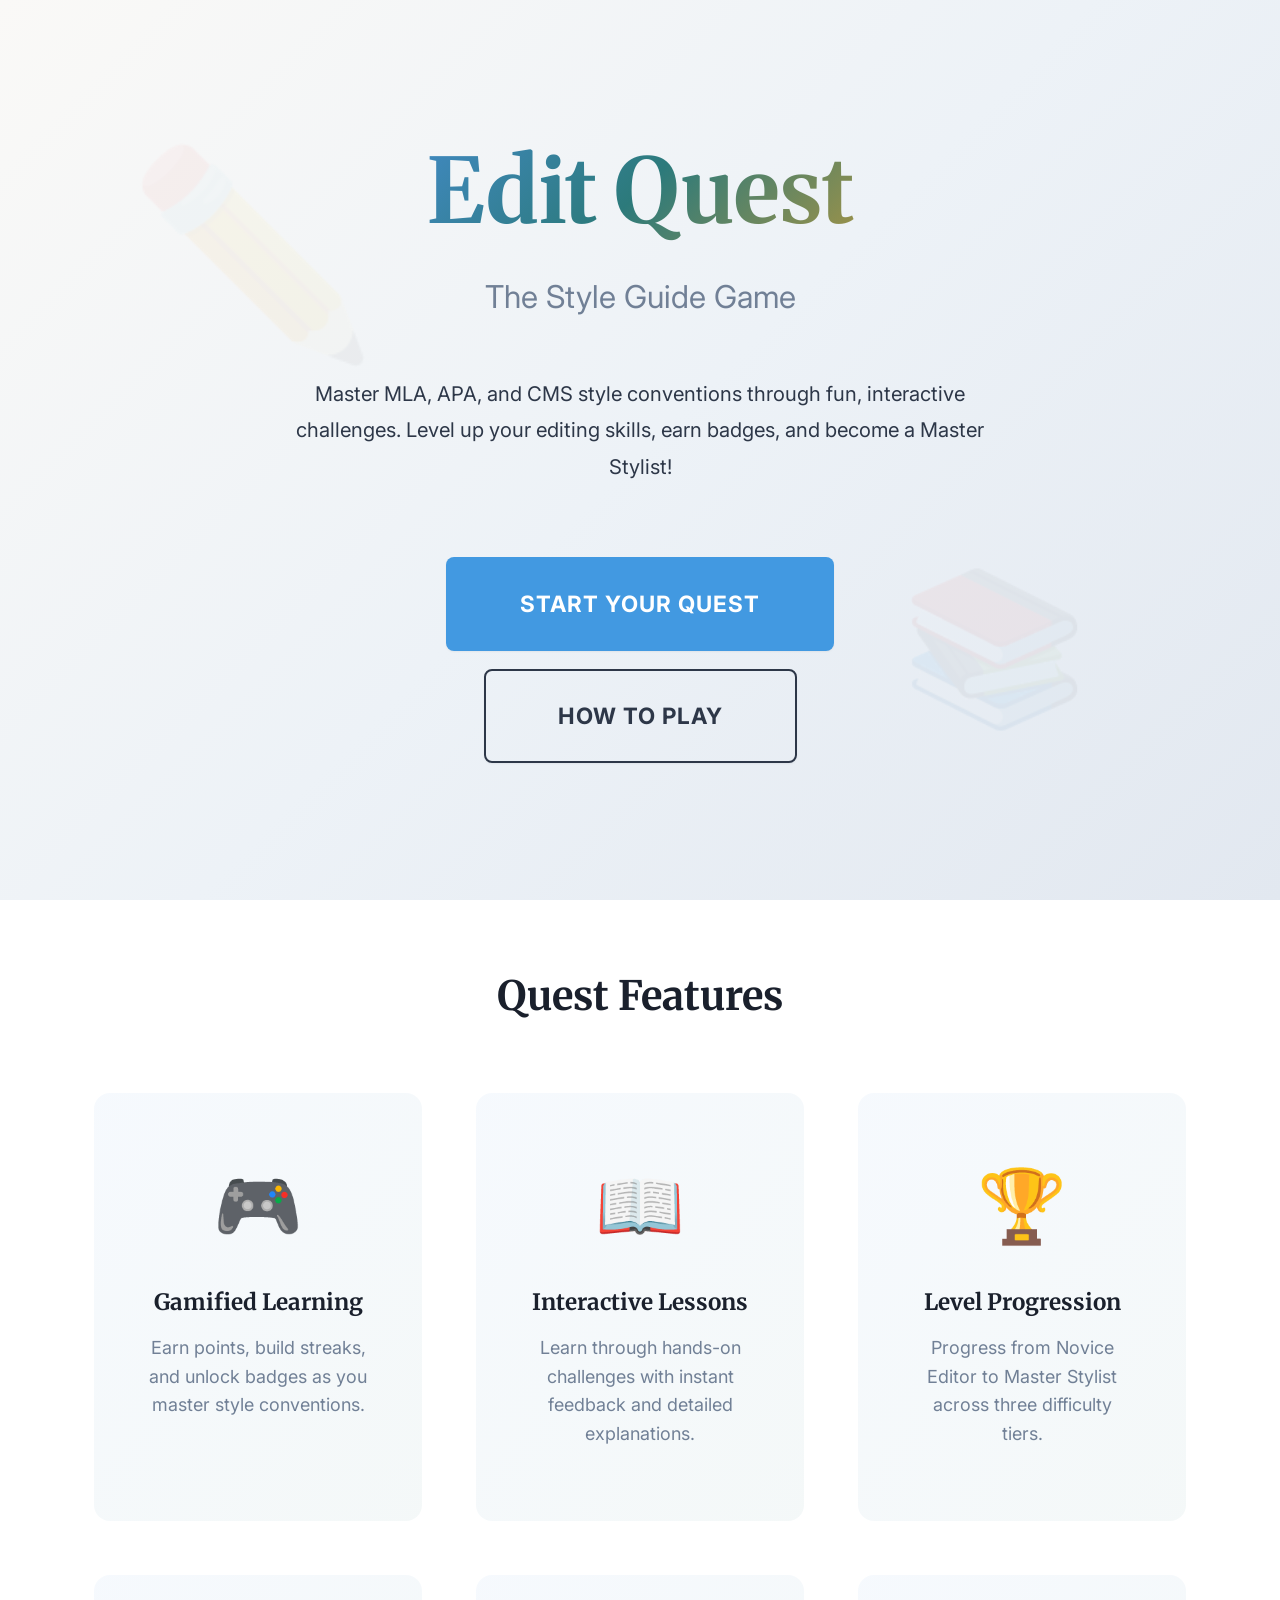
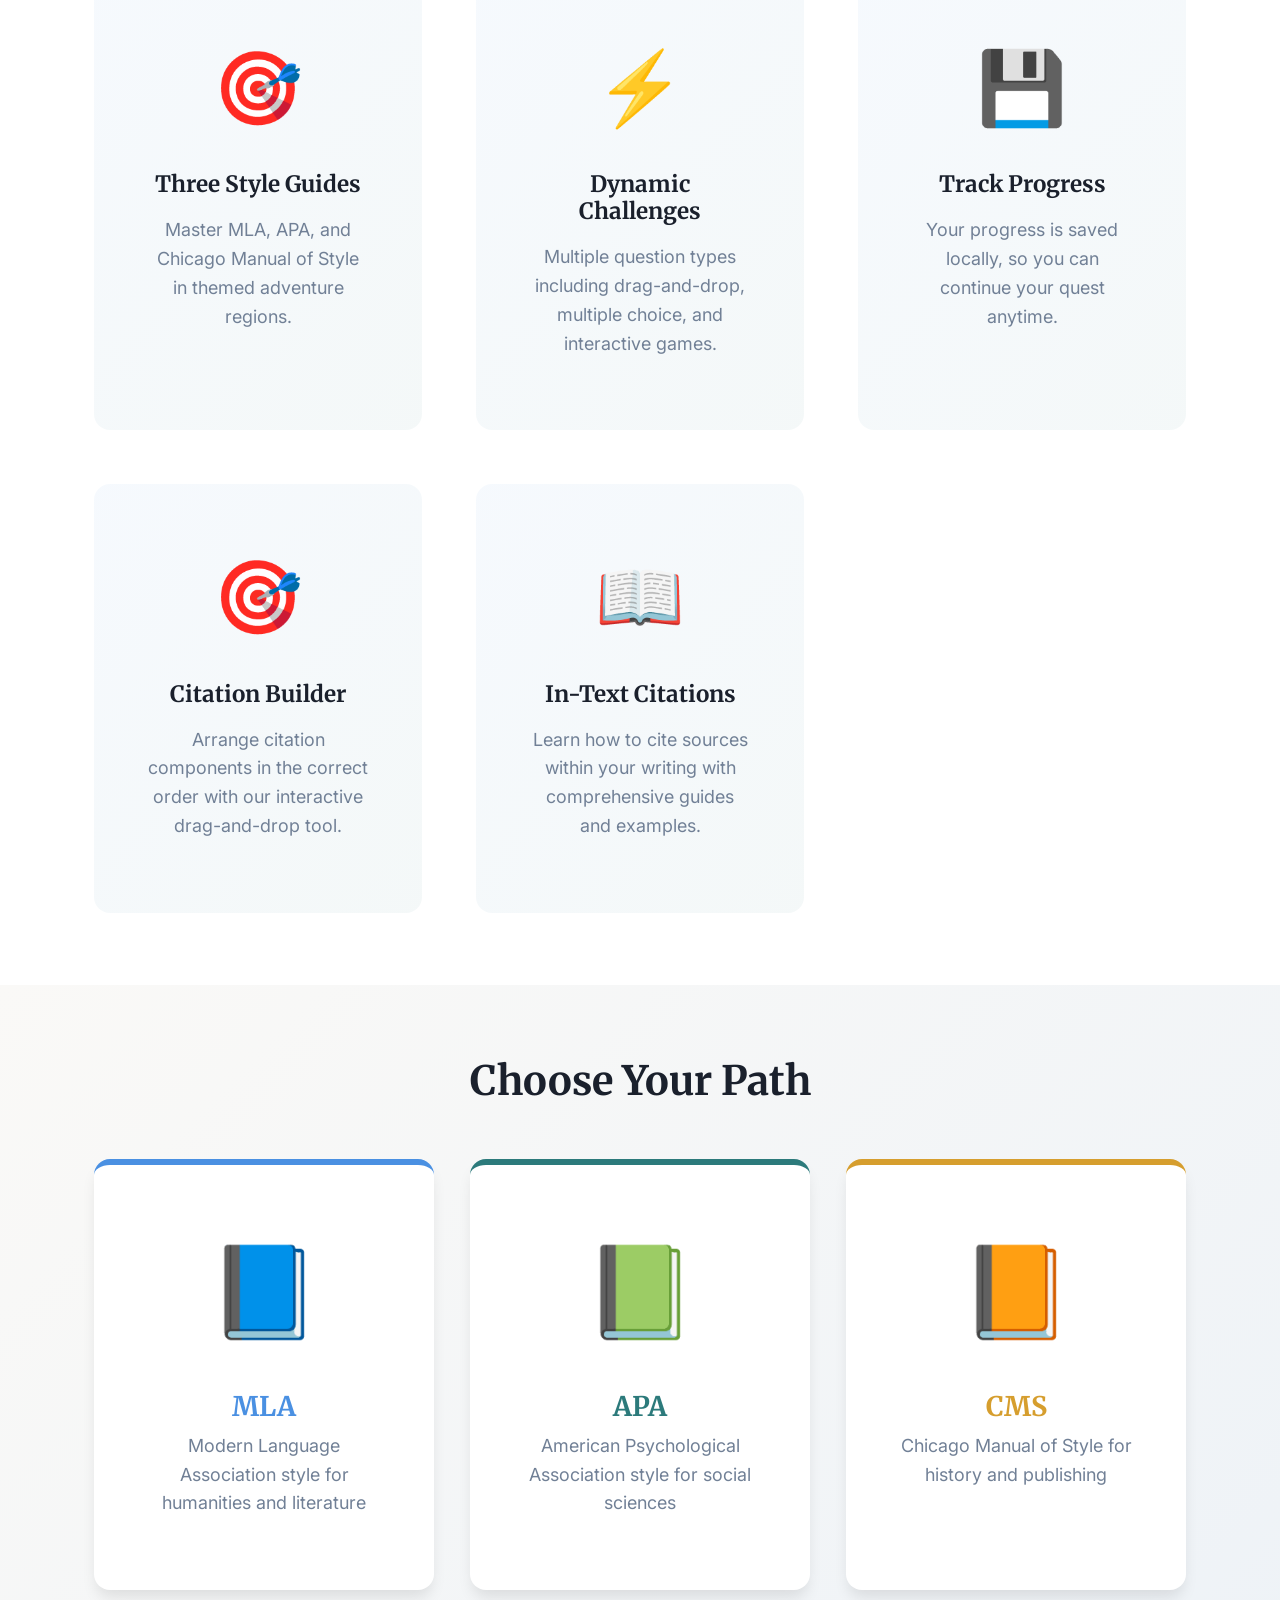
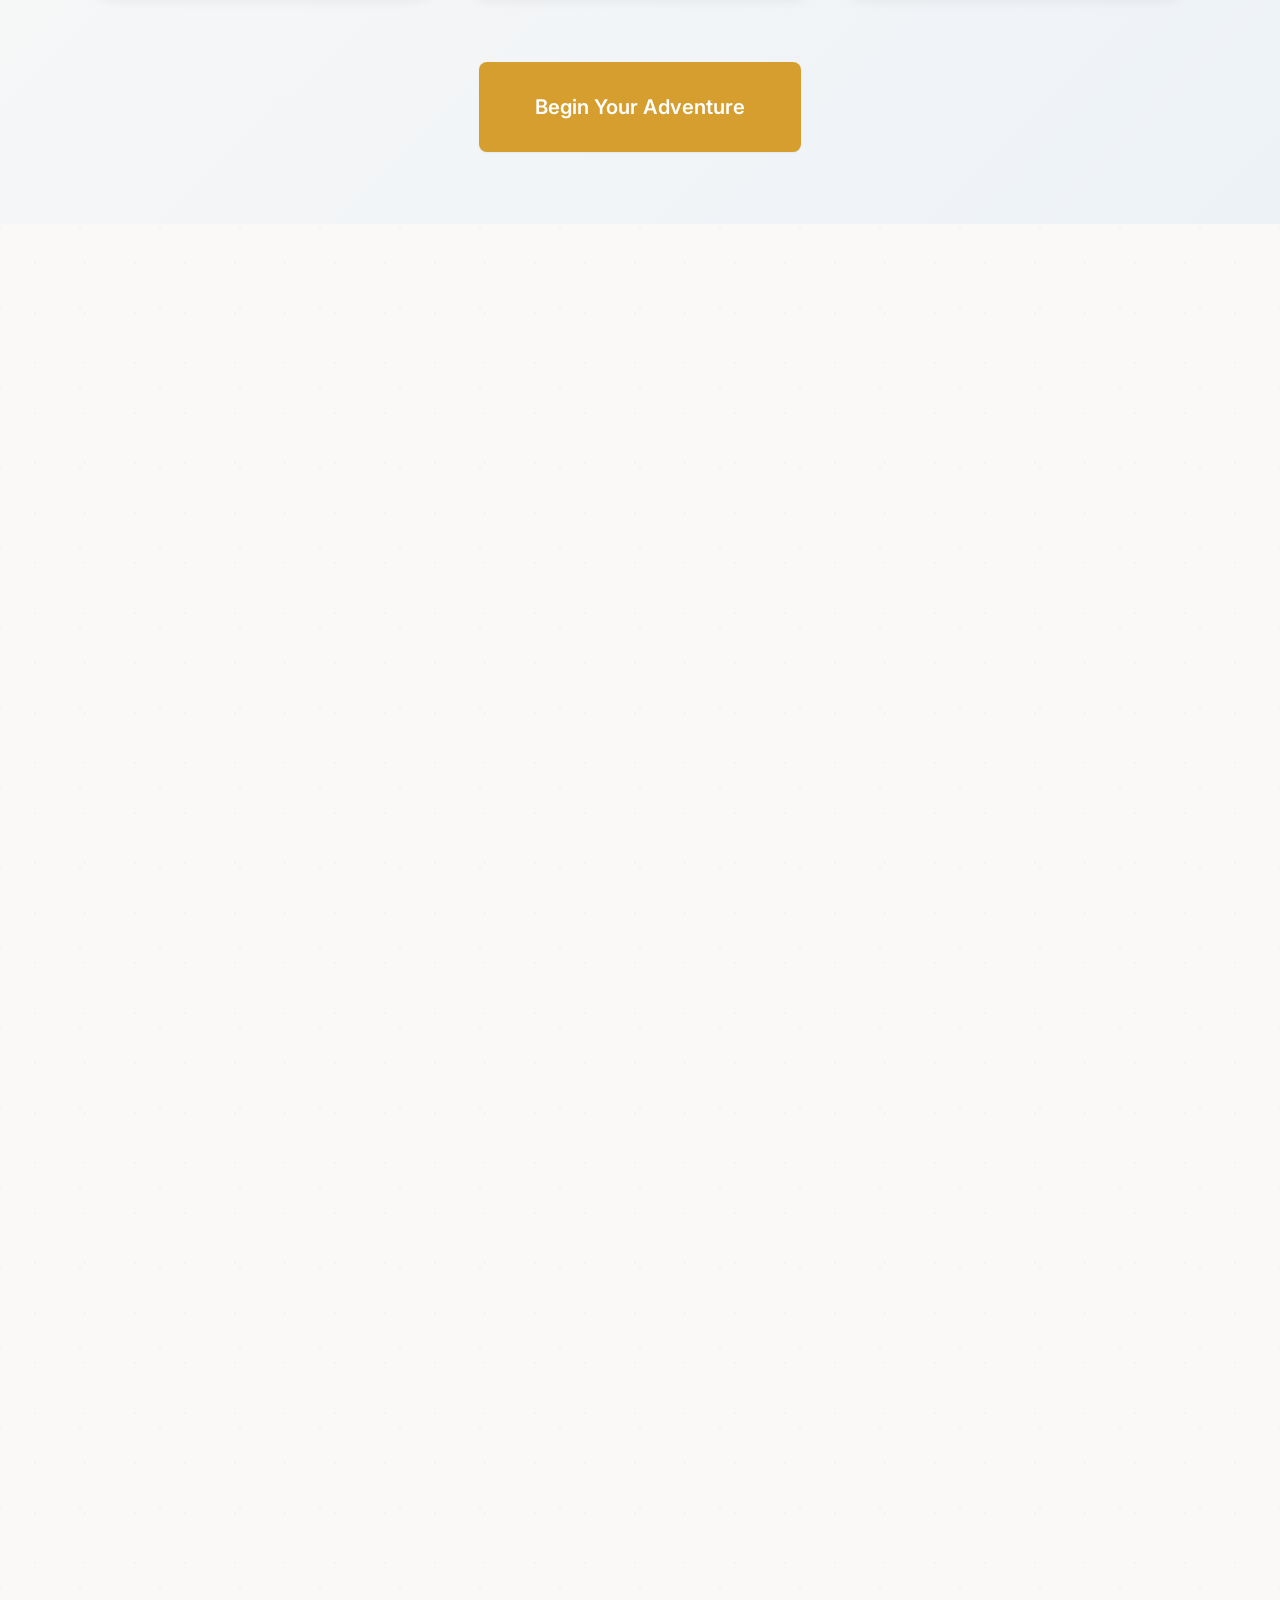
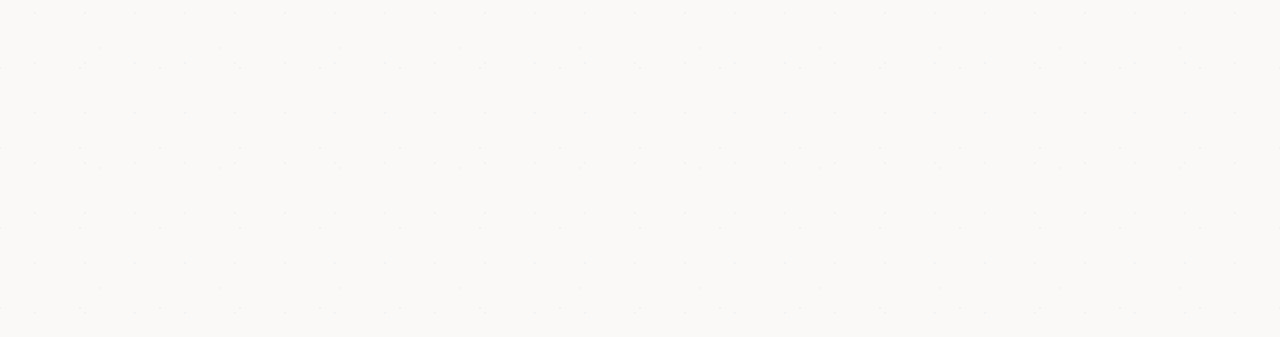
==== index.html @ 50bd1be0 "Add Citation Builder and In-Text Citations pages Features added: - citation-builder.html: Interactiv" ====
<!DOCTYPE html>
<html lang="en">
<head>
  <meta charset="UTF-8">
  <meta name="viewport" content="width=device-width, initial-scale=1.0">
  <meta name="description" content="Edit Quest: The Style Guide Game - Learn MLA, APA, and CMS style conventions through interactive, gamified challenges.">
  <title>Edit Quest: The Style Guide Game</title>

  <!-- Fonts -->
  <link rel="preconnect" href="https://fonts.googleapis.com">
  <link rel="preconnect" href="https://fonts.gstatic.com" crossorigin>
  <link href="https://fonts.googleapis.com/css2?family=Inter:wght@400;600;700;900&family=Merriweather:wght@700;900&display=swap" rel="stylesheet">

  <!-- Stylesheets -->
  <link rel="stylesheet" href="css/main.css">
  <link rel="stylesheet" href="css/components.css">

  <style>
    /* Landing Page Specific Styles */
    .hero {
      min-height: 100vh;
      display: flex;
      align-items: center;
      justify-content: center;
      text-align: center;
      position: relative;
      background: linear-gradient(135deg, #FAF9F7 0%, #EDF2F7 50%, #E2E8F0 100%);
      overflow: hidden;
    }

    .hero::before {
      content: '✏️';
      position: absolute;
      font-size: 200px;
      opacity: 0.05;
      top: 10%;
      left: 10%;
      animation: floatSlow 20s ease-in-out infinite;
    }

    .hero::after {
      content: '📚';
      position: absolute;
      font-size: 150px;
      opacity: 0.05;
      bottom: 15%;
      right: 15%;
      animation: floatSlow 25s ease-in-out infinite reverse;
    }

    .hero-content {
      max-width: 800px;
      padding: var(--spacing-2xl);
      position: relative;
      z-index: 2;
    }

    .hero-title {
      font-size: clamp(2.5rem, 8vw, 5rem);
      font-family: var(--font-heading);
      margin-bottom: var(--spacing-lg);
      background: linear-gradient(135deg, var(--color-mla), var(--color-apa), var(--color-cms));
      -webkit-background-clip: text;
      -webkit-text-fill-color: transparent;
      background-clip: text;
      animation: fadeInUp 0.8s ease-out;
    }

    .hero-subtitle {
      font-size: clamp(1.25rem, 3vw, 1.75rem);
      color: var(--color-text-light);
      margin-bottom: var(--spacing-2xl);
      animation: fadeInUp 1s ease-out;
    }

    .hero-description {
      font-size: var(--font-size-lg);
      line-height: 1.8;
      margin-bottom: var(--spacing-3xl);
      color: var(--color-text);
      animation: fadeInUp 1.2s ease-out;
    }

    .hero-cta {
      display: flex;
      gap: var(--spacing-md);
      justify-content: center;
      flex-wrap: wrap;
      animation: fadeInUp 1.4s ease-out;
    }

    .hero-cta .btn {
      padding: var(--spacing-lg) var(--spacing-3xl);
      font-size: var(--font-size-xl);
      font-weight: 700;
      text-transform: uppercase;
      letter-spacing: 1px;
    }

    @keyframes fadeInUp {
      from {
        opacity: 0;
        transform: translateY(30px);
      }
      to {
        opacity: 1;
        transform: translateY(0);
      }
    }

    /* Features Section */
    .features {
      padding: var(--spacing-3xl) var(--spacing-lg);
      background-color: var(--color-white);
    }

    .features-grid {
      display: grid;
      grid-template-columns: repeat(auto-fit, minmax(280px, 1fr));
      gap: var(--spacing-2xl);
      max-width: var(--max-width);
      margin: 0 auto;
    }

    .feature-card {
      text-align: center;
      padding: var(--spacing-2xl);
      border-radius: var(--border-radius-lg);
      background: linear-gradient(135deg, rgba(74, 144, 226, 0.05), rgba(44, 122, 123, 0.05));
      transition: transform var(--transition-base);
    }

    .feature-card:hover {
      transform: translateY(-8px);
    }

    .feature-icon {
      font-size: 4rem;
      margin-bottom: var(--spacing-lg);
      display: block;
    }

    .feature-title {
      font-size: var(--font-size-xl);
      margin-bottom: var(--spacing-md);
      color: var(--color-black);
    }

    .feature-description {
      color: var(--color-text-light);
      line-height: 1.6;
    }

    /* Style Guide Preview */
    .style-preview {
      padding: var(--spacing-3xl) var(--spacing-lg);
      background: linear-gradient(135deg, #FAF9F7 0%, #EDF2F7 100%);
    }

    .style-preview-grid {
      display: grid;
      grid-template-columns: repeat(auto-fit, minmax(300px, 1fr));
      gap: var(--spacing-xl);
      max-width: var(--max-width);
      margin: var(--spacing-2xl) auto 0;
    }

    .style-card-preview {
      padding: var(--spacing-2xl);
      border-radius: var(--border-radius-lg);
      background-color: var(--color-white);
      text-align: center;
      box-shadow: var(--shadow-lg);
      transition: all var(--transition-base);
    }

    .style-card-preview:hover {
      transform: scale(1.05);
    }

    .style-icon {
      font-size: 5rem;
      margin-bottom: var(--spacing-lg);
    }

    .style-name {
      font-size: var(--font-size-2xl);
      font-weight: 700;
      margin-bottom: var(--spacing-sm);
    }

    .style-card-preview.mla {
      border-top: 6px solid var(--color-mla);
    }

    .style-card-preview.mla .style-name {
      color: var(--color-mla);
    }

    .style-card-preview.apa {
      border-top: 6px solid var(--color-apa);
    }

    .style-card-preview.apa .style-name {
      color: var(--color-apa);
    }

    .style-card-preview.cms {
      border-top: 6px solid var(--color-cms);
    }

    .style-card-preview.cms .style-name {
      color: var(--color-cms);
    }
  </style>
</head>
<body class="bg-animated">
  <!-- Hero Section -->
  <section class="hero">
    <div class="hero-content">
      <h1 class="hero-title">Edit Quest</h1>
      <p class="hero-subtitle">The Style Guide Game</p>
      <p class="hero-description">
        Master MLA, APA, and CMS style conventions through fun, interactive challenges.
        Level up your editing skills, earn badges, and become a Master Stylist!
      </p>
      <div class="hero-cta">
        <a href="style-selection.html" class="btn btn-primary btn-lg">Start Your Quest</a>
        <a href="help.html" class="btn btn-outline btn-lg">How to Play</a>
      </div>
    </div>
  </section>

  <!-- Features Section -->
  <section class="features">
    <div class="container">
      <h2 class="text-center" style="margin-bottom: var(--spacing-3xl);">Quest Features</h2>
      <div class="features-grid">
        <div class="feature-card">
          <span class="feature-icon">🎮</span>
          <h3 class="feature-title">Gamified Learning</h3>
          <p class="feature-description">
            Earn points, build streaks, and unlock badges as you master style conventions.
          </p>
        </div>

        <div class="feature-card">
          <span class="feature-icon">📖</span>
          <h3 class="feature-title">Interactive Lessons</h3>
          <p class="feature-description">
            Learn through hands-on challenges with instant feedback and detailed explanations.
          </p>
        </div>

        <div class="feature-card">
          <span class="feature-icon">🏆</span>
          <h3 class="feature-title">Level Progression</h3>
          <p class="feature-description">
            Progress from Novice Editor to Master Stylist across three difficulty tiers.
          </p>
        </div>

        <div class="feature-card">
          <span class="feature-icon">🎯</span>
          <h3 class="feature-title">Three Style Guides</h3>
          <p class="feature-description">
            Master MLA, APA, and Chicago Manual of Style in themed adventure regions.
          </p>
        </div>

        <div class="feature-card">
          <span class="feature-icon">⚡</span>
          <h3 class="feature-title">Dynamic Challenges</h3>
          <p class="feature-description">
            Multiple question types including drag-and-drop, multiple choice, and interactive games.
          </p>
        </div>

        <div class="feature-card">
          <span class="feature-icon">💾</span>
          <h3 class="feature-title">Track Progress</h3>
          <p class="feature-description">
            Your progress is saved locally, so you can continue your quest anytime.
          </p>
        </div>

        <a href="citation-builder.html" style="text-decoration: none; color: inherit;">
          <div class="feature-card">
            <span class="feature-icon">🎯</span>
            <h3 class="feature-title">Citation Builder</h3>
            <p class="feature-description">
              Arrange citation components in the correct order with our interactive drag-and-drop tool.
            </p>
          </div>
        </a>

        <a href="in-text-citations.html" style="text-decoration: none; color: inherit;">
          <div class="feature-card">
            <span class="feature-icon">📖</span>
            <h3 class="feature-title">In-Text Citations</h3>
            <p class="feature-description">
              Learn how to cite sources within your writing with comprehensive guides and examples.
            </p>
          </div>
        </a>
      </div>
    </div>
  </section>

  <!-- Style Guide Preview -->
  <section class="style-preview">
    <div class="container">
      <h2 class="text-center" style="margin-bottom: var(--spacing-2xl);">Choose Your Path</h2>
      <div class="style-preview-grid">
        <div class="style-card-preview mla">
          <div class="style-icon">📘</div>
          <h3 class="style-name">MLA</h3>
          <p class="feature-description">
            Modern Language Association style for humanities and literature
          </p>
        </div>

        <div class="style-card-preview apa">
          <div class="style-icon">📗</div>
          <h3 class="style-name">APA</h3>
          <p class="feature-description">
            American Psychological Association style for social sciences
          </p>
        </div>

        <div class="style-card-preview cms">
          <div class="style-icon">📙</div>
          <h3 class="style-name">CMS</h3>
          <p class="feature-description">
            Chicago Manual of Style for history and publishing
          </p>
        </div>
      </div>

      <div class="text-center" style="margin-top: var(--spacing-3xl);">
        <a href="style-selection.html" class="btn btn-cms btn-lg">Begin Your Adventure</a>
      </div>
    </div>
  </section>

  <!-- Scripts -->
  <script src="js/storage.js"></script>
  <script>
    // Initialize storage on page load
    document.addEventListener('DOMContentLoaded', function() {
      EditQuestStorage.init();
      console.log('Edit Quest initialized!');
    });
  </script>
</body>
</html>
---- css/main.css ----
/* ==========================================================================
   Edit Quest: The Style Guide Game - Main Styles
   ========================================================================== */

/* CSS Custom Properties (Theme Variables)
   ========================================================================== */
:root {
  /* Style Guide Colors */
  --color-mla: #4A90E2;        /* Sky blue - MLA */
  --color-apa: #2C7A7B;        /* Deep teal - APA */
  --color-cms: #D69E2E;        /* Warm gold - CMS */

  /* Color Variations */
  --color-mla-light: #7BB2F0;
  --color-mla-dark: #2E5F9E;
  --color-apa-light: #38A8A8;
  --color-apa-dark: #1F5656;
  --color-cms-light: #ECC94B;
  --color-cms-dark: #975A16;

  /* Neutral Colors */
  --color-bg: #FAF9F7;          /* Warm off-white */
  --color-bg-dark: #2D3748;     /* Dark mode background */
  --color-text: #2D3748;        /* Dark gray text */
  --color-text-light: #718096;  /* Light gray text */
  --color-white: #FFFFFF;
  --color-black: #1A202C;

  /* Semantic Colors */
  --color-success: #48BB78;     /* Green - correct answers */
  --color-error: #F56565;       /* Red - incorrect answers */
  --color-warning: #ED8936;     /* Orange - warnings */
  --color-info: #4299E1;        /* Blue - information */

  /* Typography */
  --font-primary: 'Inter', -apple-system, BlinkMacSystemFont, 'Segoe UI', 'Roboto', 'Oxygen', 'Ubuntu', 'Cantarell', sans-serif;
  --font-heading: 'Merriweather', Georgia, serif;

  --font-size-xs: 0.75rem;      /* 12px */
  --font-size-sm: 0.875rem;     /* 14px */
  --font-size-base: 1rem;       /* 16px */
  --font-size-lg: 1.125rem;     /* 18px */
  --font-size-xl: 1.25rem;      /* 20px */
  --font-size-2xl: 1.5rem;      /* 24px */
  --font-size-3xl: 1.875rem;    /* 30px */
  --font-size-4xl: 2.25rem;     /* 36px */
  --font-size-5xl: 3rem;        /* 48px */

  /* Spacing */
  --spacing-xs: 0.25rem;        /* 4px */
  --spacing-sm: 0.5rem;         /* 8px */
  --spacing-md: 1rem;           /* 16px */
  --spacing-lg: 1.5rem;         /* 24px */
  --spacing-xl: 2rem;           /* 32px */
  --spacing-2xl: 3rem;          /* 48px */
  --spacing-3xl: 4rem;          /* 64px */

  /* Layout */
  --max-width: 1200px;
  --border-radius: 8px;
  --border-radius-lg: 16px;
  --border-radius-full: 9999px;

  /* Shadows */
  --shadow-sm: 0 1px 2px 0 rgba(0, 0, 0, 0.05);
  --shadow-md: 0 4px 6px -1px rgba(0, 0, 0, 0.1);
  --shadow-lg: 0 10px 15px -3px rgba(0, 0, 0, 0.1);
  --shadow-xl: 0 20px 25px -5px rgba(0, 0, 0, 0.1);

  /* Transitions */
  --transition-fast: 150ms ease-in-out;
  --transition-base: 300ms ease-in-out;
  --transition-slow: 500ms ease-in-out;

  /* Z-index layers */
  --z-base: 1;
  --z-dropdown: 10;
  --z-sticky: 100;
  --z-modal: 1000;
  --z-tooltip: 1100;
}

/* Reset & Base Styles
   ========================================================================== */
*, *::before, *::after {
  box-sizing: border-box;
  margin: 0;
  padding: 0;
}

html {
  font-size: 16px;
  scroll-behavior: smooth;
}

body {
  font-family: var(--font-primary);
  font-size: var(--font-size-base);
  line-height: 1.6;
  color: var(--color-text);
  background-color: var(--color-bg);
  -webkit-font-smoothing: antialiased;
  -moz-osx-font-smoothing: grayscale;
  overflow-x: hidden;
}

/* Typography
   ========================================================================== */
h1, h2, h3, h4, h5, h6 {
  font-family: var(--font-heading);
  font-weight: 700;
  line-height: 1.2;
  color: var(--color-black);
  margin-bottom: var(--spacing-md);
}

h1 { font-size: var(--font-size-5xl); }
h2 { font-size: var(--font-size-4xl); }
h3 { font-size: var(--font-size-3xl); }
h4 { font-size: var(--font-size-2xl); }
h5 { font-size: var(--font-size-xl); }
h6 { font-size: var(--font-size-lg); }

p {
  margin-bottom: var(--spacing-md);
}

a {
  color: var(--color-info);
  text-decoration: none;
  transition: color var(--transition-fast);
}

a:hover {
  color: var(--color-cms);
  text-decoration: underline;
}

/* Layout Utilities
   ========================================================================== */
.container {
  width: 100%;
  max-width: var(--max-width);
  margin: 0 auto;
  padding: 0 var(--spacing-lg);
}

.section {
  padding: var(--spacing-3xl) 0;
}

/* Vertical Centering Utilities */
.min-vh-100 {
  min-height: 100vh;
}

.center-content {
  display: flex;
  flex-direction: column;
  justify-content: center;
  align-items: center;
  min-height: calc(100vh - 200px);
}

.text-center {
  text-align: center;
}

.text-left {
  text-align: left;
}

.text-right {
  text-align: right;
}

/* Flexbox Utilities
   ========================================================================== */
.flex {
  display: flex;
}

.flex-col {
  flex-direction: column;
}

.flex-row {
  flex-direction: row;
}

.items-center {
  align-items: center;
}

.justify-center {
  justify-content: center;
}

.justify-between {
  justify-content: space-between;
}

.gap-sm { gap: var(--spacing-sm); }
.gap-md { gap: var(--spacing-md); }
.gap-lg { gap: var(--spacing-lg); }
.gap-xl { gap: var(--spacing-xl); }

/* Background Animations
   ========================================================================== */
.bg-animated {
  position: relative;
  overflow: hidden;
}

.bg-animated::before {
  content: '';
  position: absolute;
  top: -50%;
  left: -50%;
  width: 200%;
  height: 200%;
  background:
    radial-gradient(circle, rgba(74, 144, 226, 0.05) 1px, transparent 1px),
    radial-gradient(circle, rgba(44, 122, 123, 0.05) 1px, transparent 1px),
    radial-gradient(circle, rgba(214, 158, 46, 0.05) 1px, transparent 1px);
  background-size: 50px 50px, 80px 80px, 120px 120px;
  background-position: 0 0, 40px 60px, 80px 20px;
  animation: float 60s linear infinite;
  pointer-events: none;
  z-index: -1;
}

@keyframes float {
  from {
    transform: translate(0, 0);
  }
  to {
    transform: translate(50px, 50px);
  }
}

/* Floating Elements (Quills, Scrolls)
   ========================================================================== */
.floating-decoration {
  position: absolute;
  opacity: 0.1;
  animation: floatSlow 20s ease-in-out infinite;
  pointer-events: none;
}

.floating-decoration:nth-child(2) {
  animation-delay: -5s;
  animation-duration: 25s;
}

.floating-decoration:nth-child(3) {
  animation-delay: -10s;
  animation-duration: 30s;
}

@keyframes floatSlow {
  0%, 100% {
    transform: translateY(0) rotate(0deg);
  }
  50% {
    transform: translateY(-20px) rotate(5deg);
  }
}

/* Responsive Breakpoints
   ========================================================================== */
/* Mobile: < 640px (default) */
/* Tablet: >= 640px */
@media (min-width: 640px) {
  html {
    font-size: 17px;
  }
}

/* Desktop: >= 1024px */
@media (min-width: 1024px) {
  html {
    font-size: 18px;
  }

  h1 { font-size: var(--font-size-5xl); }
  h2 { font-size: var(--font-size-4xl); }
}

/* Large Desktop: >= 1280px */
@media (min-width: 1280px) {
  .container {
    padding: 0 var(--spacing-2xl);
  }
}

/* Accessibility
   ========================================================================== */
.sr-only {
  position: absolute;
  width: 1px;
  height: 1px;
  padding: 0;
  margin: -1px;
  overflow: hidden;
  clip: rect(0, 0, 0, 0);
  white-space: nowrap;
  border-width: 0;
}

/* Focus states for keyboard navigation */
*:focus {
  outline: 2px solid var(--color-info);
  outline-offset: 2px;
}

*:focus:not(:focus-visible) {
  outline: none;
}

/* Reduced Motion */
@media (prefers-reduced-motion: reduce) {
  *,
  *::before,
  *::after {
    animation-duration: 0.01ms !important;
    animation-iteration-count: 1 !important;
    transition-duration: 0.01ms !important;
    scroll-behavior: auto !important;
  }
}

/* Print Styles */
@media print {
  body {
    background: white;
    color: black;
  }

  .no-print {
    display: none !important;
  }
}
---- css/components.css ----
/* ==========================================================================
   Edit Quest: Reusable UI Components
   ========================================================================== */

/* Buttons
   ========================================================================== */
.btn {
  display: inline-flex;
  align-items: center;
  justify-content: center;
  gap: var(--spacing-sm);
  padding: var(--spacing-md) var(--spacing-xl);
  font-family: var(--font-primary);
  font-size: var(--font-size-base);
  font-weight: 600;
  text-align: center;
  text-decoration: none;
  border: 2px solid transparent;
  border-radius: var(--border-radius);
  cursor: pointer;
  transition: all var(--transition-base);
  box-shadow: var(--shadow-sm);
}

.btn:hover {
  transform: translateY(-2px);
  box-shadow: var(--shadow-md);
  text-decoration: none;
}

.btn:active {
  transform: translateY(0);
  box-shadow: var(--shadow-sm);
}

.btn:disabled {
  opacity: 0.5;
  cursor: not-allowed;
  transform: none;
}

/* Button Variants */
.btn-primary {
  background-color: var(--color-info);
  color: var(--color-white);
}

.btn-primary:hover {
  background-color: #3182CE;
  color: var(--color-white);
}

.btn-mla {
  background-color: var(--color-mla);
  color: var(--color-white);
}

.btn-mla:hover {
  background-color: var(--color-mla-dark);
  color: var(--color-white);
}

.btn-apa {
  background-color: var(--color-apa);
  color: var(--color-white);
}

.btn-apa:hover {
  background-color: var(--color-apa-dark);
  color: var(--color-white);
}

.btn-cms {
  background-color: var(--color-cms);
  color: var(--color-white);
}

.btn-cms:hover {
  background-color: var(--color-cms-dark);
  color: var(--color-white);
}

.btn-success {
  background-color: var(--color-success);
  color: var(--color-white);
}

.btn-error {
  background-color: var(--color-error);
  color: var(--color-white);
}

.btn-outline {
  background-color: transparent;
  border-color: currentColor;
  color: var(--color-text);
}

.btn-outline:hover {
  background-color: var(--color-text);
  color: var(--color-white);
}

.btn-ghost {
  background-color: transparent;
  box-shadow: none;
}

.btn-ghost:hover {
  background-color: rgba(0, 0, 0, 0.05);
  box-shadow: none;
}

/* Button Sizes */
.btn-sm {
  padding: var(--spacing-sm) var(--spacing-md);
  font-size: var(--font-size-sm);
}

.btn-lg {
  padding: var(--spacing-lg) var(--spacing-2xl);
  font-size: var(--font-size-lg);
}

.btn-block {
  display: flex;
  width: 100%;
}

/* Cards
   ========================================================================== */
.card {
  background-color: var(--color-white);
  border-radius: var(--border-radius-lg);
  box-shadow: var(--shadow-md);
  padding: var(--spacing-xl);
  transition: all var(--transition-base);
}

.card:hover {
  box-shadow: var(--shadow-lg);
  transform: translateY(-4px);
}

.card-header {
  margin-bottom: var(--spacing-lg);
  padding-bottom: var(--spacing-md);
  border-bottom: 2px solid var(--color-bg);
}

.card-title {
  font-size: var(--font-size-2xl);
  font-weight: 700;
  margin-bottom: var(--spacing-xs);
}

.card-subtitle {
  font-size: var(--font-size-sm);
  color: var(--color-text-light);
}

.card-body {
  margin-bottom: var(--spacing-lg);
}

.card-footer {
  margin-top: var(--spacing-lg);
  padding-top: var(--spacing-md);
  border-top: 2px solid var(--color-bg);
  display: flex;
  justify-content: space-between;
  align-items: center;
}

/* Style Guide Cards */
.card-mla {
  border-top: 4px solid var(--color-mla);
}

.card-mla:hover {
  box-shadow: 0 10px 30px rgba(74, 144, 226, 0.3);
}

.card-apa {
  border-top: 4px solid var(--color-apa);
}

.card-apa:hover {
  box-shadow: 0 10px 30px rgba(44, 122, 123, 0.3);
}

.card-cms {
  border-top: 4px solid var(--color-cms);
}

.card-cms:hover {
  box-shadow: 0 10px 30px rgba(214, 158, 46, 0.3);
}

.card-interactive {
  cursor: pointer;
  user-select: none;
}

.card-locked {
  opacity: 0.6;
  cursor: not-allowed;
  position: relative;
  overflow: hidden;
}

.card-locked::after {
  content: '🔒';
  position: absolute;
  top: 50%;
  left: 50%;
  transform: translate(-50%, -50%);
  font-size: var(--font-size-5xl);
}

/* Badges
   ========================================================================== */
.badge {
  display: inline-flex;
  align-items: center;
  justify-content: center;
  padding: var(--spacing-xs) var(--spacing-md);
  font-size: var(--font-size-xs);
  font-weight: 600;
  text-transform: uppercase;
  letter-spacing: 0.5px;
  border-radius: var(--border-radius-full);
  background-color: var(--color-bg-dark);
  color: var(--color-white);
}

.badge-success {
  background-color: var(--color-success);
}

.badge-error {
  background-color: var(--color-error);
}

.badge-warning {
  background-color: var(--color-warning);
}

.badge-info {
  background-color: var(--color-info);
}

.badge-mla {
  background-color: var(--color-mla);
}

.badge-apa {
  background-color: var(--color-apa);
}

.badge-cms {
  background-color: var(--color-cms);
}

/* Progress Bars
   ========================================================================== */
.progress-bar {
  width: 100%;
  height: 24px;
  background-color: var(--color-bg);
  border-radius: var(--border-radius-full);
  overflow: hidden;
  box-shadow: inset 0 2px 4px rgba(0, 0, 0, 0.1);
}

.progress-fill {
  height: 100%;
  background: linear-gradient(90deg, var(--color-info), var(--color-mla));
  border-radius: var(--border-radius-full);
  transition: width var(--transition-slow);
  display: flex;
  align-items: center;
  justify-content: flex-end;
  padding-right: var(--spacing-sm);
  font-size: var(--font-size-xs);
  font-weight: 700;
  color: var(--color-white);
}

.progress-fill-mla {
  background: linear-gradient(90deg, var(--color-mla-light), var(--color-mla));
}

.progress-fill-apa {
  background: linear-gradient(90deg, var(--color-apa-light), var(--color-apa));
}

.progress-fill-cms {
  background: linear-gradient(90deg, var(--color-cms-light), var(--color-cms));
}

/* Modals
   ========================================================================== */
.modal-overlay {
  position: fixed;
  top: 0;
  left: 0;
  width: 100%;
  height: 100%;
  background-color: rgba(0, 0, 0, 0.7);
  display: flex;
  align-items: center;
  justify-content: center;
  z-index: var(--z-modal);
  opacity: 0;
  pointer-events: none;
  transition: opacity var(--transition-base);
}

.modal-overlay.active {
  opacity: 1;
  pointer-events: all;
}

.modal {
  background-color: var(--color-white);
  border-radius: var(--border-radius-lg);
  box-shadow: var(--shadow-xl);
  max-width: 600px;
  width: 90%;
  max-height: 90vh;
  overflow-y: auto;
  padding: var(--spacing-2xl);
  transform: scale(0.9);
  transition: transform var(--transition-base);
}

.modal-overlay.active .modal {
  transform: scale(1);
}

.modal-header {
  display: flex;
  justify-content: space-between;
  align-items: center;
  margin-bottom: var(--spacing-lg);
}

.modal-title {
  font-size: var(--font-size-2xl);
  font-weight: 700;
  margin: 0;
}

.modal-close {
  background: none;
  border: none;
  font-size: var(--font-size-2xl);
  cursor: pointer;
  color: var(--color-text-light);
  transition: color var(--transition-fast);
  padding: 0;
  width: 32px;
  height: 32px;
  display: flex;
  align-items: center;
  justify-content: center;
}

.modal-close:hover {
  color: var(--color-error);
}

.modal-body {
  margin-bottom: var(--spacing-lg);
}

.modal-footer {
  display: flex;
  justify-content: flex-end;
  gap: var(--spacing-md);
}

/* Feedback Pop-ups */
.feedback-modal.correct .modal-header {
  color: var(--color-success);
}

.feedback-modal.incorrect .modal-header {
  color: var(--color-error);
}

/* Tooltips
   ========================================================================== */
.tooltip-container {
  position: relative;
  display: inline-block;
}

.tooltip {
  position: absolute;
  bottom: 125%;
  left: 50%;
  transform: translateX(-50%);
  background-color: var(--color-bg-dark);
  color: var(--color-white);
  padding: var(--spacing-sm) var(--spacing-md);
  border-radius: var(--border-radius);
  font-size: var(--font-size-sm);
  white-space: nowrap;
  opacity: 0;
  pointer-events: none;
  transition: opacity var(--transition-fast);
  z-index: var(--z-tooltip);
}

.tooltip::after {
  content: '';
  position: absolute;
  top: 100%;
  left: 50%;
  transform: translateX(-50%);
  border: 6px solid transparent;
  border-top-color: var(--color-bg-dark);
}

.tooltip-container:hover .tooltip {
  opacity: 1;
}

/* Loading Spinner
   ========================================================================== */
.spinner {
  width: 40px;
  height: 40px;
  border: 4px solid var(--color-bg);
  border-top-color: var(--color-info);
  border-radius: 50%;
  animation: spin 0.8s linear infinite;
}

@keyframes spin {
  to {
    transform: rotate(360deg);
  }
}

/* Alert Messages
   ========================================================================== */
.alert {
  padding: var(--spacing-md) var(--spacing-lg);
  border-radius: var(--border-radius);
  margin-bottom: var(--spacing-md);
  border-left: 4px solid;
}

.alert-success {
  background-color: rgba(72, 187, 120, 0.1);
  border-color: var(--color-success);
  color: #22543D;
}

.alert-error {
  background-color: rgba(245, 101, 101, 0.1);
  border-color: var(--color-error);
  color: #742A2A;
}

.alert-warning {
  background-color: rgba(237, 137, 54, 0.1);
  border-color: var(--color-warning);
  color: #7C2D12;
}

.alert-info {
  background-color: rgba(66, 153, 225, 0.1);
  border-color: var(--color-info);
  color: #2C5282;
}

/* Form Elements
   ========================================================================== */
.form-group {
  margin-bottom: var(--spacing-lg);
}

.form-label {
  display: block;
  font-weight: 600;
  margin-bottom: var(--spacing-sm);
  color: var(--color-text);
}

.form-input,
.form-textarea,
.form-select {
  width: 100%;
  padding: var(--spacing-md);
  font-family: var(--font-primary);
  font-size: var(--font-size-base);
  border: 2px solid var(--color-bg);
  border-radius: var(--border-radius);
  background-color: var(--color-white);
  transition: border-color var(--transition-fast);
}

.form-input:focus,
.form-textarea:focus,
.form-select:focus {
  outline: none;
  border-color: var(--color-info);
}

.form-input.error,
.form-textarea.error,
.form-select.error {
  border-color: var(--color-error);
}

.form-error {
  color: var(--color-error);
  font-size: var(--font-size-sm);
  margin-top: var(--spacing-xs);
}

/* Grid Layout
   ========================================================================== */
.grid {
  display: grid;
  gap: var(--spacing-lg);
}

.grid-cols-1 {
  grid-template-columns: repeat(1, 1fr);
}

.grid-cols-2 {
  grid-template-columns: repeat(2, 1fr);
}

.grid-cols-3 {
  grid-template-columns: repeat(3, 1fr);
}

@media (max-width: 768px) {
  .grid-cols-2,
  .grid-cols-3 {
    grid-template-columns: 1fr;
  }
}

/* Divider
   ========================================================================== */
.divider {
  height: 1px;
  background-color: var(--color-bg);
  margin: var(--spacing-xl) 0;
}
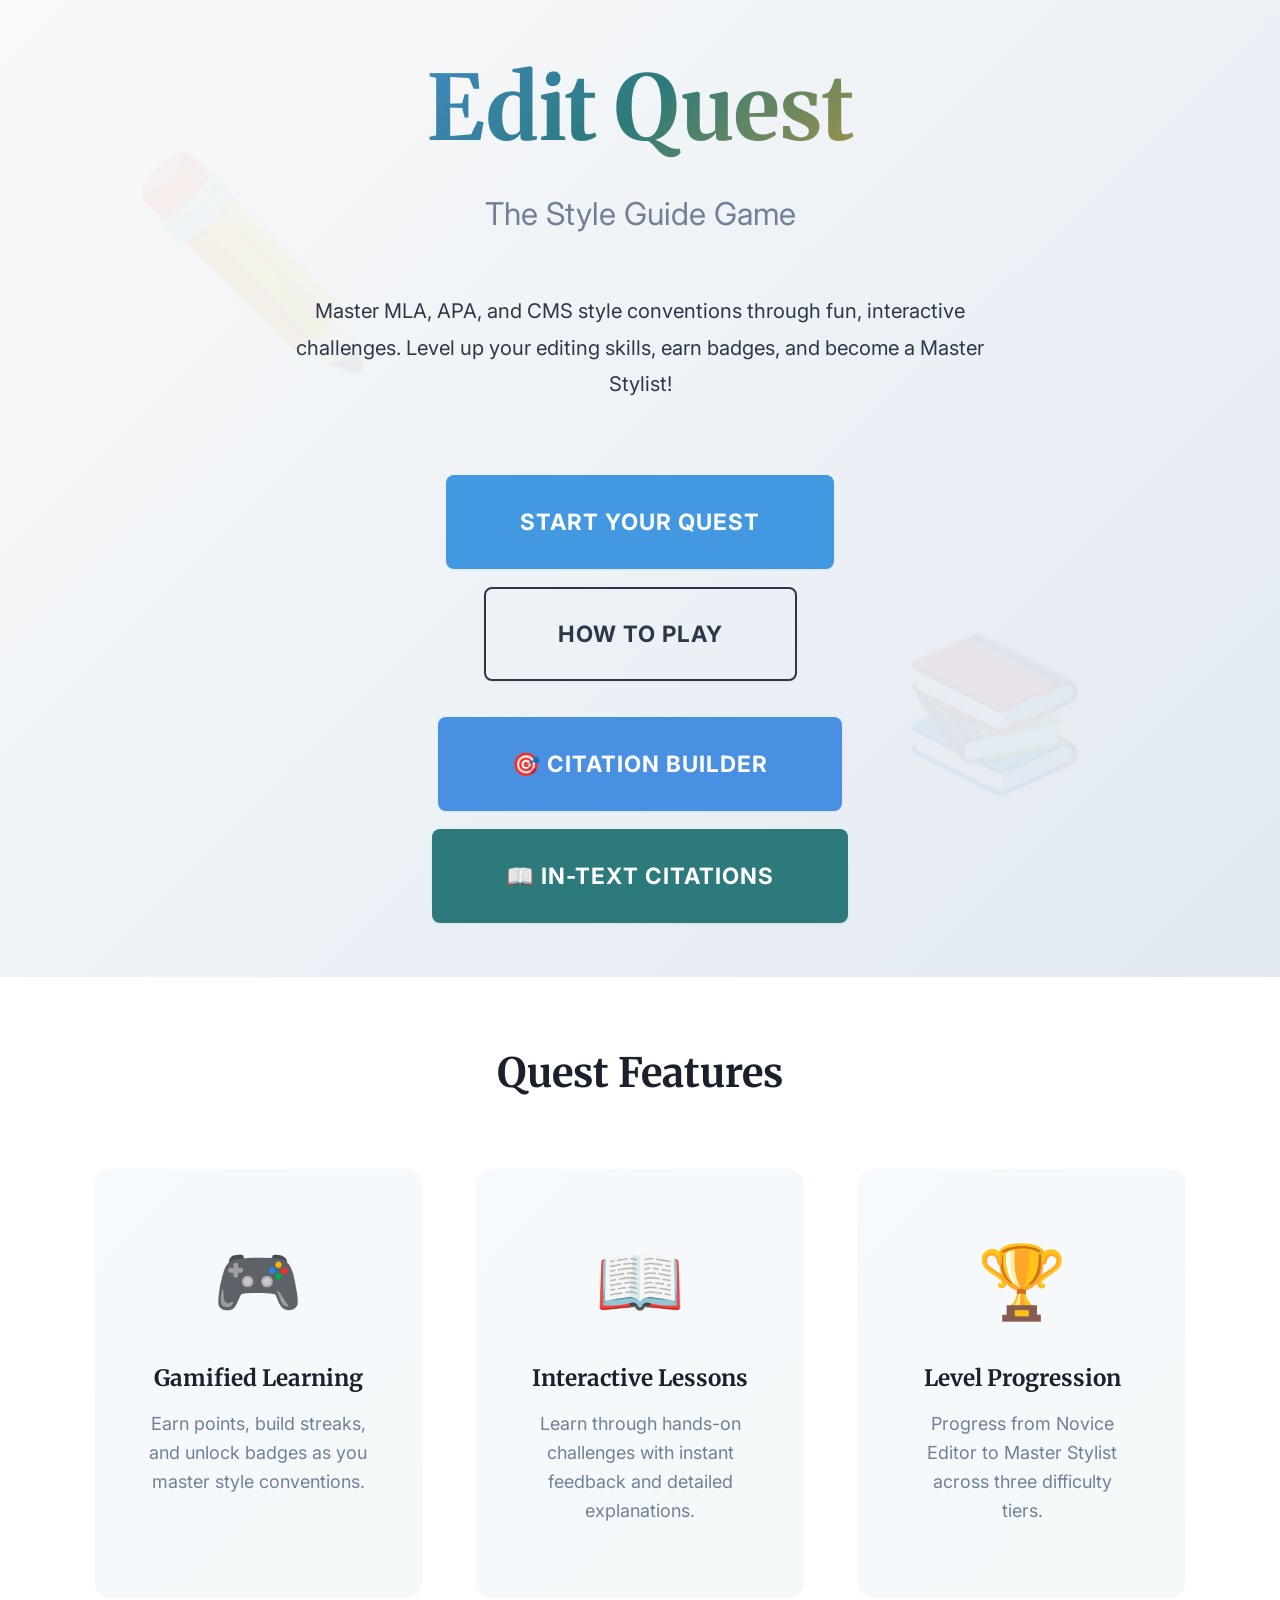
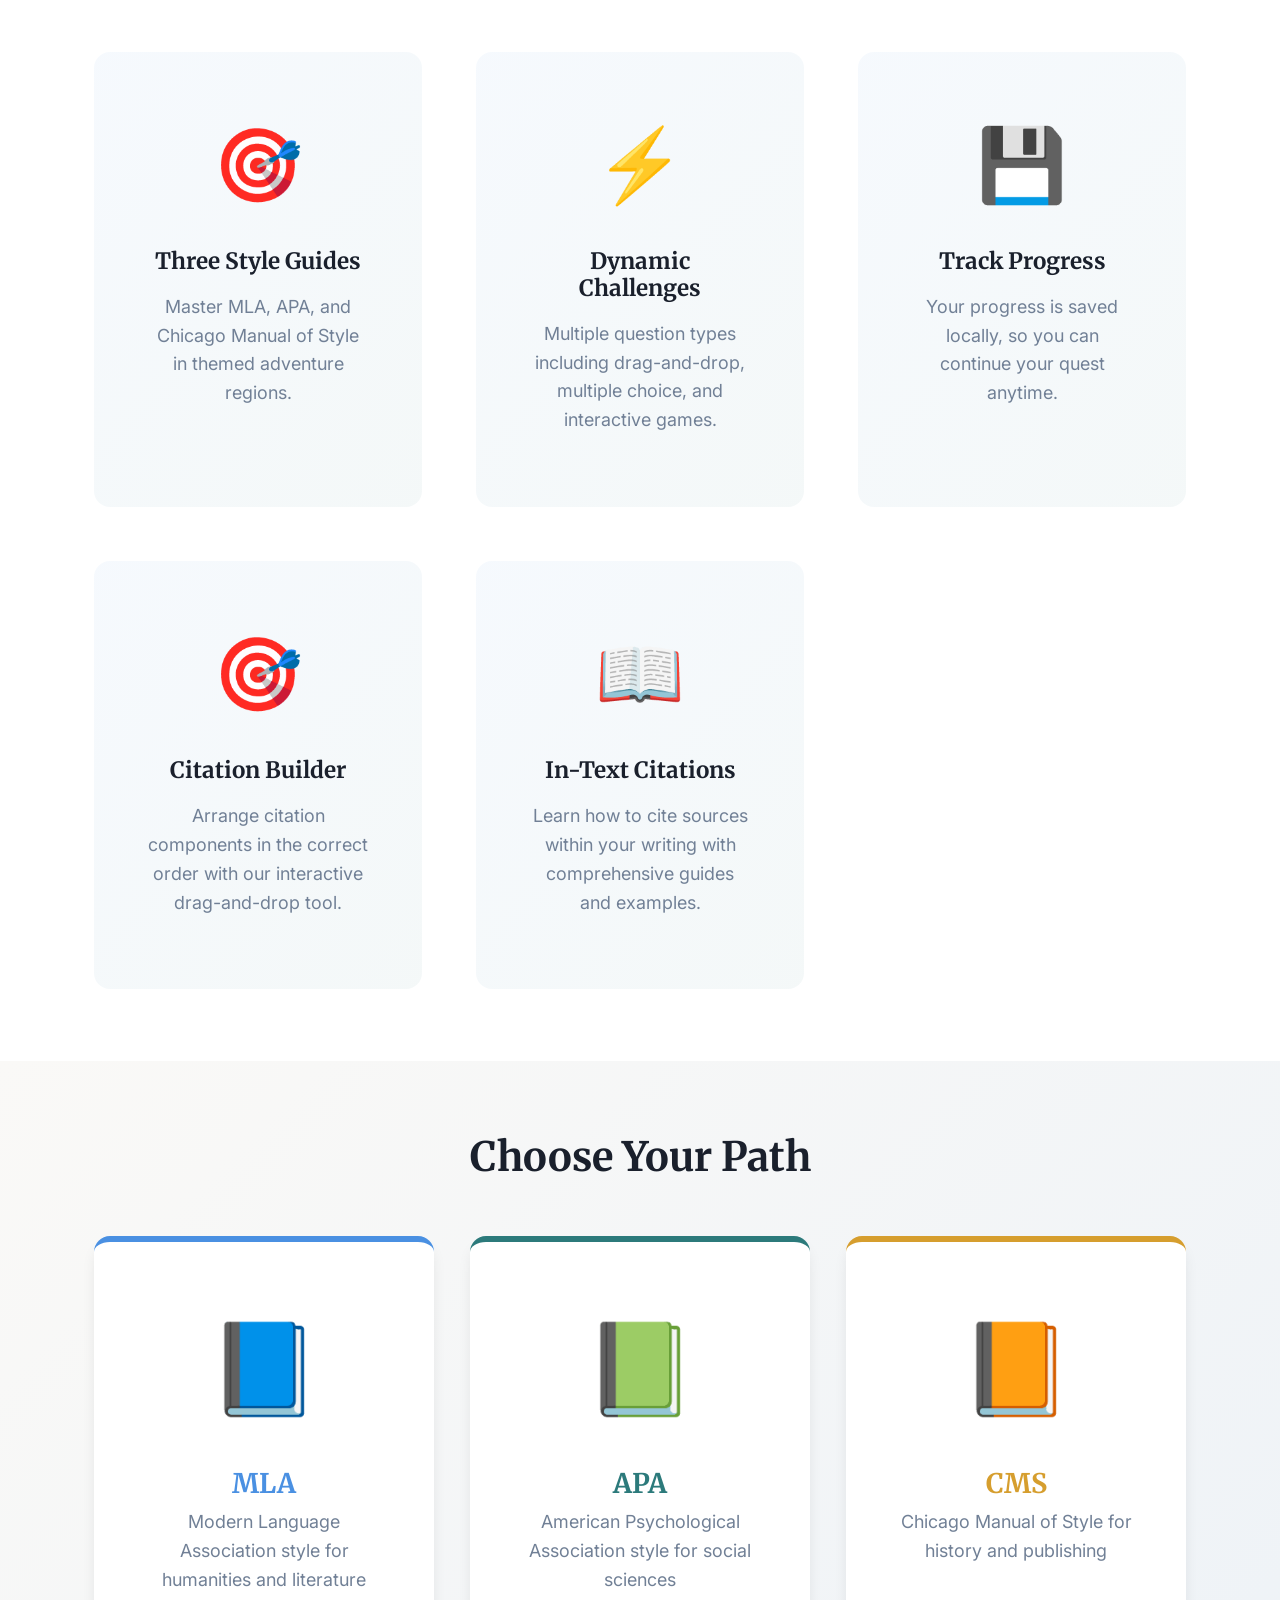
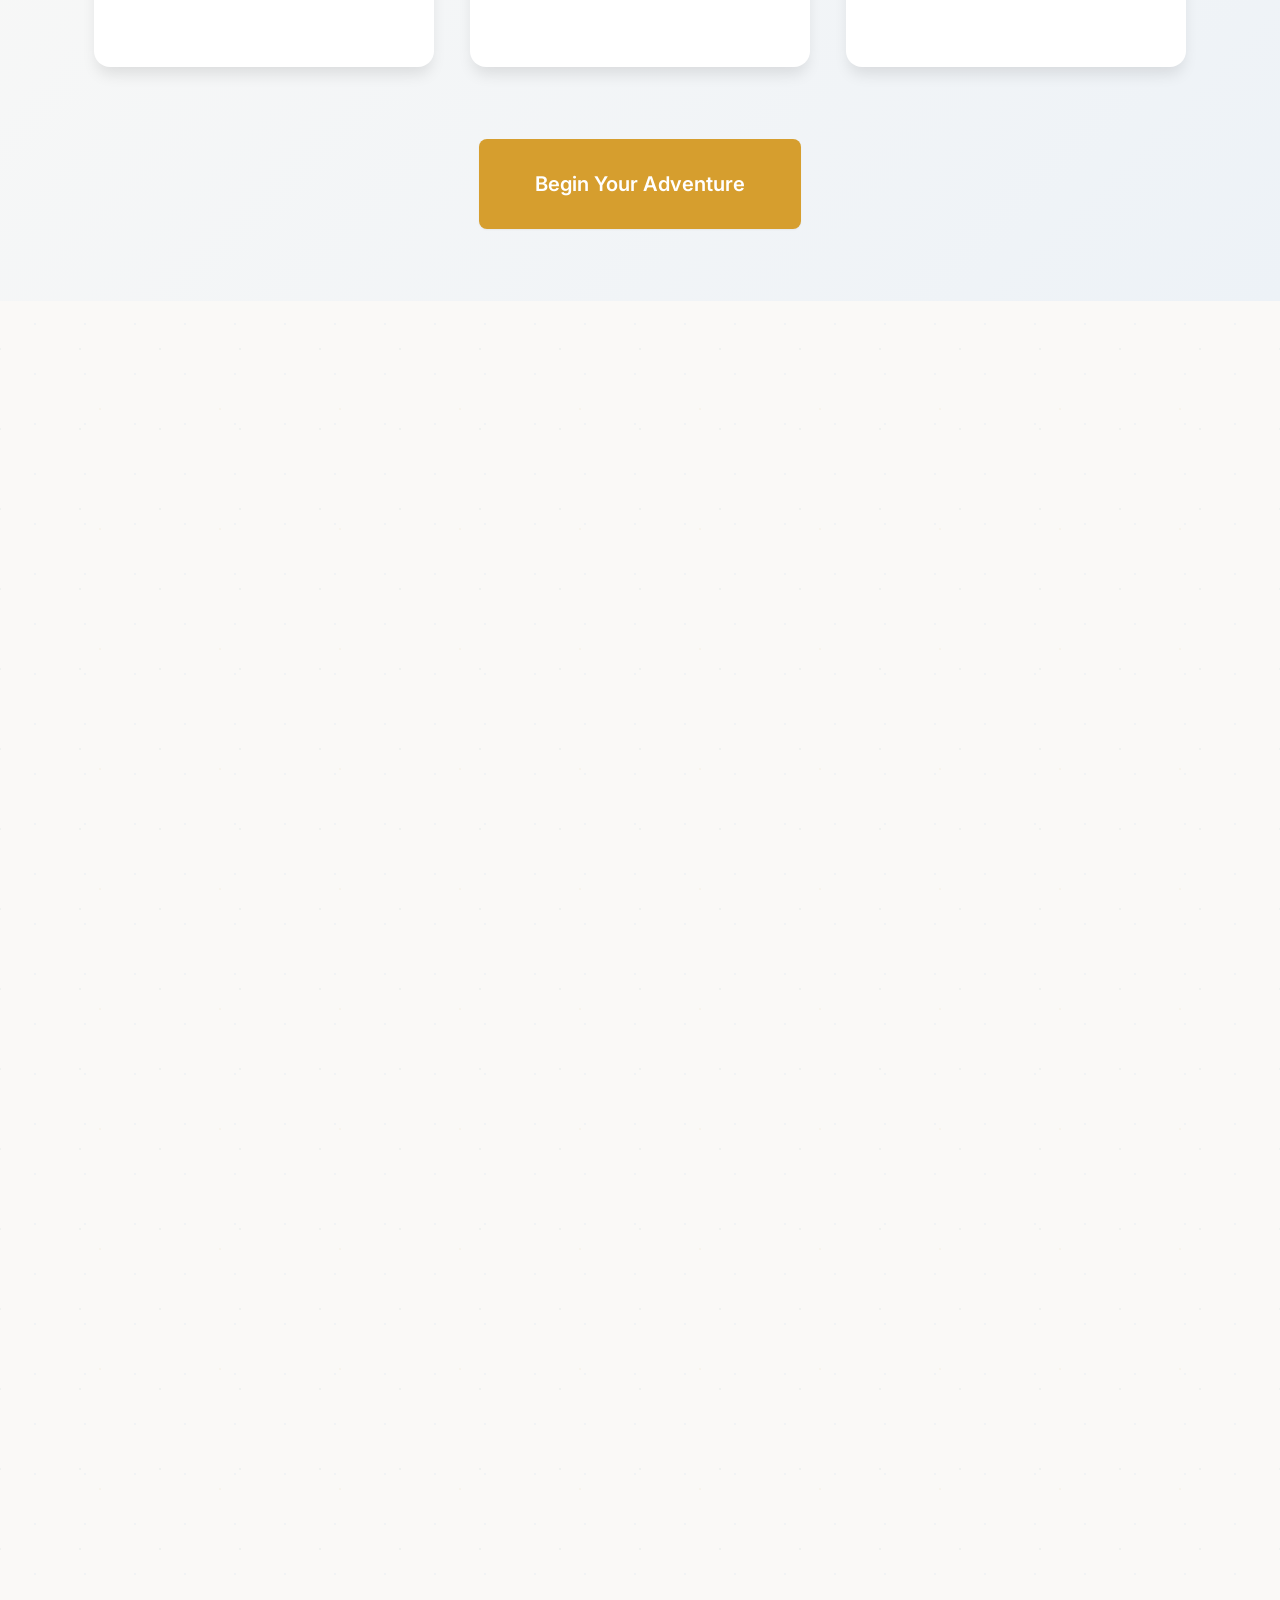
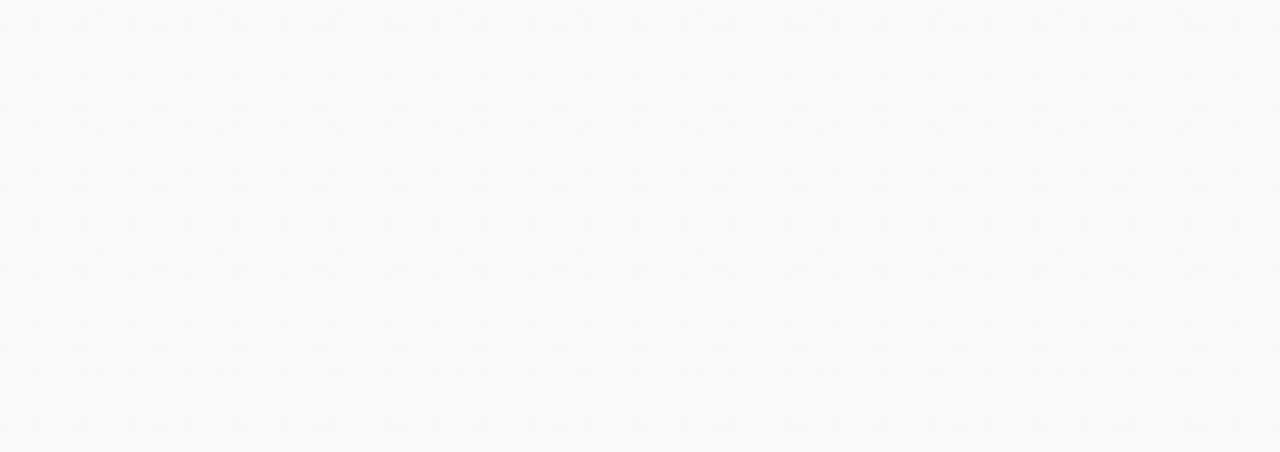
==== commit dc518dec: "Add Citation Builder and In-Text Citations buttons to home page hero section" ====
--- a/index.html
+++ b/index.html
@@ -228,6 +228,10 @@
         <a href="style-selection.html" class="btn btn-primary btn-lg">Start Your Quest</a>
         <a href="help.html" class="btn btn-outline btn-lg">How to Play</a>
       </div>
+      <div class="hero-cta" style="margin-top: var(--spacing-xl);">
+        <a href="citation-builder.html" class="btn btn-mla btn-lg">🎯 Citation Builder</a>
+        <a href="in-text-citations.html" class="btn btn-apa btn-lg">📖 In-Text Citations</a>
+      </div>
     </div>
   </section>
 
--- a/css/main.css
+++ b/css/main.css
@@ -102,6 +102,9 @@
   -webkit-font-smoothing: antialiased;
   -moz-osx-font-smoothing: grayscale;
   overflow-x: hidden;
+  overflow-y: auto;
+  height: auto;
+  min-height: 100vh;
 }
 
 /* Typography
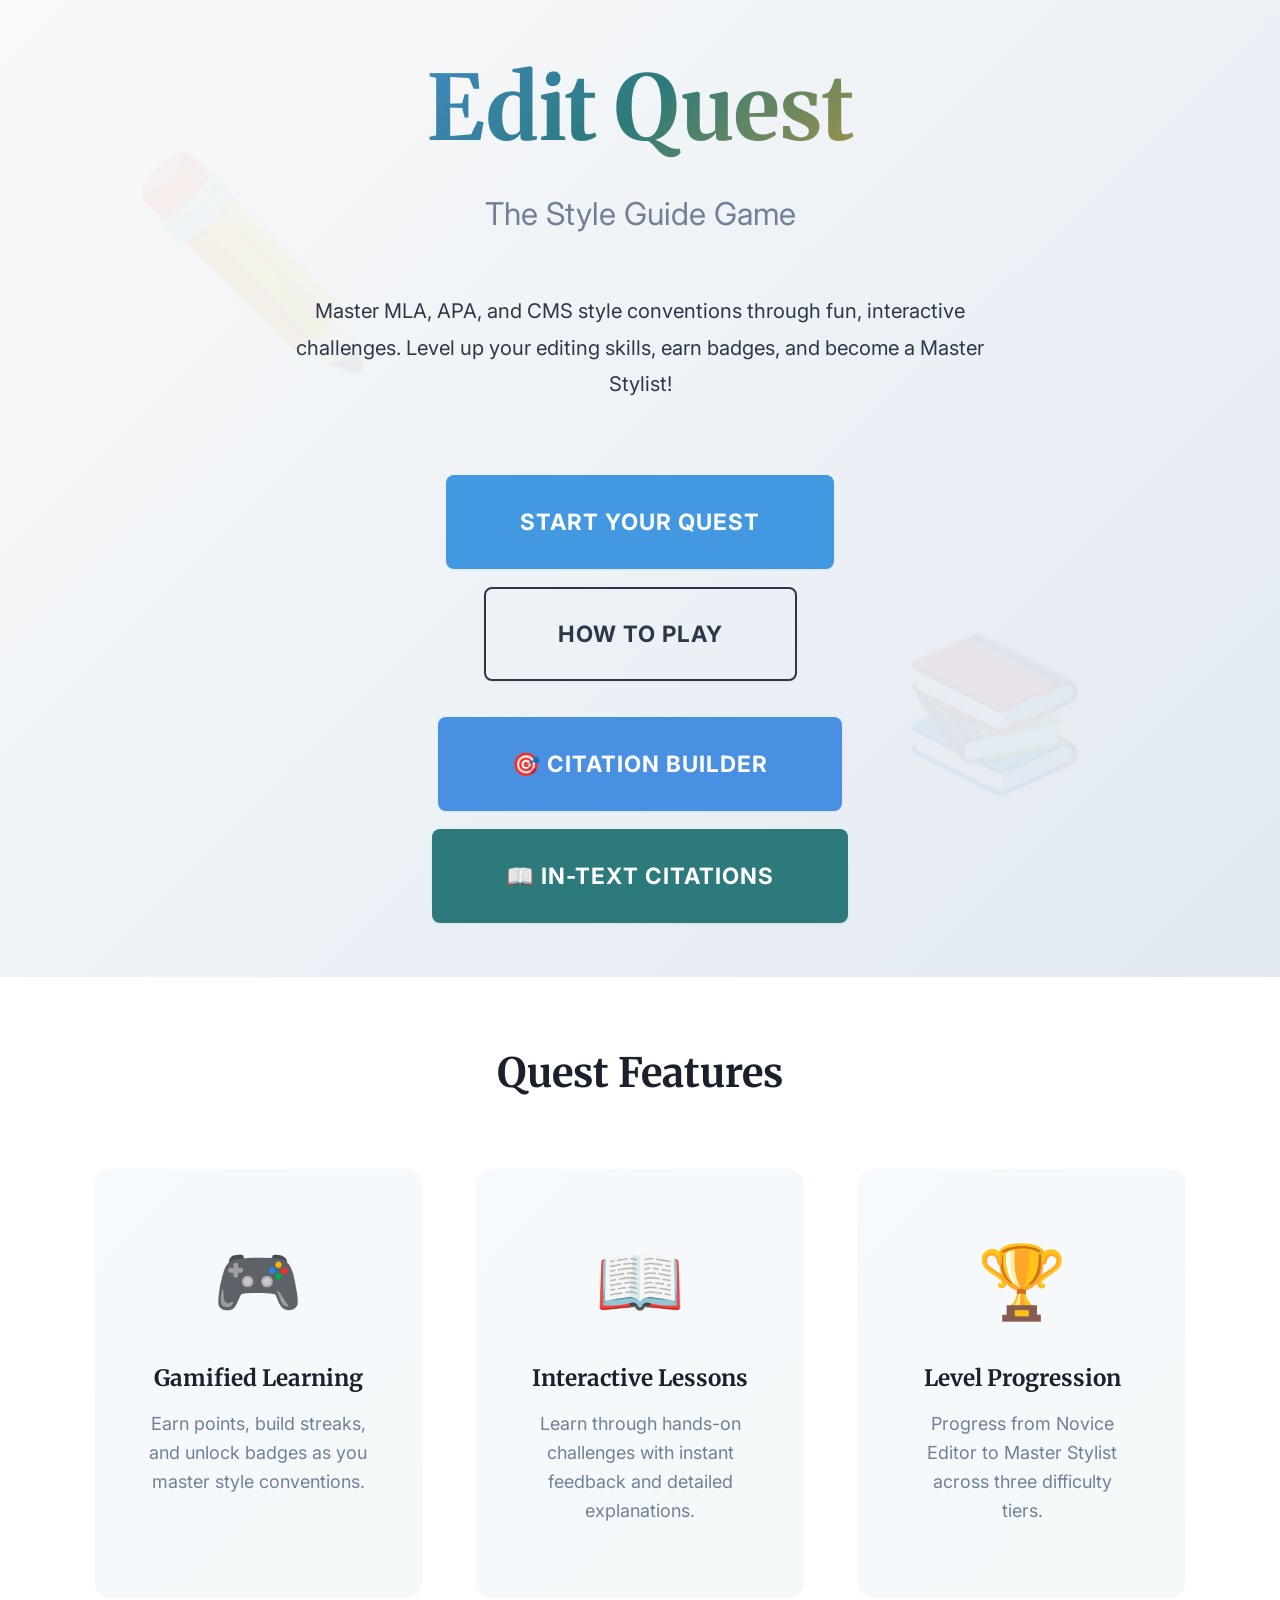
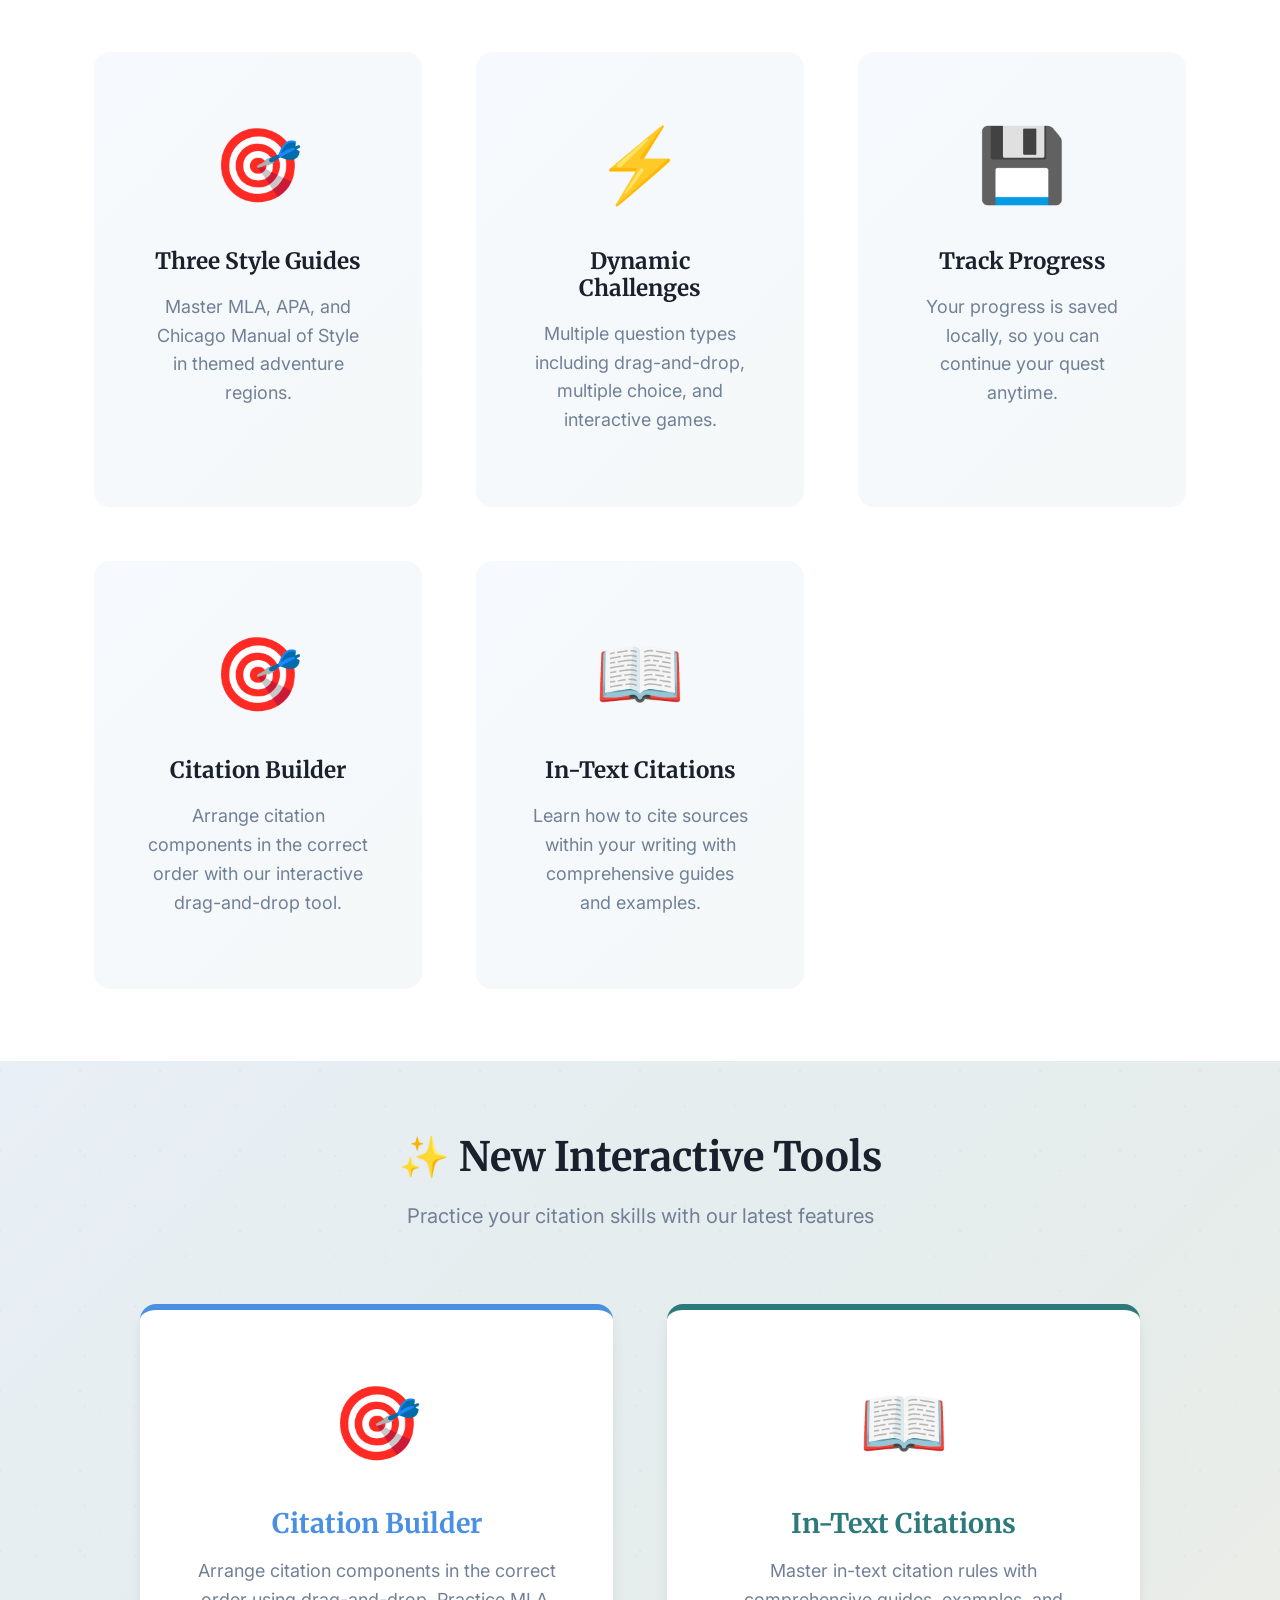
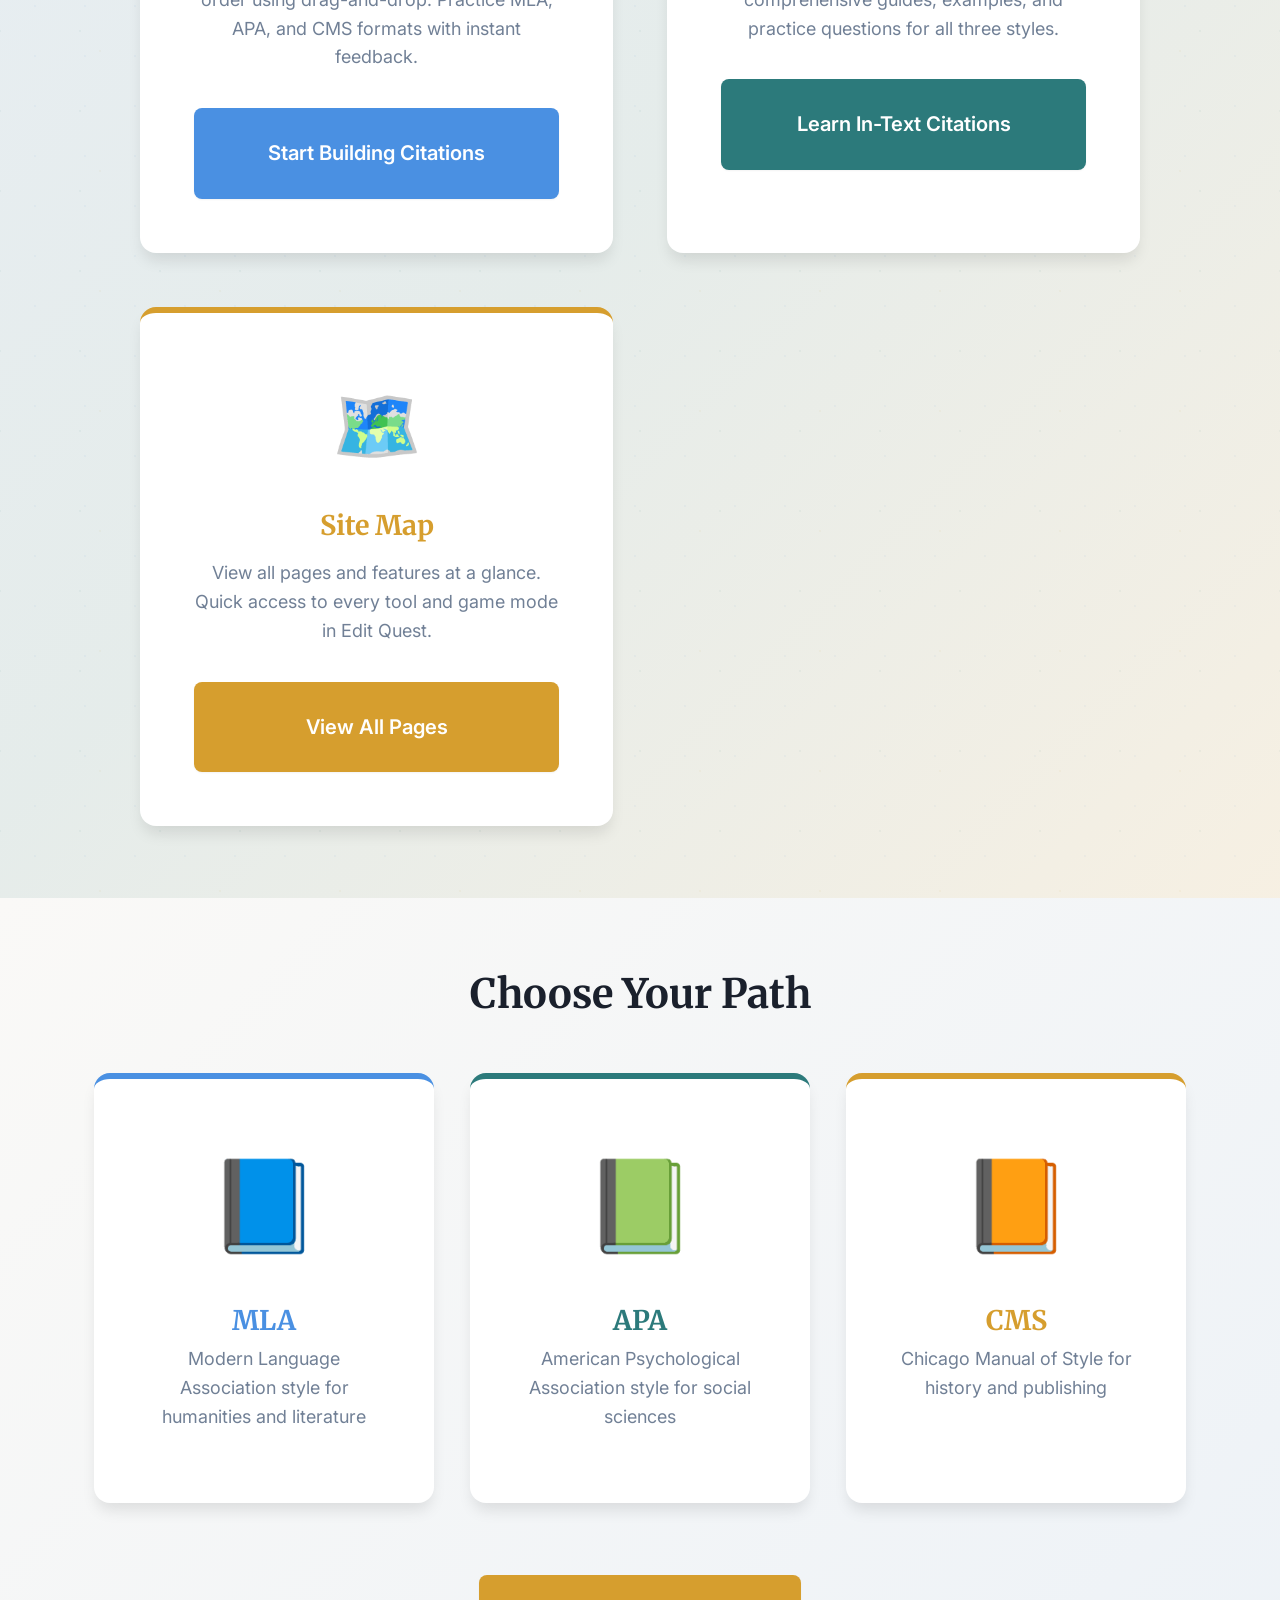
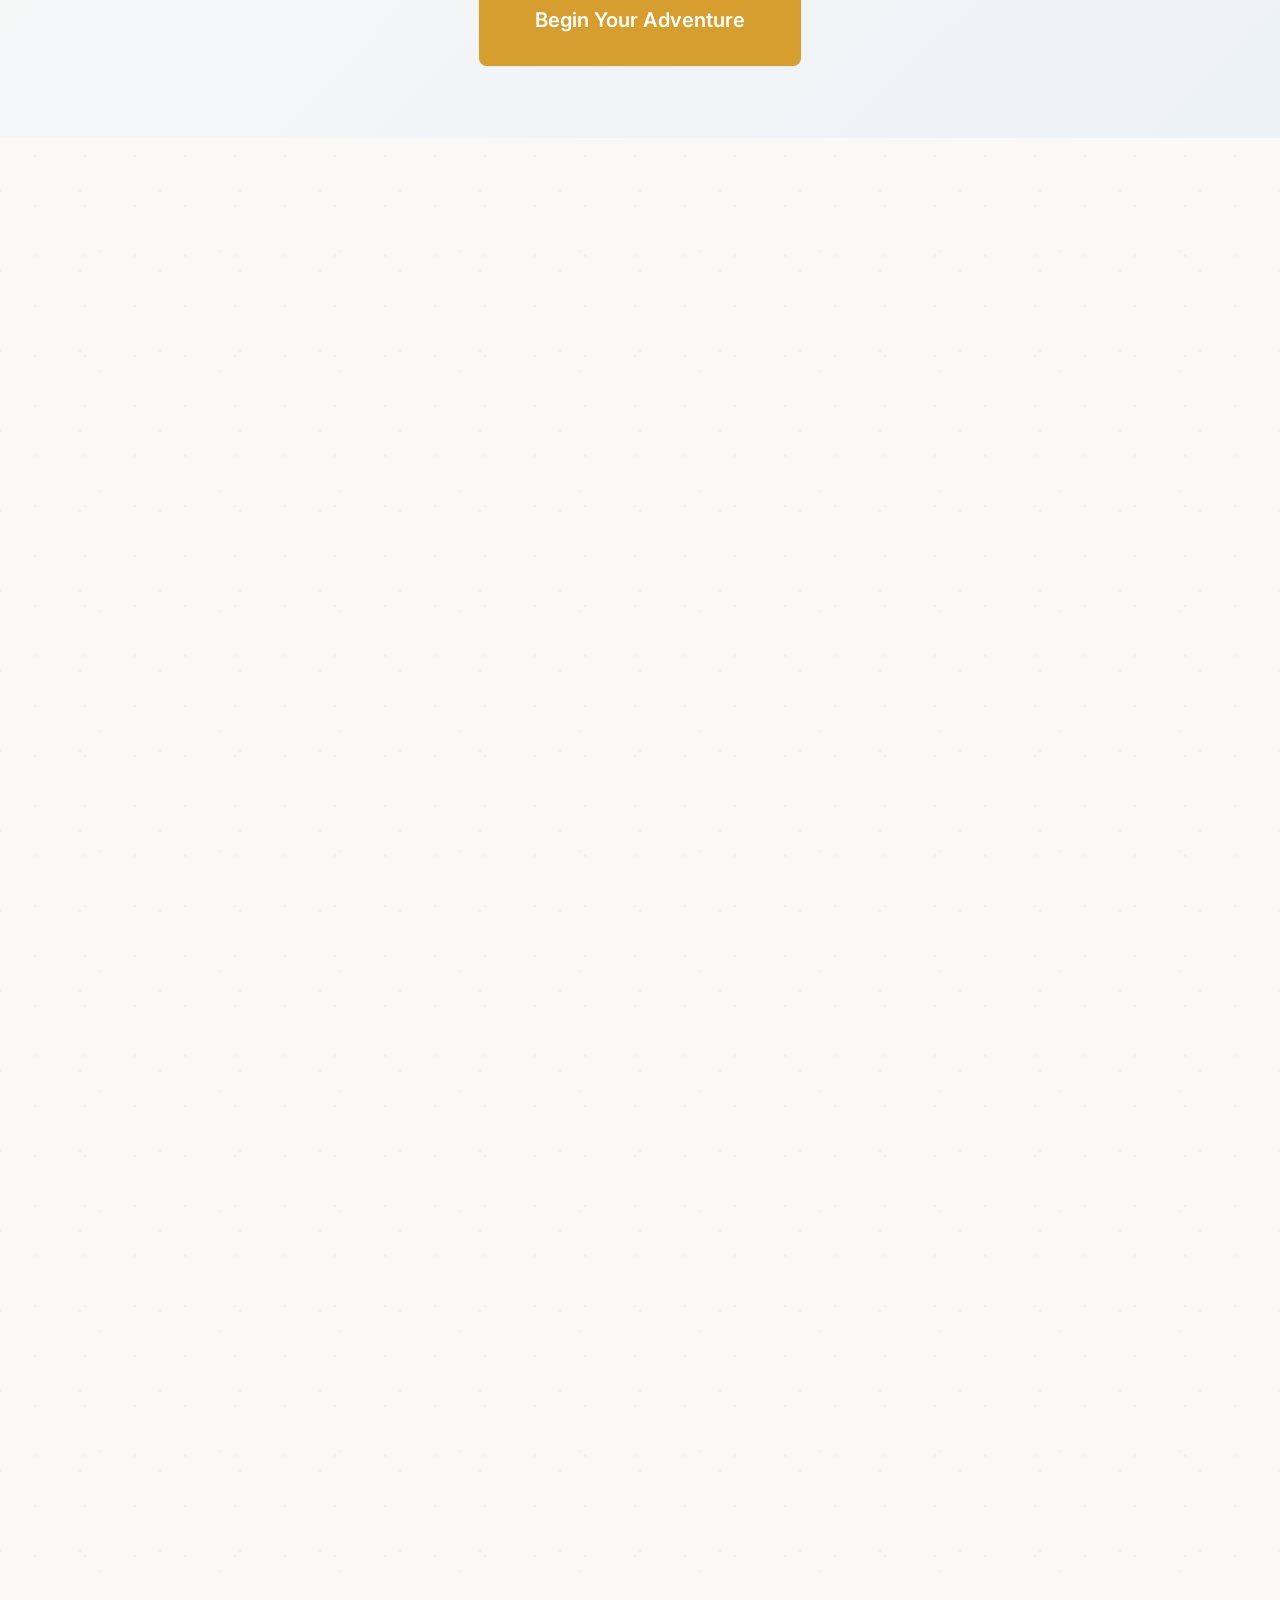
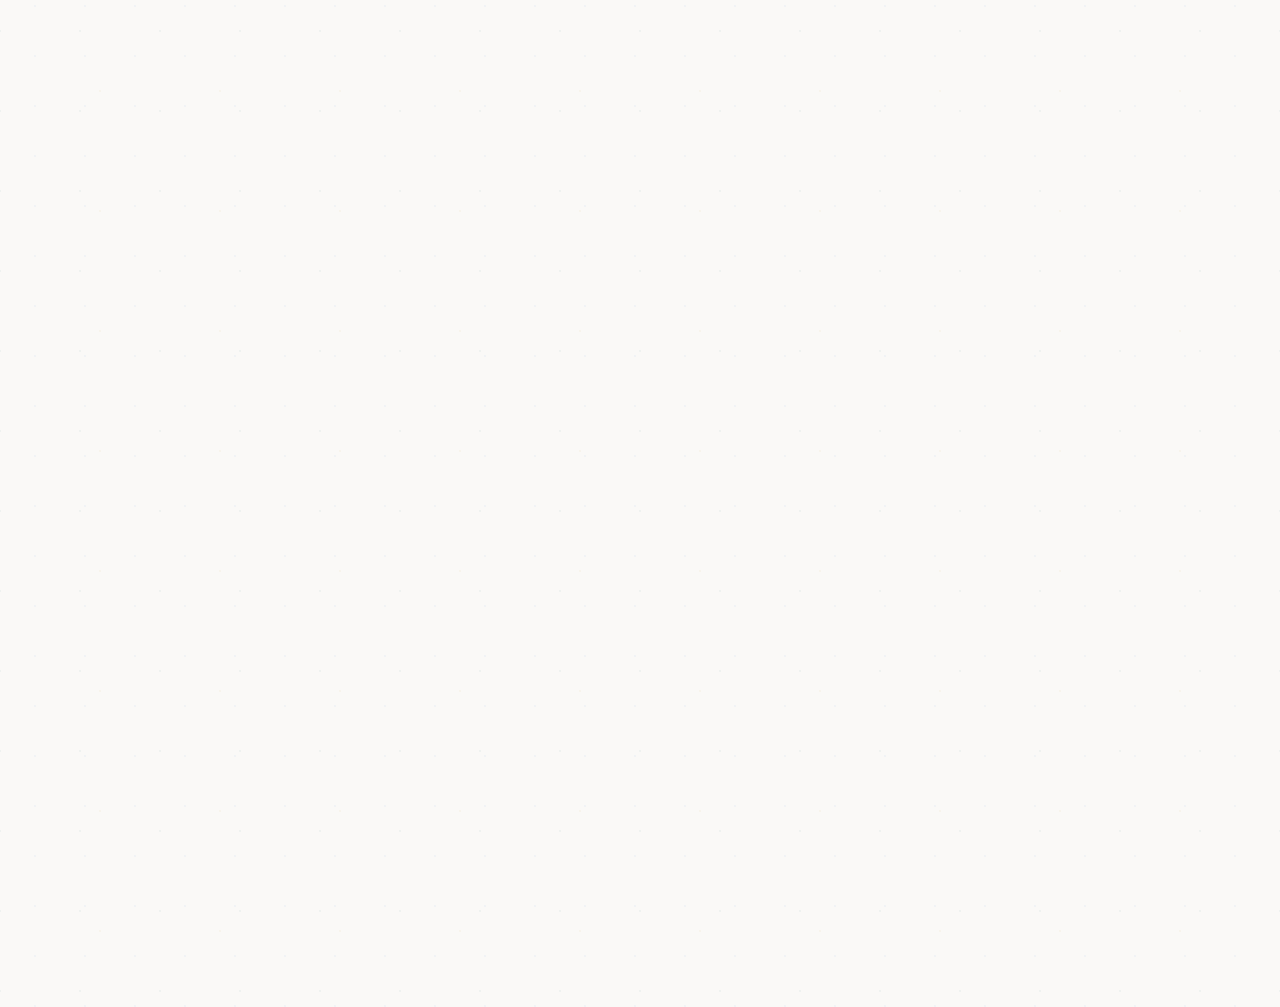
==== commit f08472ac: "Add prominent New Interactive Tools section with buttons for updated content" ====
--- a/index.html
+++ b/index.html
@@ -311,6 +311,48 @@
     </div>
   </section>
 
+  <!-- New Tools Section -->
+  <section class="section" style="background: linear-gradient(135deg, rgba(74, 144, 226, 0.1), rgba(44, 122, 123, 0.1), rgba(214, 158, 46, 0.1)); padding: var(--spacing-3xl) var(--spacing-lg);">
+    <div class="container">
+      <h2 class="text-center" style="margin-bottom: var(--spacing-md);">✨ New Interactive Tools</h2>
+      <p class="text-center" style="color: var(--color-text-light); margin-bottom: var(--spacing-3xl); font-size: var(--font-size-lg);">
+        Practice your citation skills with our latest features
+      </p>
+
+      <div style="display: grid; grid-template-columns: repeat(auto-fit, minmax(300px, 1fr)); gap: var(--spacing-2xl); max-width: 1000px; margin: 0 auto;">
+        <!-- Citation Builder Card -->
+        <div style="background: white; padding: var(--spacing-2xl); border-radius: var(--border-radius-lg); box-shadow: var(--shadow-lg); text-align: center; border-top: 6px solid var(--color-mla);">
+          <div style="font-size: 4rem; margin-bottom: var(--spacing-lg);">🎯</div>
+          <h3 style="font-size: var(--font-size-2xl); margin-bottom: var(--spacing-md); color: var(--color-mla);">Citation Builder</h3>
+          <p style="color: var(--color-text-light); margin-bottom: var(--spacing-xl); line-height: 1.6;">
+            Arrange citation components in the correct order using drag-and-drop. Practice MLA, APA, and CMS formats with instant feedback.
+          </p>
+          <a href="citation-builder.html" class="btn btn-mla btn-block btn-lg">Start Building Citations</a>
+        </div>
+
+        <!-- In-Text Citations Card -->
+        <div style="background: white; padding: var(--spacing-2xl); border-radius: var(--border-radius-lg); box-shadow: var(--shadow-lg); text-align: center; border-top: 6px solid var(--color-apa);">
+          <div style="font-size: 4rem; margin-bottom: var(--spacing-lg);">📖</div>
+          <h3 style="font-size: var(--font-size-2xl); margin-bottom: var(--spacing-md); color: var(--color-apa);">In-Text Citations</h3>
+          <p style="color: var(--color-text-light); margin-bottom: var(--spacing-xl); line-height: 1.6;">
+            Master in-text citation rules with comprehensive guides, examples, and practice questions for all three styles.
+          </p>
+          <a href="in-text-citations.html" class="btn btn-apa btn-block btn-lg">Learn In-Text Citations</a>
+        </div>
+
+        <!-- Sitemap Card -->
+        <div style="background: white; padding: var(--spacing-2xl); border-radius: var(--border-radius-lg); box-shadow: var(--shadow-lg); text-align: center; border-top: 6px solid var(--color-cms);">
+          <div style="font-size: 4rem; margin-bottom: var(--spacing-lg);">🗺️</div>
+          <h3 style="font-size: var(--font-size-2xl); margin-bottom: var(--spacing-md); color: var(--color-cms);">Site Map</h3>
+          <p style="color: var(--color-text-light); margin-bottom: var(--spacing-xl); line-height: 1.6;">
+            View all pages and features at a glance. Quick access to every tool and game mode in Edit Quest.
+          </p>
+          <a href="sitemap.html" class="btn btn-cms btn-block btn-lg">View All Pages</a>
+        </div>
+      </div>
+    </div>
+  </section>
+
   <!-- Style Guide Preview -->
   <section class="style-preview">
     <div class="container">
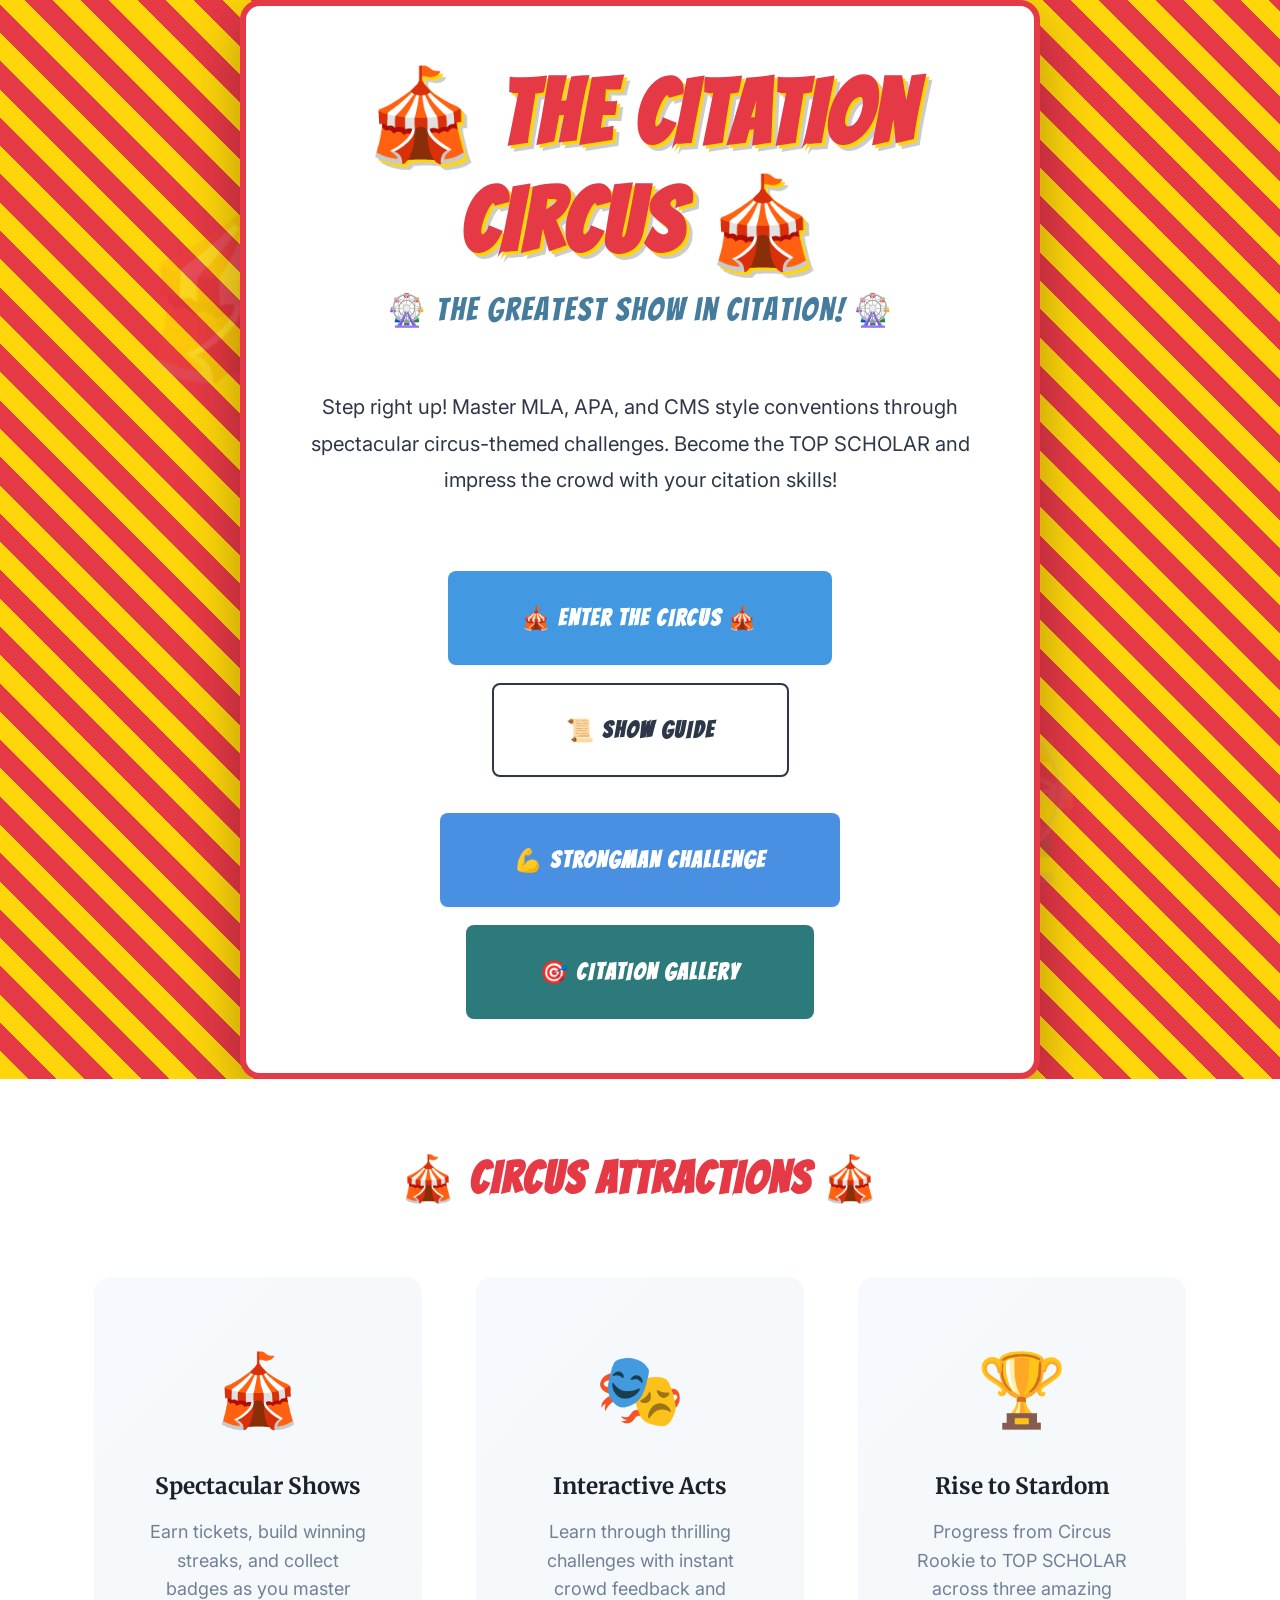
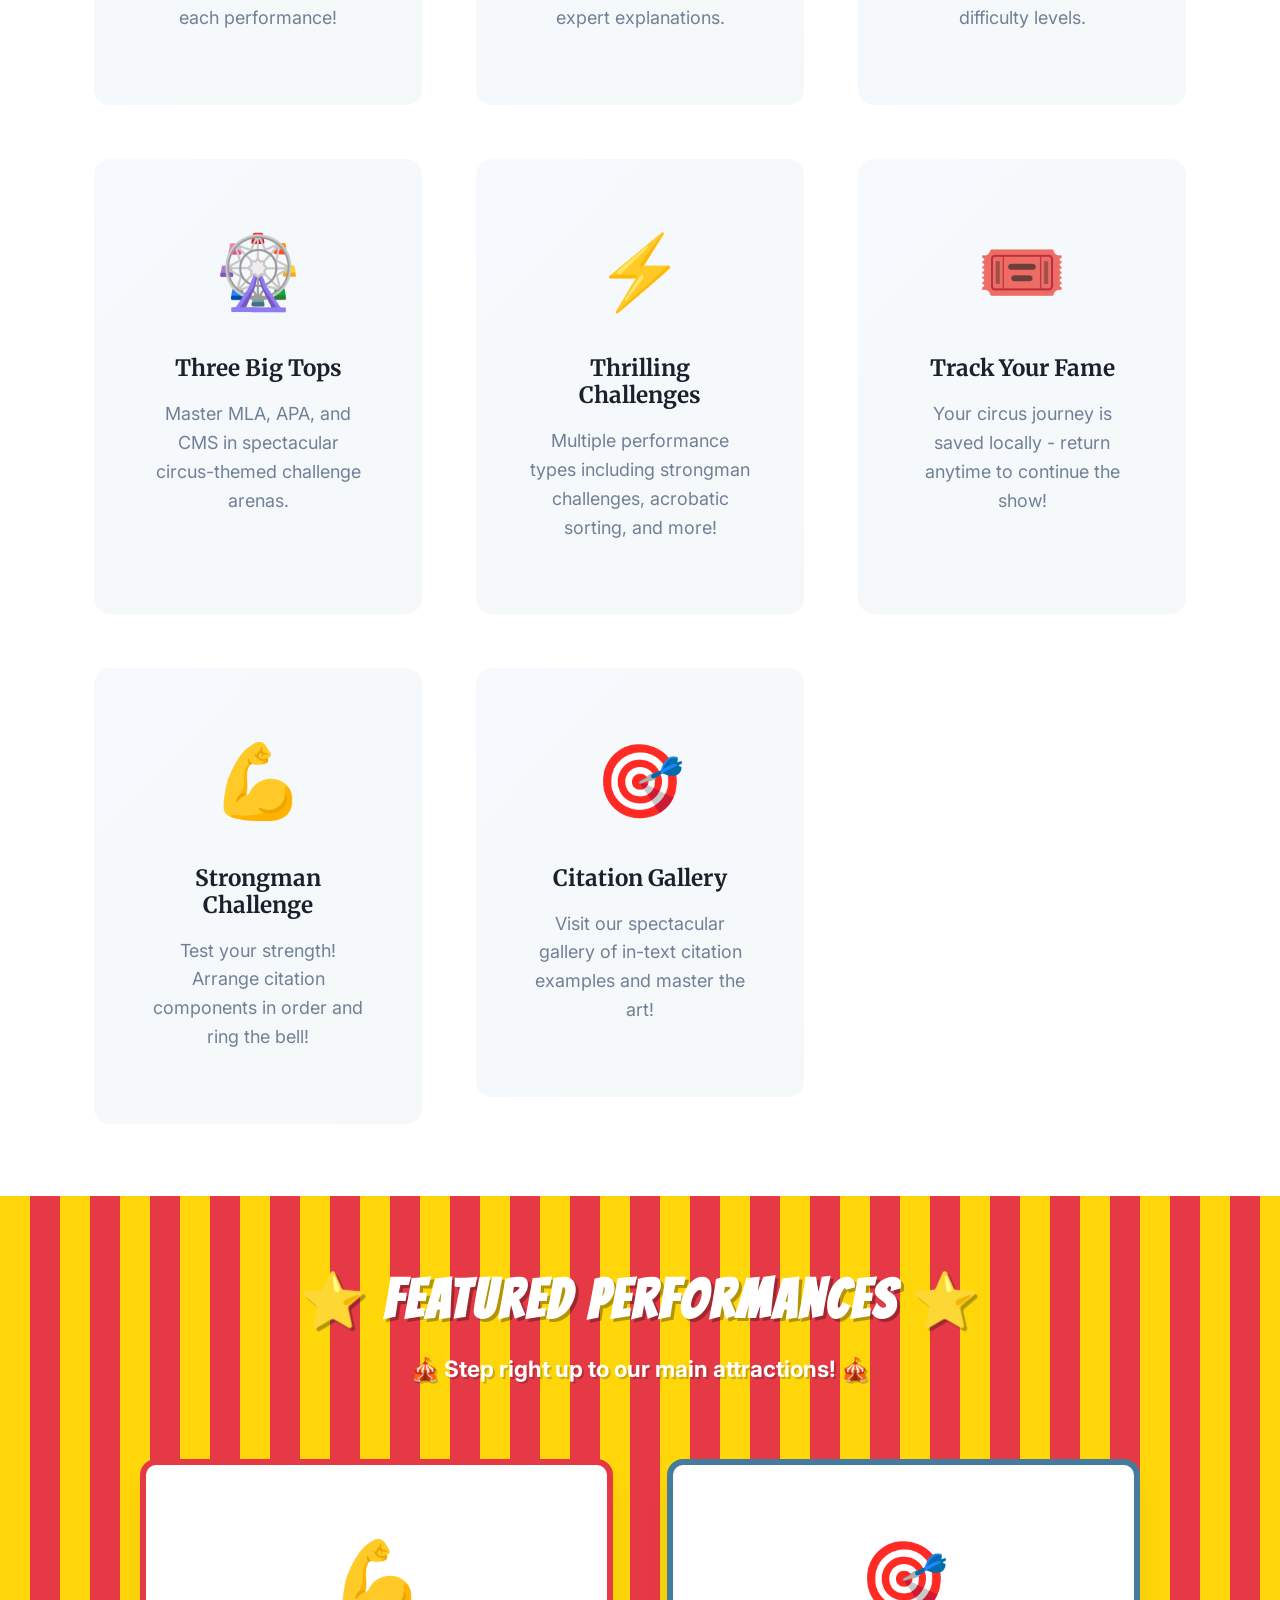
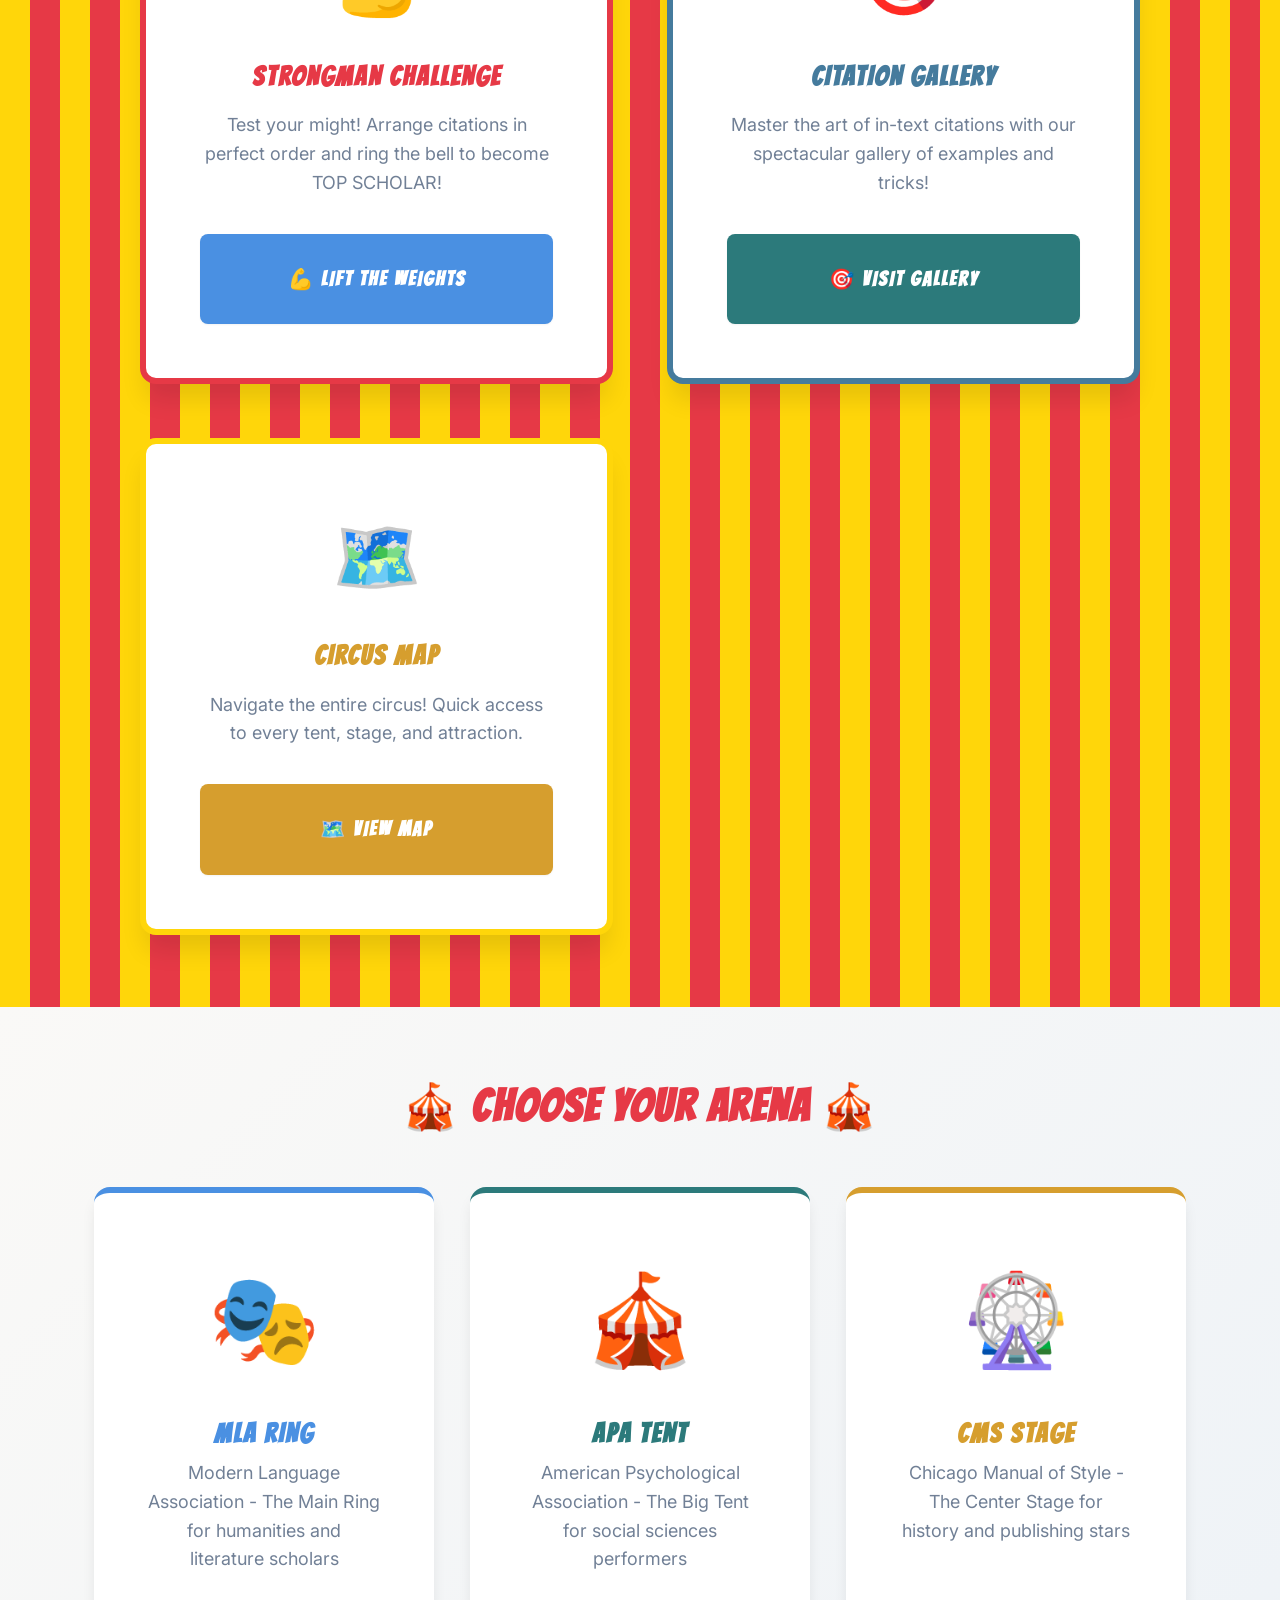
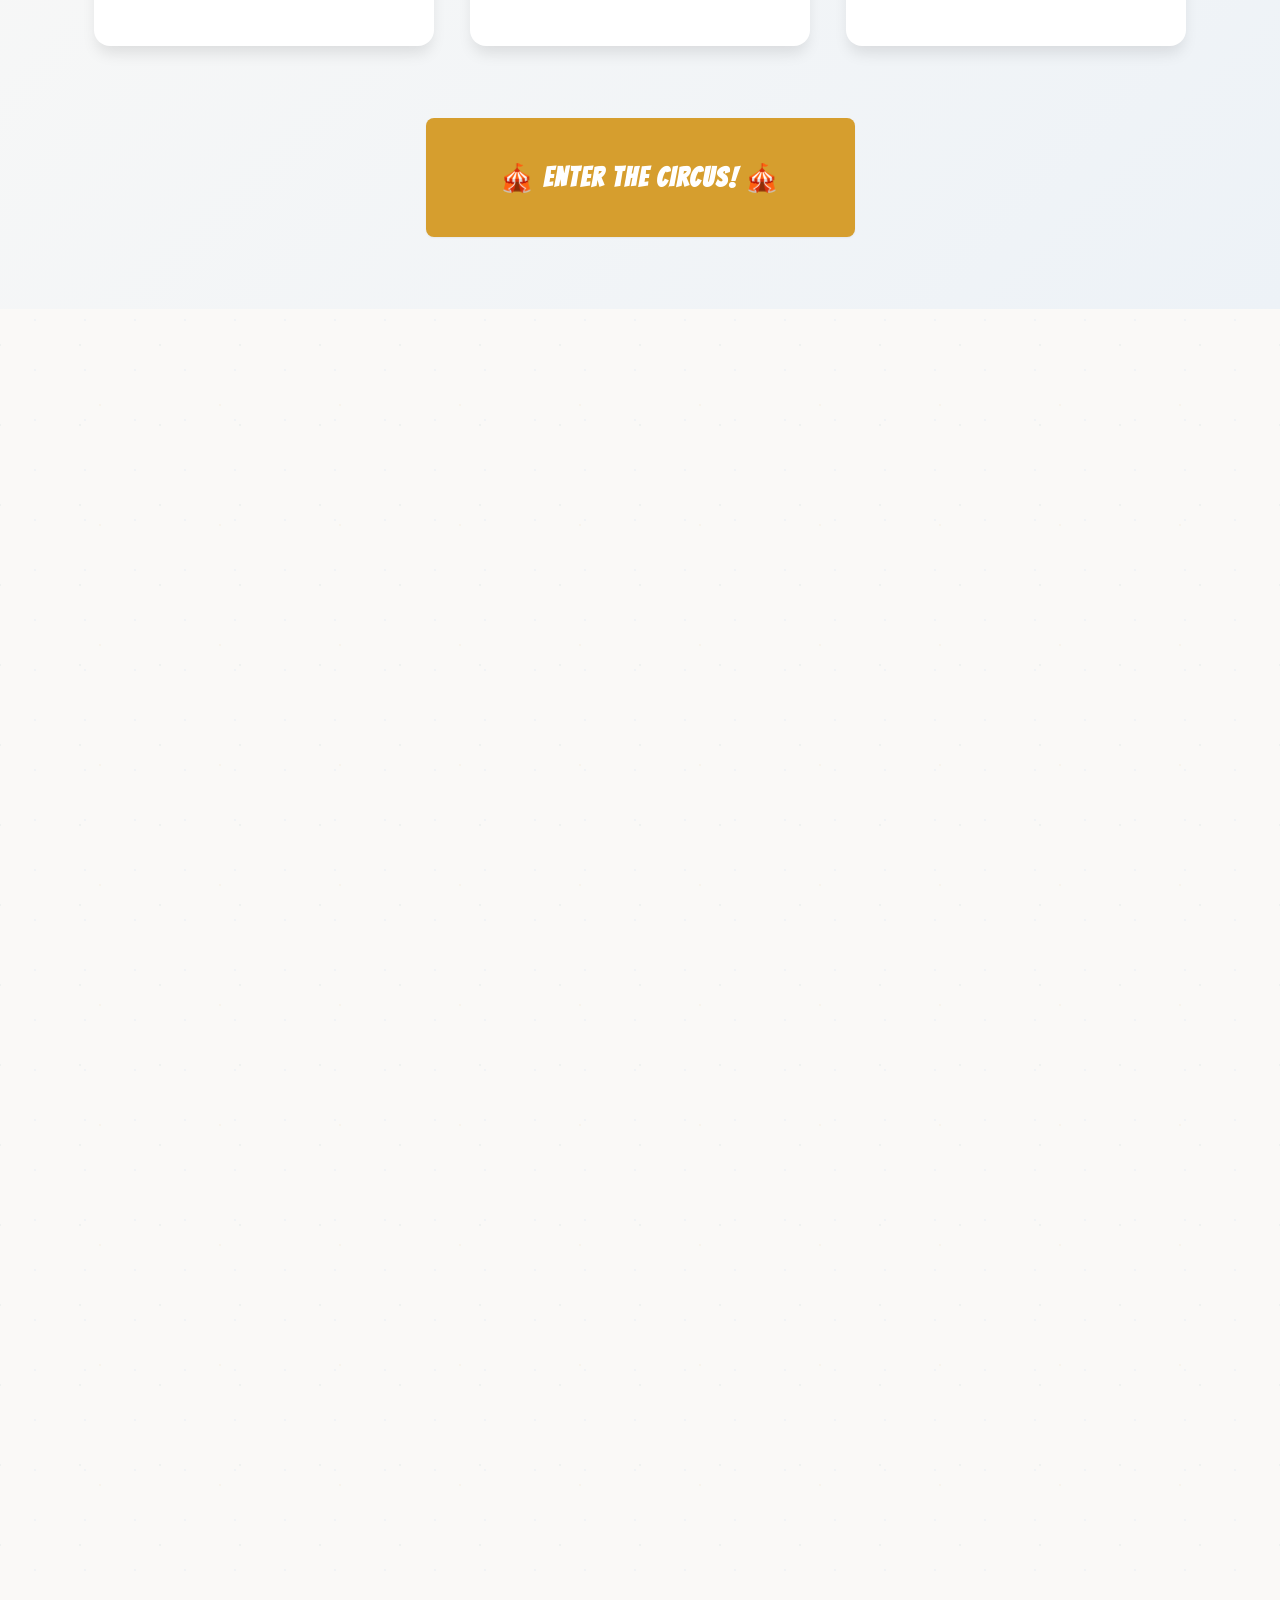
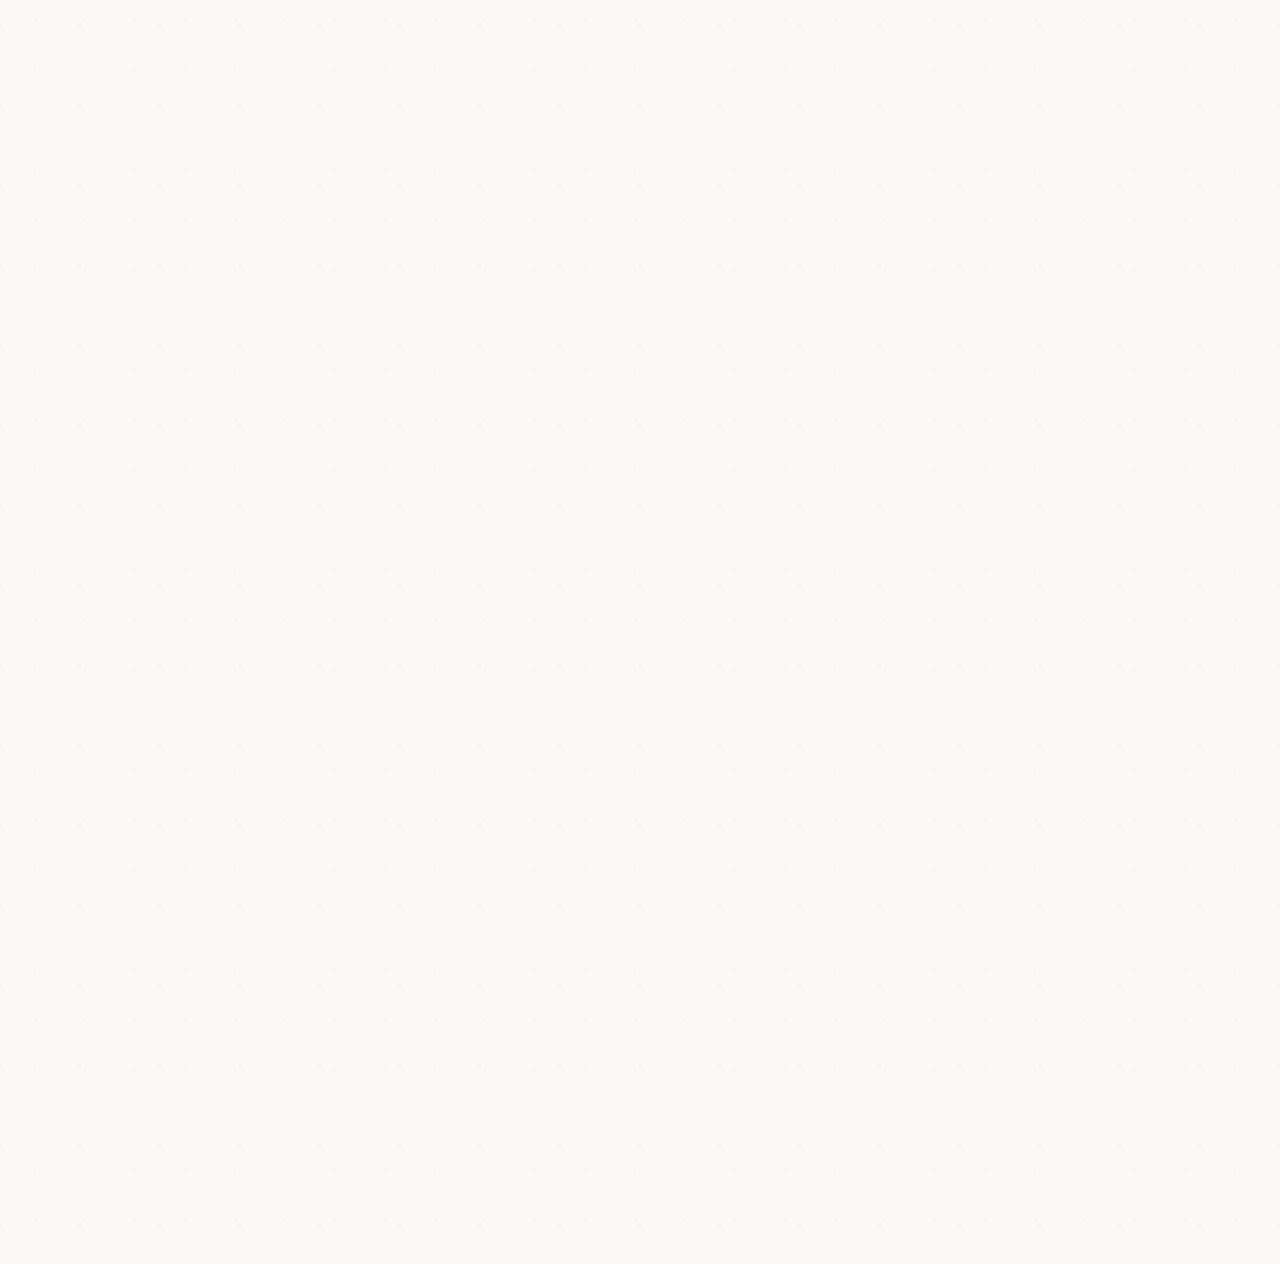
==== commit 8d69cbc0: "Transform home page and citation gallery to circus theme Changes: - Rebranded "Edit Quest" to "The C" ====
--- a/index.html
+++ b/index.html
@@ -3,13 +3,13 @@
 <head>
   <meta charset="UTF-8">
   <meta name="viewport" content="width=device-width, initial-scale=1.0">
-  <meta name="description" content="Edit Quest: The Style Guide Game - Learn MLA, APA, and CMS style conventions through interactive, gamified challenges.">
-  <title>Edit Quest: The Style Guide Game</title>
+  <meta name="description" content="The Citation Circus - Learn MLA, APA, and CMS style conventions through interactive, gamified challenges in the greatest show on Earth!">
+  <title>The Citation Circus - The Greatest Show in Citation!</title>
 
   <!-- Fonts -->
   <link rel="preconnect" href="https://fonts.googleapis.com">
   <link rel="preconnect" href="https://fonts.gstatic.com" crossorigin>
-  <link href="https://fonts.googleapis.com/css2?family=Inter:wght@400;600;700;900&family=Merriweather:wght@700;900&display=swap" rel="stylesheet">
+  <link href="https://fonts.googleapis.com/css2?family=Inter:wght@400;600;700;900&family=Merriweather:wght@700;900&family=Bangers&display=swap" rel="stylesheet">
 
   <!-- Stylesheets -->
   <link rel="stylesheet" href="css/main.css">
@@ -24,25 +24,31 @@
       justify-content: center;
       text-align: center;
       position: relative;
-      background: linear-gradient(135deg, #FAF9F7 0%, #EDF2F7 50%, #E2E8F0 100%);
+      background: repeating-linear-gradient(
+        45deg,
+        #FFD60A,
+        #FFD60A 20px,
+        #E63946 20px,
+        #E63946 40px
+      );
       overflow: hidden;
     }
 
     .hero::before {
-      content: '✏️';
+      content: '🎪';
       position: absolute;
       font-size: 200px;
-      opacity: 0.05;
+      opacity: 0.1;
       top: 10%;
       left: 10%;
       animation: floatSlow 20s ease-in-out infinite;
     }
 
     .hero::after {
-      content: '📚';
+      content: '🎡';
       position: absolute;
       font-size: 150px;
-      opacity: 0.05;
+      opacity: 0.1;
       bottom: 15%;
       right: 15%;
       animation: floatSlow 25s ease-in-out infinite reverse;
@@ -53,23 +59,28 @@
       padding: var(--spacing-2xl);
       position: relative;
       z-index: 2;
+      background: white;
+      border-radius: 20px;
+      box-shadow: 0 20px 60px rgba(0, 0, 0, 0.3);
+      border: 6px solid #E63946;
     }
 
     .hero-title {
       font-size: clamp(2.5rem, 8vw, 5rem);
-      font-family: var(--font-heading);
-      margin-bottom: var(--spacing-lg);
-      background: linear-gradient(135deg, var(--color-mla), var(--color-apa), var(--color-cms));
-      -webkit-background-clip: text;
-      -webkit-text-fill-color: transparent;
-      background-clip: text;
+      font-family: 'Bangers', cursive;
+      margin-bottom: var(--spacing-sm);
+      color: #E63946;
+      text-shadow: 3px 3px 0 #FFD60A, 6px 6px 0 rgba(0, 0, 0, 0.2);
+      letter-spacing: 3px;
       animation: fadeInUp 0.8s ease-out;
     }
 
     .hero-subtitle {
       font-size: clamp(1.25rem, 3vw, 1.75rem);
-      color: var(--color-text-light);
+      font-family: 'Bangers', cursive;
+      color: #457B9D;
       margin-bottom: var(--spacing-2xl);
+      letter-spacing: 2px;
       animation: fadeInUp 1s ease-out;
     }
 
@@ -218,19 +229,19 @@
   <!-- Hero Section -->
   <section class="hero">
     <div class="hero-content">
-      <h1 class="hero-title">Edit Quest</h1>
-      <p class="hero-subtitle">The Style Guide Game</p>
+      <h1 class="hero-title">🎪 THE CITATION CIRCUS 🎪</h1>
+      <p class="hero-subtitle">🎡 The Greatest Show in Citation! 🎡</p>
       <p class="hero-description">
-        Master MLA, APA, and CMS style conventions through fun, interactive challenges.
-        Level up your editing skills, earn badges, and become a Master Stylist!
+        Step right up! Master MLA, APA, and CMS style conventions through spectacular circus-themed challenges.
+        Become the TOP SCHOLAR and impress the crowd with your citation skills!
       </p>
       <div class="hero-cta">
-        <a href="style-selection.html" class="btn btn-primary btn-lg">Start Your Quest</a>
-        <a href="help.html" class="btn btn-outline btn-lg">How to Play</a>
+        <a href="style-selection.html" class="btn btn-primary btn-lg" style="font-family: 'Bangers', cursive; letter-spacing: 2px;">🎪 ENTER THE CIRCUS 🎪</a>
+        <a href="help.html" class="btn btn-outline btn-lg" style="font-family: 'Bangers', cursive; letter-spacing: 2px;">📜 SHOW GUIDE</a>
       </div>
       <div class="hero-cta" style="margin-top: var(--spacing-xl);">
-        <a href="citation-builder.html" class="btn btn-mla btn-lg">🎯 Citation Builder</a>
-        <a href="in-text-citations.html" class="btn btn-apa btn-lg">📖 In-Text Citations</a>
+        <a href="citation-builder.html" class="btn btn-mla btn-lg" style="font-family: 'Bangers', cursive; letter-spacing: 2px;">💪 STRONGMAN CHALLENGE</a>
+        <a href="in-text-citations.html" class="btn btn-apa btn-lg" style="font-family: 'Bangers', cursive; letter-spacing: 2px;">🎯 CITATION GALLERY</a>
       </div>
     </div>
   </section>
@@ -238,72 +249,72 @@
   <!-- Features Section -->
   <section class="features">
     <div class="container">
-      <h2 class="text-center" style="margin-bottom: var(--spacing-3xl);">Quest Features</h2>
+      <h2 class="text-center" style="margin-bottom: var(--spacing-3xl); font-family: 'Bangers', cursive; color: #E63946; letter-spacing: 2px; font-size: 2.5rem;">🎪 CIRCUS ATTRACTIONS 🎪</h2>
       <div class="features-grid">
         <div class="feature-card">
-          <span class="feature-icon">🎮</span>
-          <h3 class="feature-title">Gamified Learning</h3>
-          <p class="feature-description">
-            Earn points, build streaks, and unlock badges as you master style conventions.
-          </p>
-        </div>
-
-        <div class="feature-card">
-          <span class="feature-icon">📖</span>
-          <h3 class="feature-title">Interactive Lessons</h3>
-          <p class="feature-description">
-            Learn through hands-on challenges with instant feedback and detailed explanations.
+          <span class="feature-icon">🎪</span>
+          <h3 class="feature-title">Spectacular Shows</h3>
+          <p class="feature-description">
+            Earn tickets, build winning streaks, and collect badges as you master each performance!
+          </p>
+        </div>
+
+        <div class="feature-card">
+          <span class="feature-icon">🎭</span>
+          <h3 class="feature-title">Interactive Acts</h3>
+          <p class="feature-description">
+            Learn through thrilling challenges with instant crowd feedback and expert explanations.
           </p>
         </div>
 
         <div class="feature-card">
           <span class="feature-icon">🏆</span>
-          <h3 class="feature-title">Level Progression</h3>
-          <p class="feature-description">
-            Progress from Novice Editor to Master Stylist across three difficulty tiers.
-          </p>
-        </div>
-
-        <div class="feature-card">
-          <span class="feature-icon">🎯</span>
-          <h3 class="feature-title">Three Style Guides</h3>
-          <p class="feature-description">
-            Master MLA, APA, and Chicago Manual of Style in themed adventure regions.
+          <h3 class="feature-title">Rise to Stardom</h3>
+          <p class="feature-description">
+            Progress from Circus Rookie to TOP SCHOLAR across three amazing difficulty levels.
+          </p>
+        </div>
+
+        <div class="feature-card">
+          <span class="feature-icon">🎡</span>
+          <h3 class="feature-title">Three Big Tops</h3>
+          <p class="feature-description">
+            Master MLA, APA, and CMS in spectacular circus-themed challenge arenas.
           </p>
         </div>
 
         <div class="feature-card">
           <span class="feature-icon">⚡</span>
-          <h3 class="feature-title">Dynamic Challenges</h3>
-          <p class="feature-description">
-            Multiple question types including drag-and-drop, multiple choice, and interactive games.
-          </p>
-        </div>
-
-        <div class="feature-card">
-          <span class="feature-icon">💾</span>
-          <h3 class="feature-title">Track Progress</h3>
-          <p class="feature-description">
-            Your progress is saved locally, so you can continue your quest anytime.
+          <h3 class="feature-title">Thrilling Challenges</h3>
+          <p class="feature-description">
+            Multiple performance types including strongman challenges, acrobatic sorting, and more!
+          </p>
+        </div>
+
+        <div class="feature-card">
+          <span class="feature-icon">🎟️</span>
+          <h3 class="feature-title">Track Your Fame</h3>
+          <p class="feature-description">
+            Your circus journey is saved locally - return anytime to continue the show!
           </p>
         </div>
 
         <a href="citation-builder.html" style="text-decoration: none; color: inherit;">
           <div class="feature-card">
-            <span class="feature-icon">🎯</span>
-            <h3 class="feature-title">Citation Builder</h3>
+            <span class="feature-icon">💪</span>
+            <h3 class="feature-title">Strongman Challenge</h3>
             <p class="feature-description">
-              Arrange citation components in the correct order with our interactive drag-and-drop tool.
+              Test your strength! Arrange citation components in order and ring the bell!
             </p>
           </div>
         </a>
 
         <a href="in-text-citations.html" style="text-decoration: none; color: inherit;">
           <div class="feature-card">
-            <span class="feature-icon">📖</span>
-            <h3 class="feature-title">In-Text Citations</h3>
+            <span class="feature-icon">🎯</span>
+            <h3 class="feature-title">Citation Gallery</h3>
             <p class="feature-description">
-              Learn how to cite sources within your writing with comprehensive guides and examples.
+              Visit our spectacular gallery of in-text citation examples and master the art!
             </p>
           </div>
         </a>
@@ -312,42 +323,42 @@
   </section>
 
   <!-- New Tools Section -->
-  <section class="section" style="background: linear-gradient(135deg, rgba(74, 144, 226, 0.1), rgba(44, 122, 123, 0.1), rgba(214, 158, 46, 0.1)); padding: var(--spacing-3xl) var(--spacing-lg);">
+  <section class="section" style="background: repeating-linear-gradient(90deg, #FFD60A 0px, #FFD60A 30px, #E63946 30px, #E63946 60px); padding: var(--spacing-3xl) var(--spacing-lg);">
     <div class="container">
-      <h2 class="text-center" style="margin-bottom: var(--spacing-md);">✨ New Interactive Tools</h2>
-      <p class="text-center" style="color: var(--color-text-light); margin-bottom: var(--spacing-3xl); font-size: var(--font-size-lg);">
-        Practice your citation skills with our latest features
+      <h2 class="text-center" style="margin-bottom: var(--spacing-md); font-family: 'Bangers', cursive; color: white; text-shadow: 3px 3px 0 rgba(0,0,0,0.3); letter-spacing: 3px; font-size: 3rem;">⭐ FEATURED PERFORMANCES ⭐</h2>
+      <p class="text-center" style="color: white; margin-bottom: var(--spacing-3xl); font-size: var(--font-size-xl); font-weight: 700; text-shadow: 2px 2px 0 rgba(0,0,0,0.2);">
+        🎪 Step right up to our main attractions! 🎪
       </p>
 
       <div style="display: grid; grid-template-columns: repeat(auto-fit, minmax(300px, 1fr)); gap: var(--spacing-2xl); max-width: 1000px; margin: 0 auto;">
         <!-- Citation Builder Card -->
-        <div style="background: white; padding: var(--spacing-2xl); border-radius: var(--border-radius-lg); box-shadow: var(--shadow-lg); text-align: center; border-top: 6px solid var(--color-mla);">
+        <div style="background: white; padding: var(--spacing-2xl); border-radius: var(--border-radius-lg); box-shadow: var(--shadow-xl); text-align: center; border: 6px solid #E63946;">
+          <div style="font-size: 4rem; margin-bottom: var(--spacing-lg);">💪</div>
+          <h3 style="font-size: var(--font-size-2xl); margin-bottom: var(--spacing-md); color: #E63946; font-family: 'Bangers', cursive; letter-spacing: 2px;">STRONGMAN CHALLENGE</h3>
+          <p style="color: var(--color-text-light); margin-bottom: var(--spacing-xl); line-height: 1.6;">
+            Test your might! Arrange citations in perfect order and ring the bell to become TOP SCHOLAR!
+          </p>
+          <a href="citation-builder.html" class="btn btn-mla btn-block btn-lg" style="font-family: 'Bangers', cursive; letter-spacing: 2px;">💪 LIFT THE WEIGHTS</a>
+        </div>
+
+        <!-- In-Text Citations Card -->
+        <div style="background: white; padding: var(--spacing-2xl); border-radius: var(--border-radius-lg); box-shadow: var(--shadow-xl); text-align: center; border: 6px solid #457B9D;">
           <div style="font-size: 4rem; margin-bottom: var(--spacing-lg);">🎯</div>
-          <h3 style="font-size: var(--font-size-2xl); margin-bottom: var(--spacing-md); color: var(--color-mla);">Citation Builder</h3>
+          <h3 style="font-size: var(--font-size-2xl); margin-bottom: var(--spacing-md); color: #457B9D; font-family: 'Bangers', cursive; letter-spacing: 2px;">CITATION GALLERY</h3>
           <p style="color: var(--color-text-light); margin-bottom: var(--spacing-xl); line-height: 1.6;">
-            Arrange citation components in the correct order using drag-and-drop. Practice MLA, APA, and CMS formats with instant feedback.
-          </p>
-          <a href="citation-builder.html" class="btn btn-mla btn-block btn-lg">Start Building Citations</a>
-        </div>
-
-        <!-- In-Text Citations Card -->
-        <div style="background: white; padding: var(--spacing-2xl); border-radius: var(--border-radius-lg); box-shadow: var(--shadow-lg); text-align: center; border-top: 6px solid var(--color-apa);">
-          <div style="font-size: 4rem; margin-bottom: var(--spacing-lg);">📖</div>
-          <h3 style="font-size: var(--font-size-2xl); margin-bottom: var(--spacing-md); color: var(--color-apa);">In-Text Citations</h3>
+            Master the art of in-text citations with our spectacular gallery of examples and tricks!
+          </p>
+          <a href="in-text-citations.html" class="btn btn-apa btn-block btn-lg" style="font-family: 'Bangers', cursive; letter-spacing: 2px;">🎯 VISIT GALLERY</a>
+        </div>
+
+        <!-- Sitemap Card -->
+        <div style="background: white; padding: var(--spacing-2xl); border-radius: var(--border-radius-lg); box-shadow: var(--shadow-xl); text-align: center; border: 6px solid #FFD60A;">
+          <div style="font-size: 4rem; margin-bottom: var(--spacing-lg);">🗺️</div>
+          <h3 style="font-size: var(--font-size-2xl); margin-bottom: var(--spacing-md); color: #D69E2E; font-family: 'Bangers', cursive; letter-spacing: 2px;">CIRCUS MAP</h3>
           <p style="color: var(--color-text-light); margin-bottom: var(--spacing-xl); line-height: 1.6;">
-            Master in-text citation rules with comprehensive guides, examples, and practice questions for all three styles.
-          </p>
-          <a href="in-text-citations.html" class="btn btn-apa btn-block btn-lg">Learn In-Text Citations</a>
-        </div>
-
-        <!-- Sitemap Card -->
-        <div style="background: white; padding: var(--spacing-2xl); border-radius: var(--border-radius-lg); box-shadow: var(--shadow-lg); text-align: center; border-top: 6px solid var(--color-cms);">
-          <div style="font-size: 4rem; margin-bottom: var(--spacing-lg);">🗺️</div>
-          <h3 style="font-size: var(--font-size-2xl); margin-bottom: var(--spacing-md); color: var(--color-cms);">Site Map</h3>
-          <p style="color: var(--color-text-light); margin-bottom: var(--spacing-xl); line-height: 1.6;">
-            View all pages and features at a glance. Quick access to every tool and game mode in Edit Quest.
-          </p>
-          <a href="sitemap.html" class="btn btn-cms btn-block btn-lg">View All Pages</a>
+            Navigate the entire circus! Quick access to every tent, stage, and attraction.
+          </p>
+          <a href="sitemap.html" class="btn btn-cms btn-block btn-lg" style="font-family: 'Bangers', cursive; letter-spacing: 2px;">🗺️ VIEW MAP</a>
         </div>
       </div>
     </div>
@@ -356,35 +367,35 @@
   <!-- Style Guide Preview -->
   <section class="style-preview">
     <div class="container">
-      <h2 class="text-center" style="margin-bottom: var(--spacing-2xl);">Choose Your Path</h2>
+      <h2 class="text-center" style="margin-bottom: var(--spacing-2xl); font-family: 'Bangers', cursive; color: #E63946; letter-spacing: 2px; font-size: 2.5rem;">🎪 CHOOSE YOUR ARENA 🎪</h2>
       <div class="style-preview-grid">
         <div class="style-card-preview mla">
-          <div class="style-icon">📘</div>
-          <h3 class="style-name">MLA</h3>
-          <p class="feature-description">
-            Modern Language Association style for humanities and literature
+          <div class="style-icon">🎭</div>
+          <h3 class="style-name" style="font-family: 'Bangers', cursive; letter-spacing: 2px;">MLA RING</h3>
+          <p class="feature-description">
+            Modern Language Association - The Main Ring for humanities and literature scholars
           </p>
         </div>
 
         <div class="style-card-preview apa">
-          <div class="style-icon">📗</div>
-          <h3 class="style-name">APA</h3>
-          <p class="feature-description">
-            American Psychological Association style for social sciences
+          <div class="style-icon">🎪</div>
+          <h3 class="style-name" style="font-family: 'Bangers', cursive; letter-spacing: 2px;">APA TENT</h3>
+          <p class="feature-description">
+            American Psychological Association - The Big Tent for social sciences performers
           </p>
         </div>
 
         <div class="style-card-preview cms">
-          <div class="style-icon">📙</div>
-          <h3 class="style-name">CMS</h3>
-          <p class="feature-description">
-            Chicago Manual of Style for history and publishing
+          <div class="style-icon">🎡</div>
+          <h3 class="style-name" style="font-family: 'Bangers', cursive; letter-spacing: 2px;">CMS STAGE</h3>
+          <p class="feature-description">
+            Chicago Manual of Style - The Center Stage for history and publishing stars
           </p>
         </div>
       </div>
 
       <div class="text-center" style="margin-top: var(--spacing-3xl);">
-        <a href="style-selection.html" class="btn btn-cms btn-lg">Begin Your Adventure</a>
+        <a href="style-selection.html" class="btn btn-cms btn-lg" style="font-family: 'Bangers', cursive; letter-spacing: 2px; font-size: 1.5rem; padding: var(--spacing-xl) var(--spacing-3xl);">🎪 ENTER THE CIRCUS! 🎪</a>
       </div>
     </div>
   </section>
@@ -395,7 +406,7 @@
     // Initialize storage on page load
     document.addEventListener('DOMContentLoaded', function() {
       EditQuestStorage.init();
-      console.log('Edit Quest initialized!');
+      console.log('🎪 The Citation Circus is open for business! 🎪');
     });
   </script>
 </body>
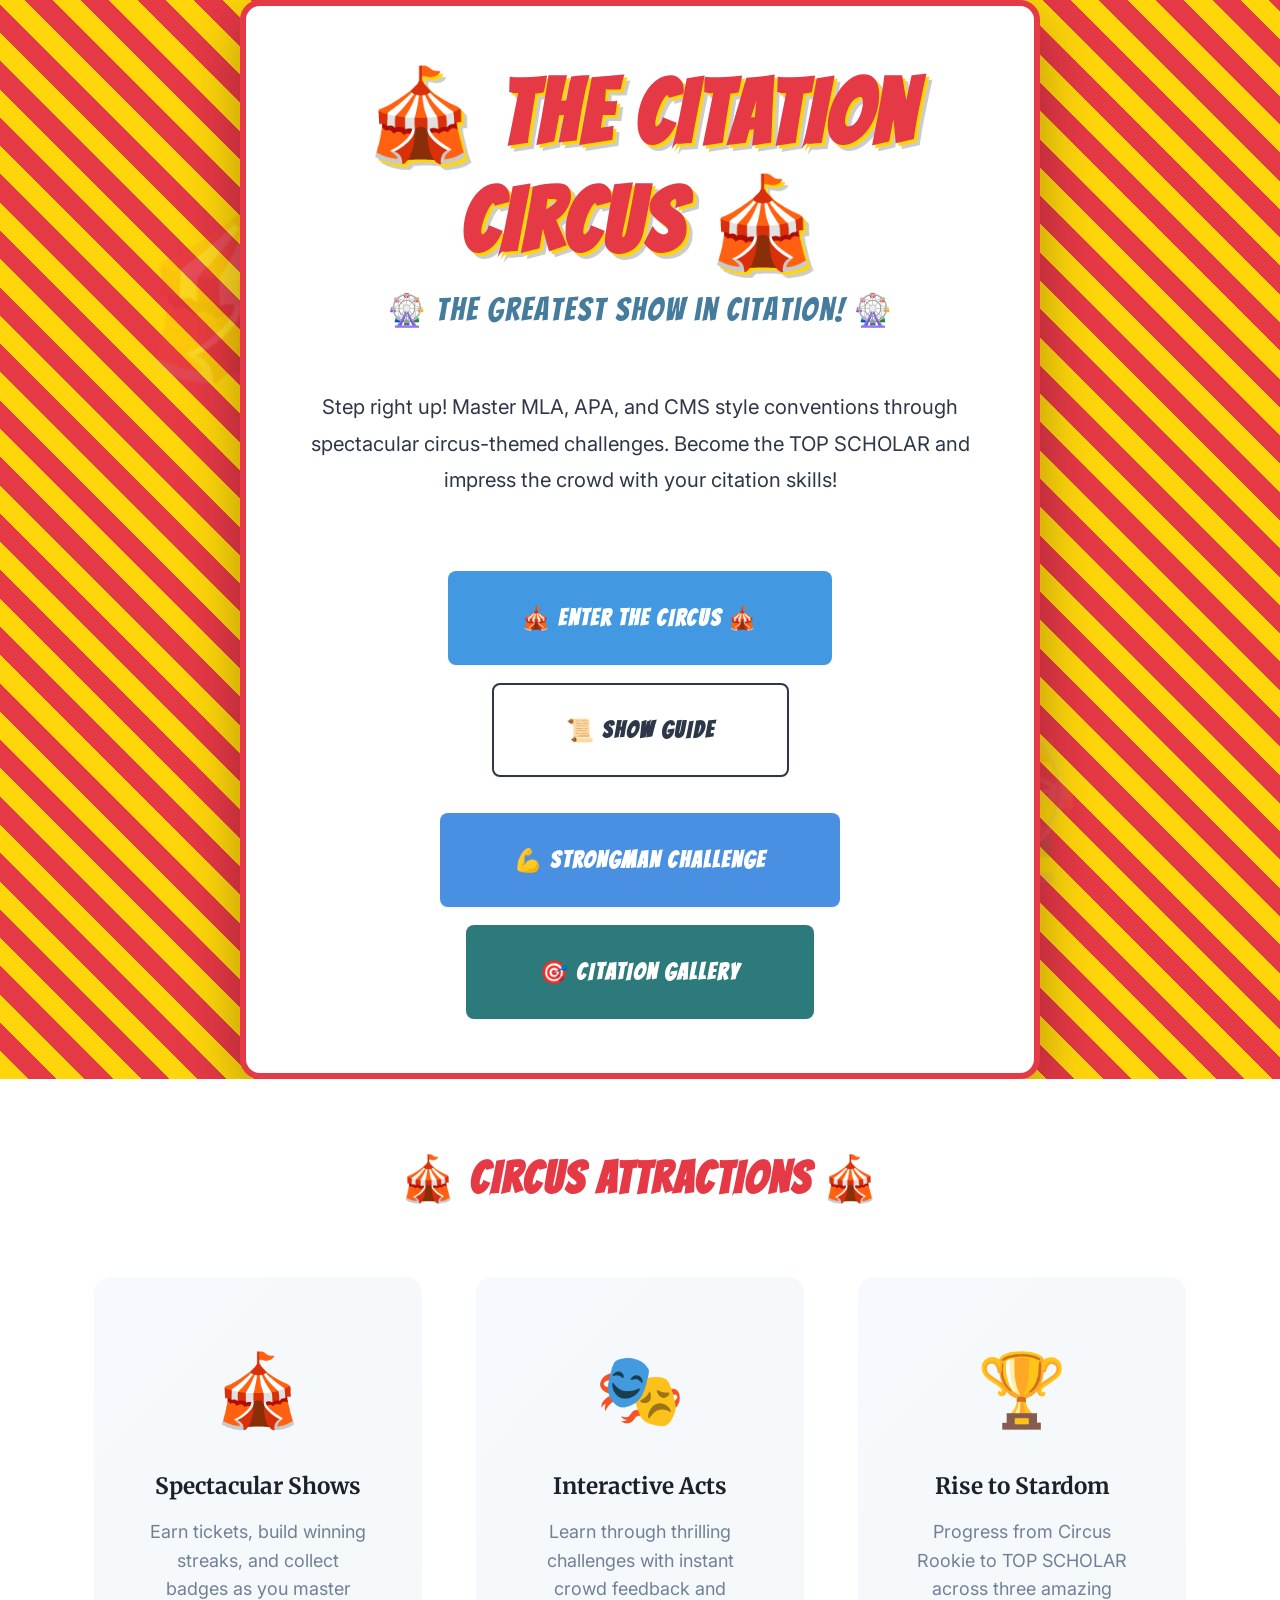
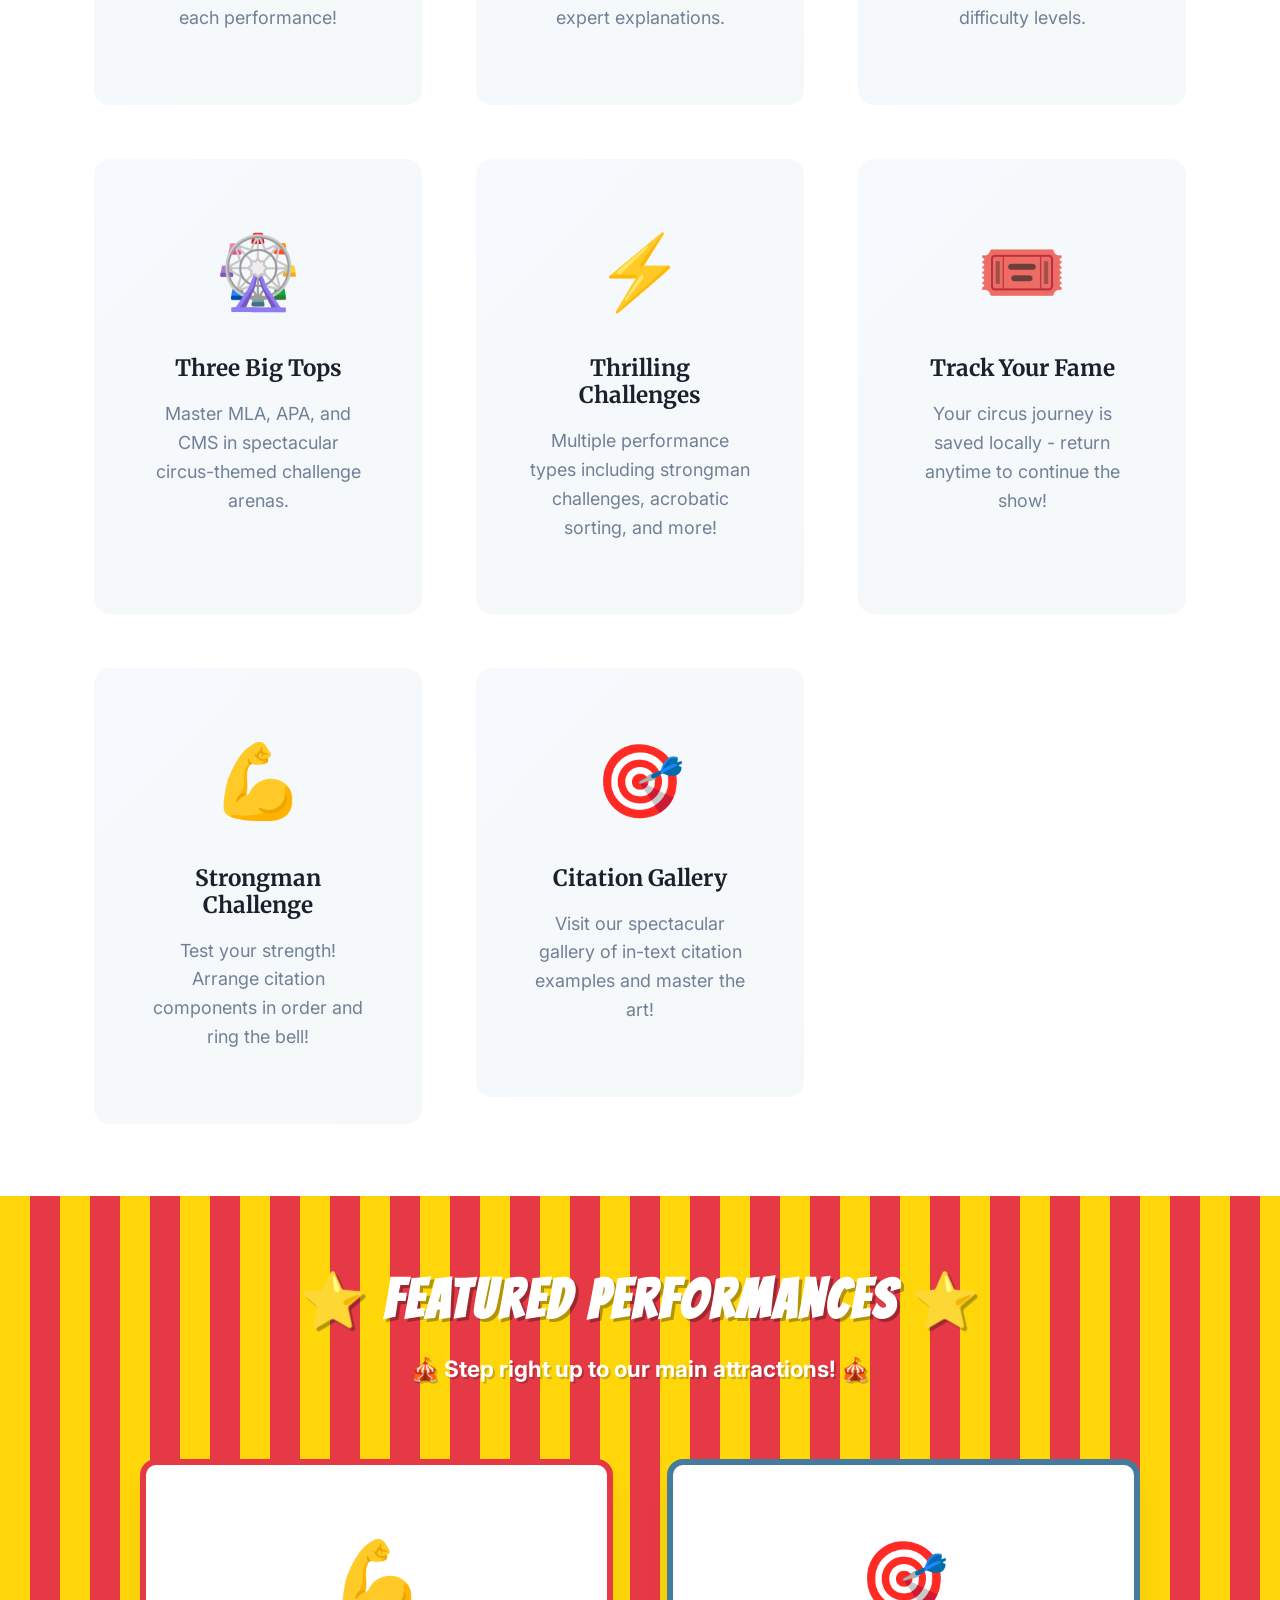
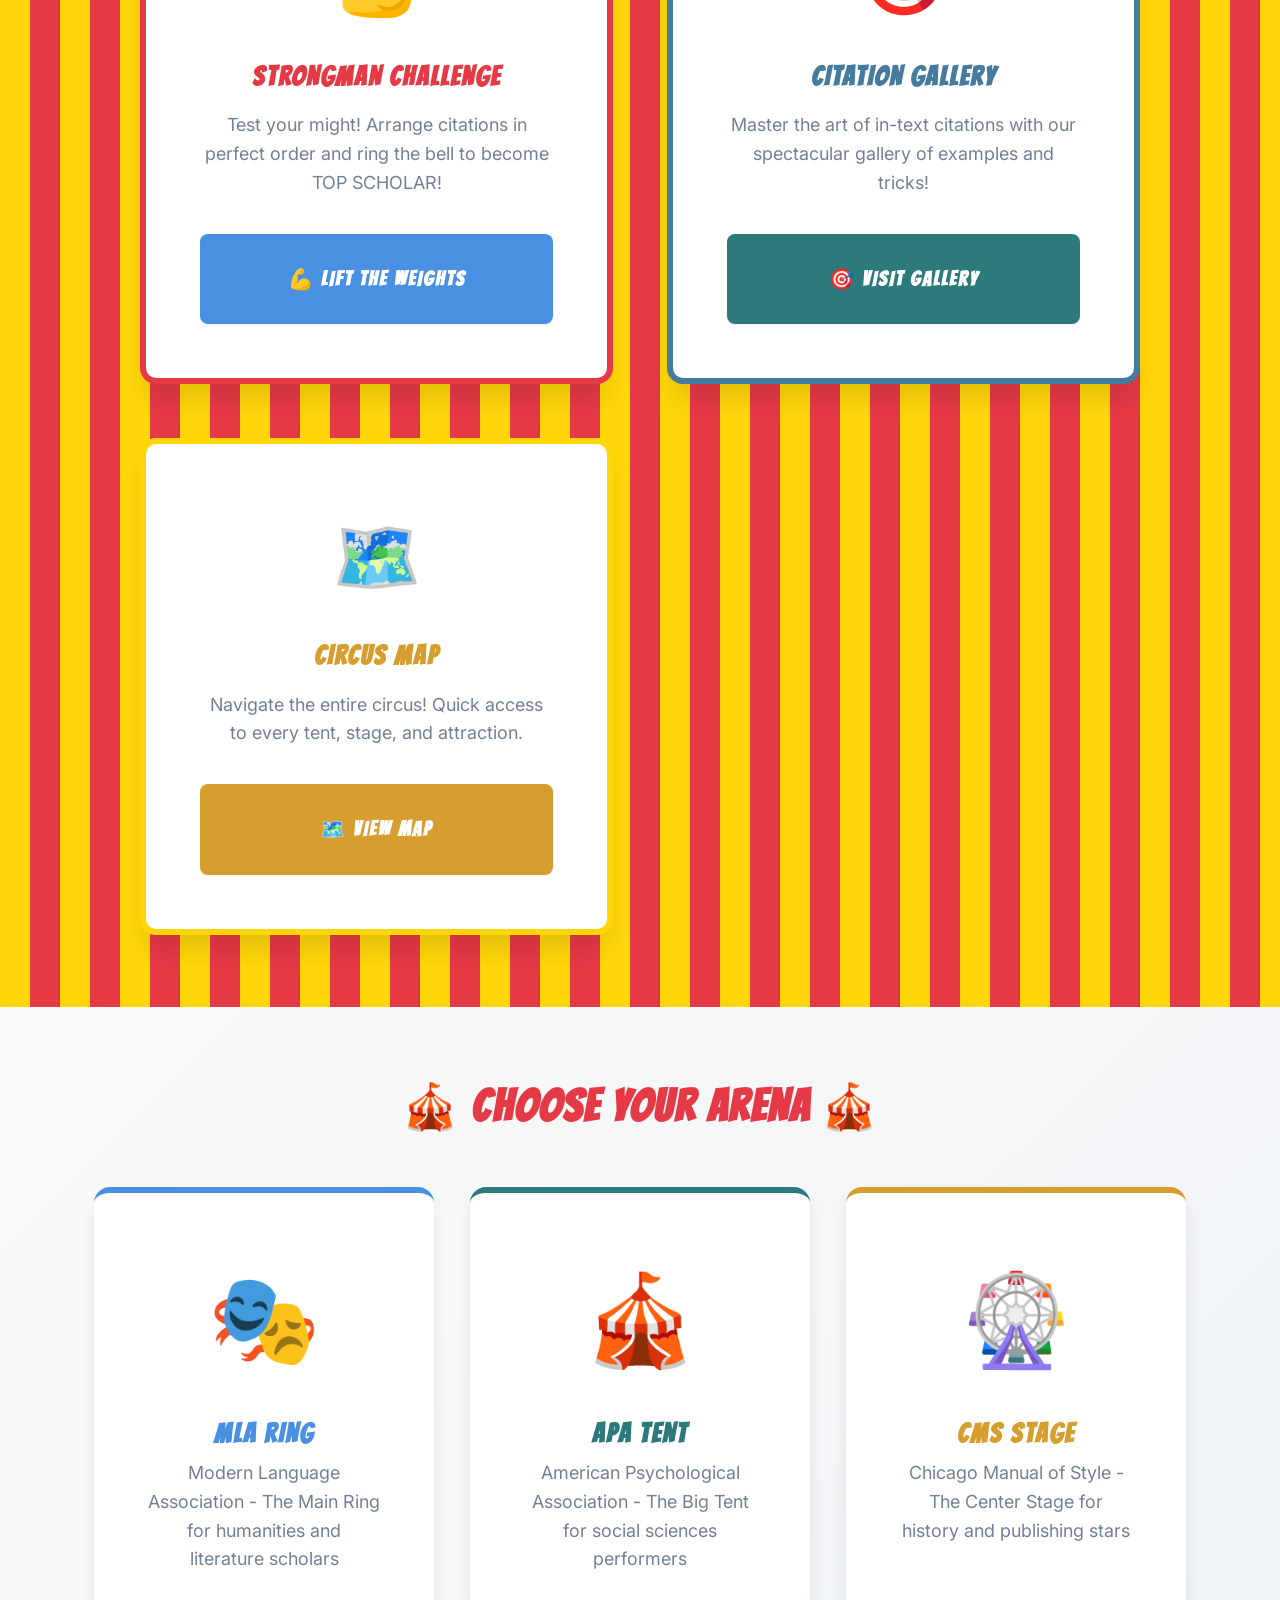
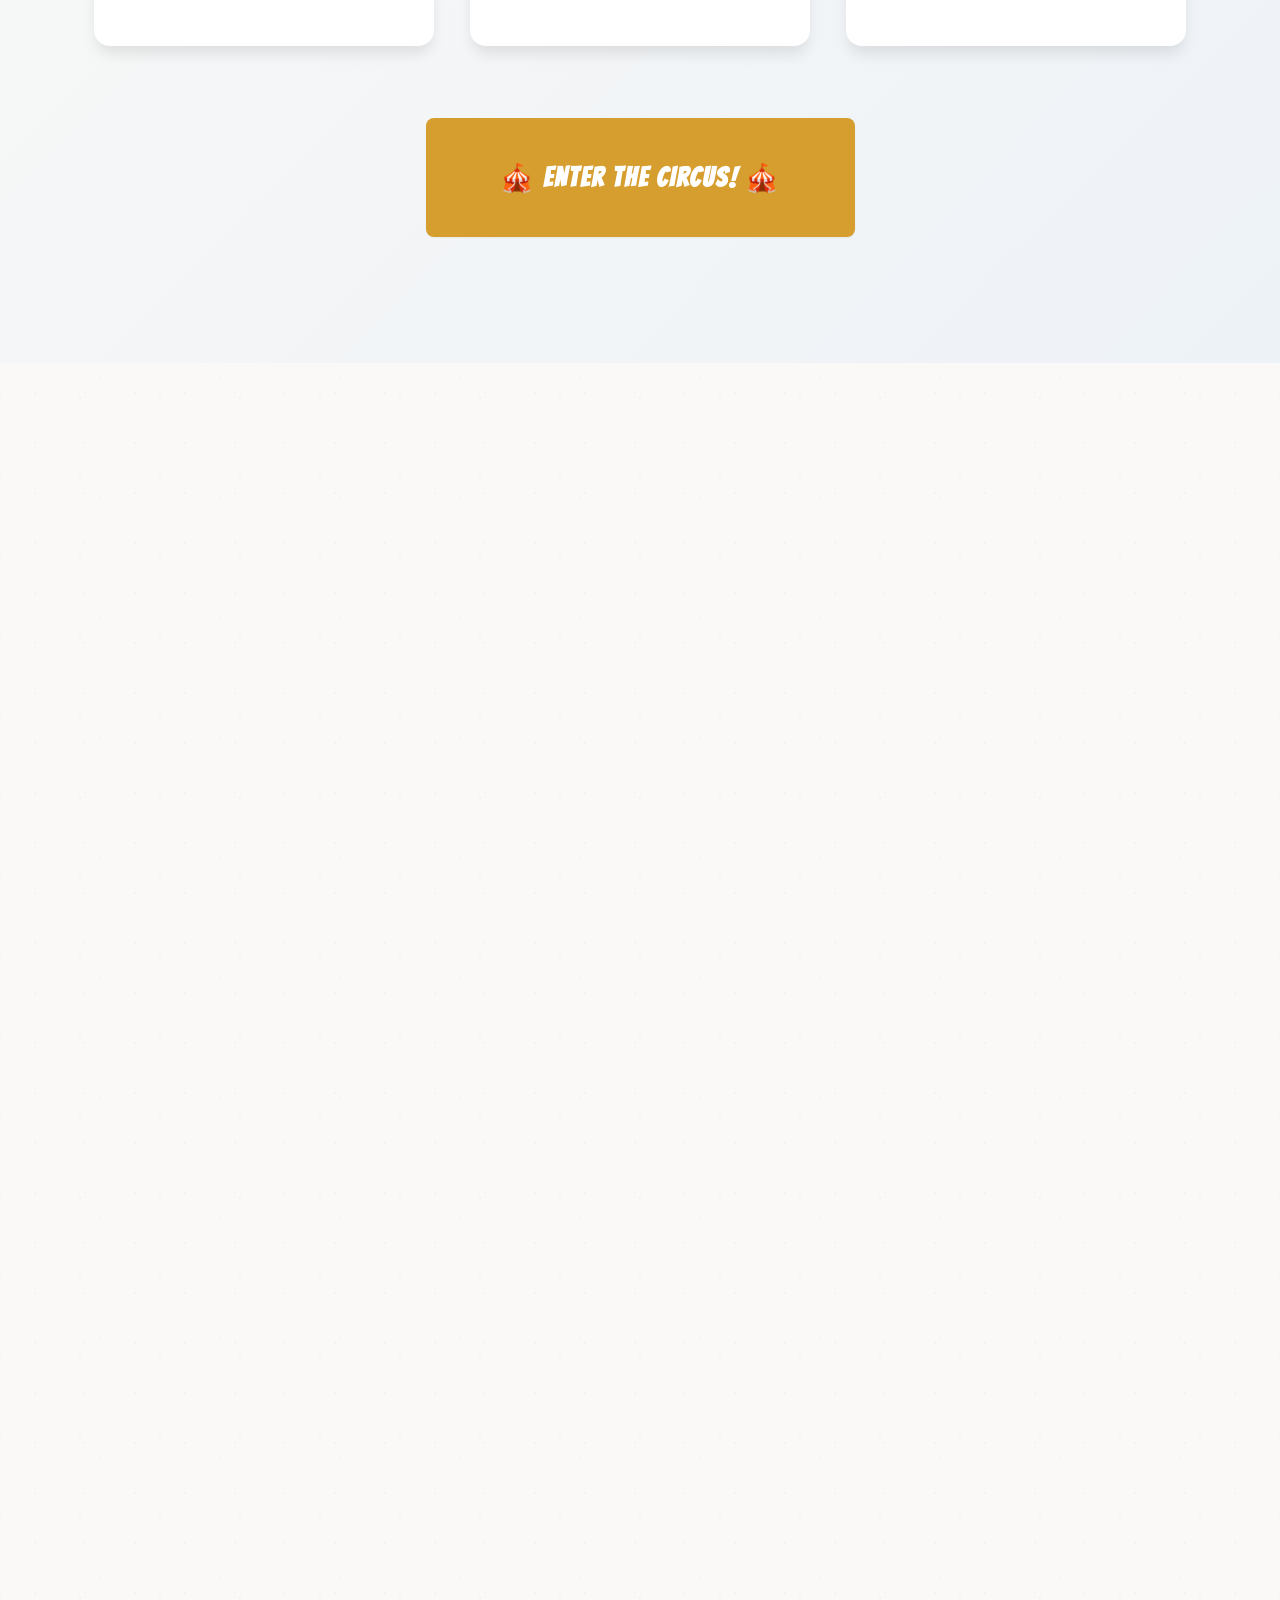
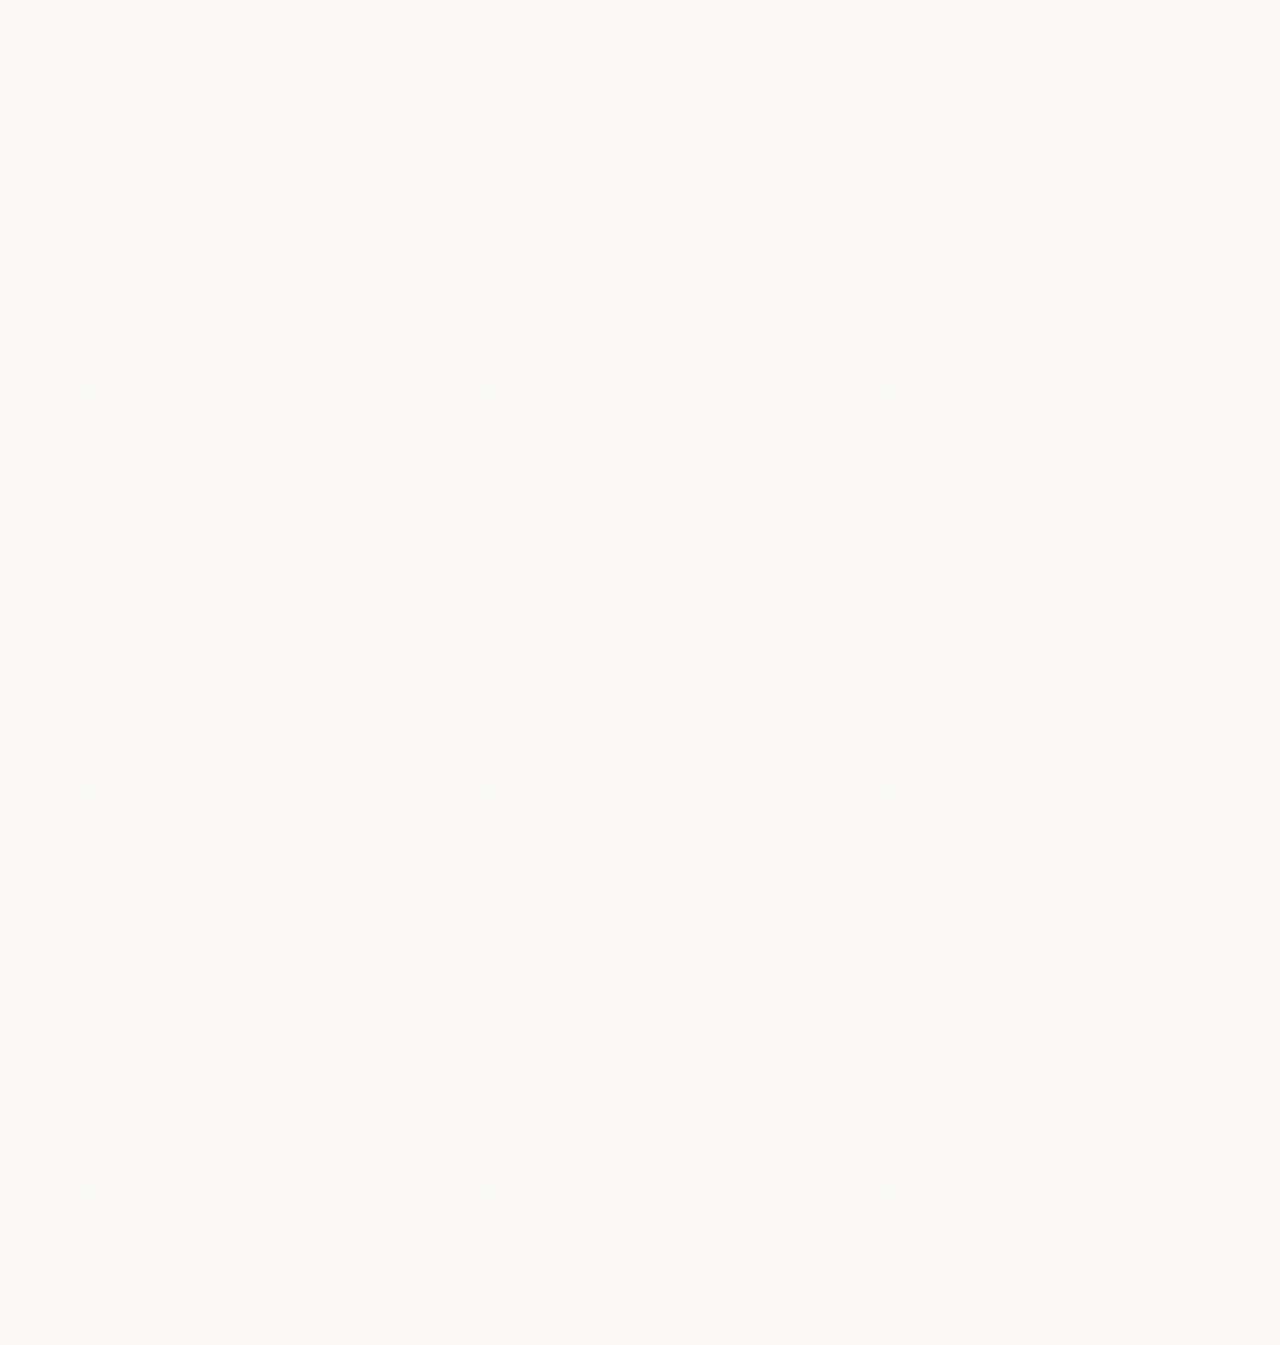
==== commit 10ca3326: "Fix scrolling issues and add carnival treat reward preview - Add extra bottom padding to home page (" ====
--- a/index.html
+++ b/index.html
@@ -165,6 +165,7 @@
     /* Style Guide Preview */
     .style-preview {
       padding: var(--spacing-3xl) var(--spacing-lg);
+      padding-bottom: calc(var(--spacing-3xl) + var(--spacing-2xl));
       background: linear-gradient(135deg, #FAF9F7 0%, #EDF2F7 100%);
     }
 
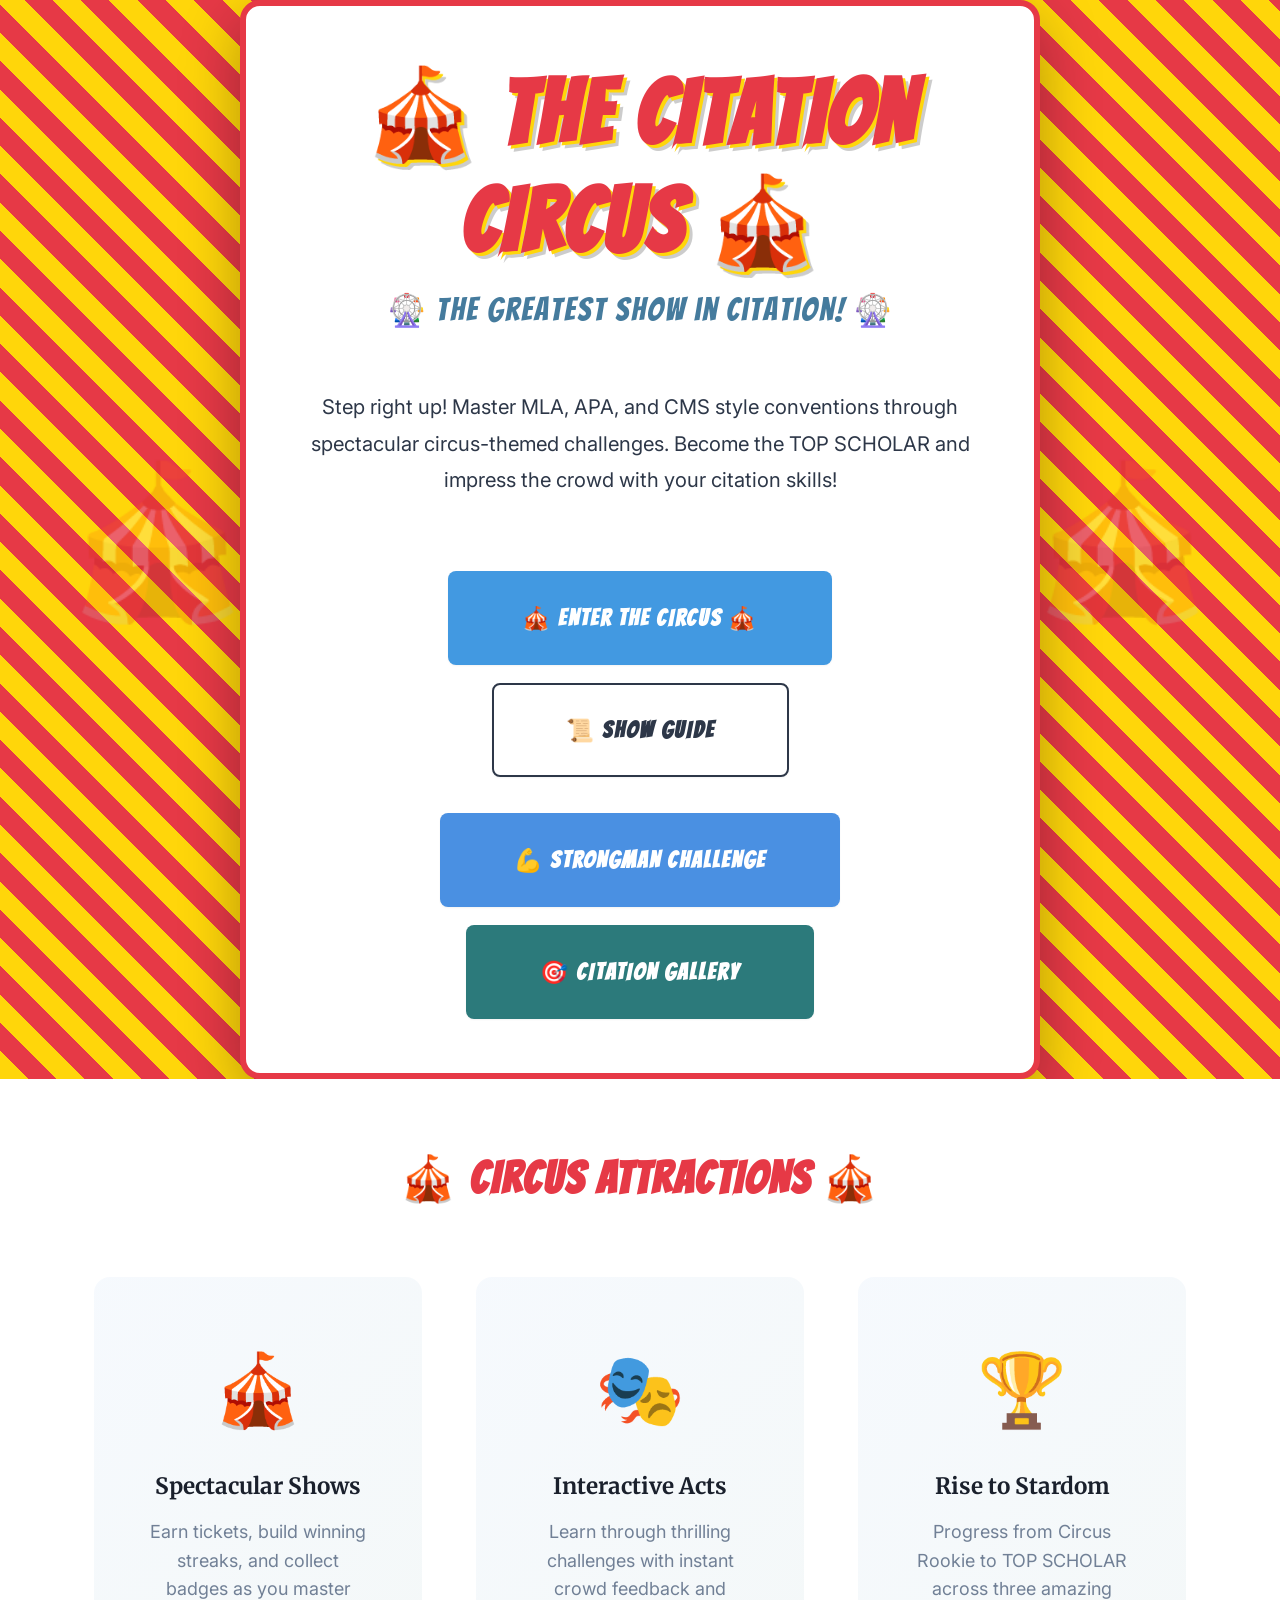
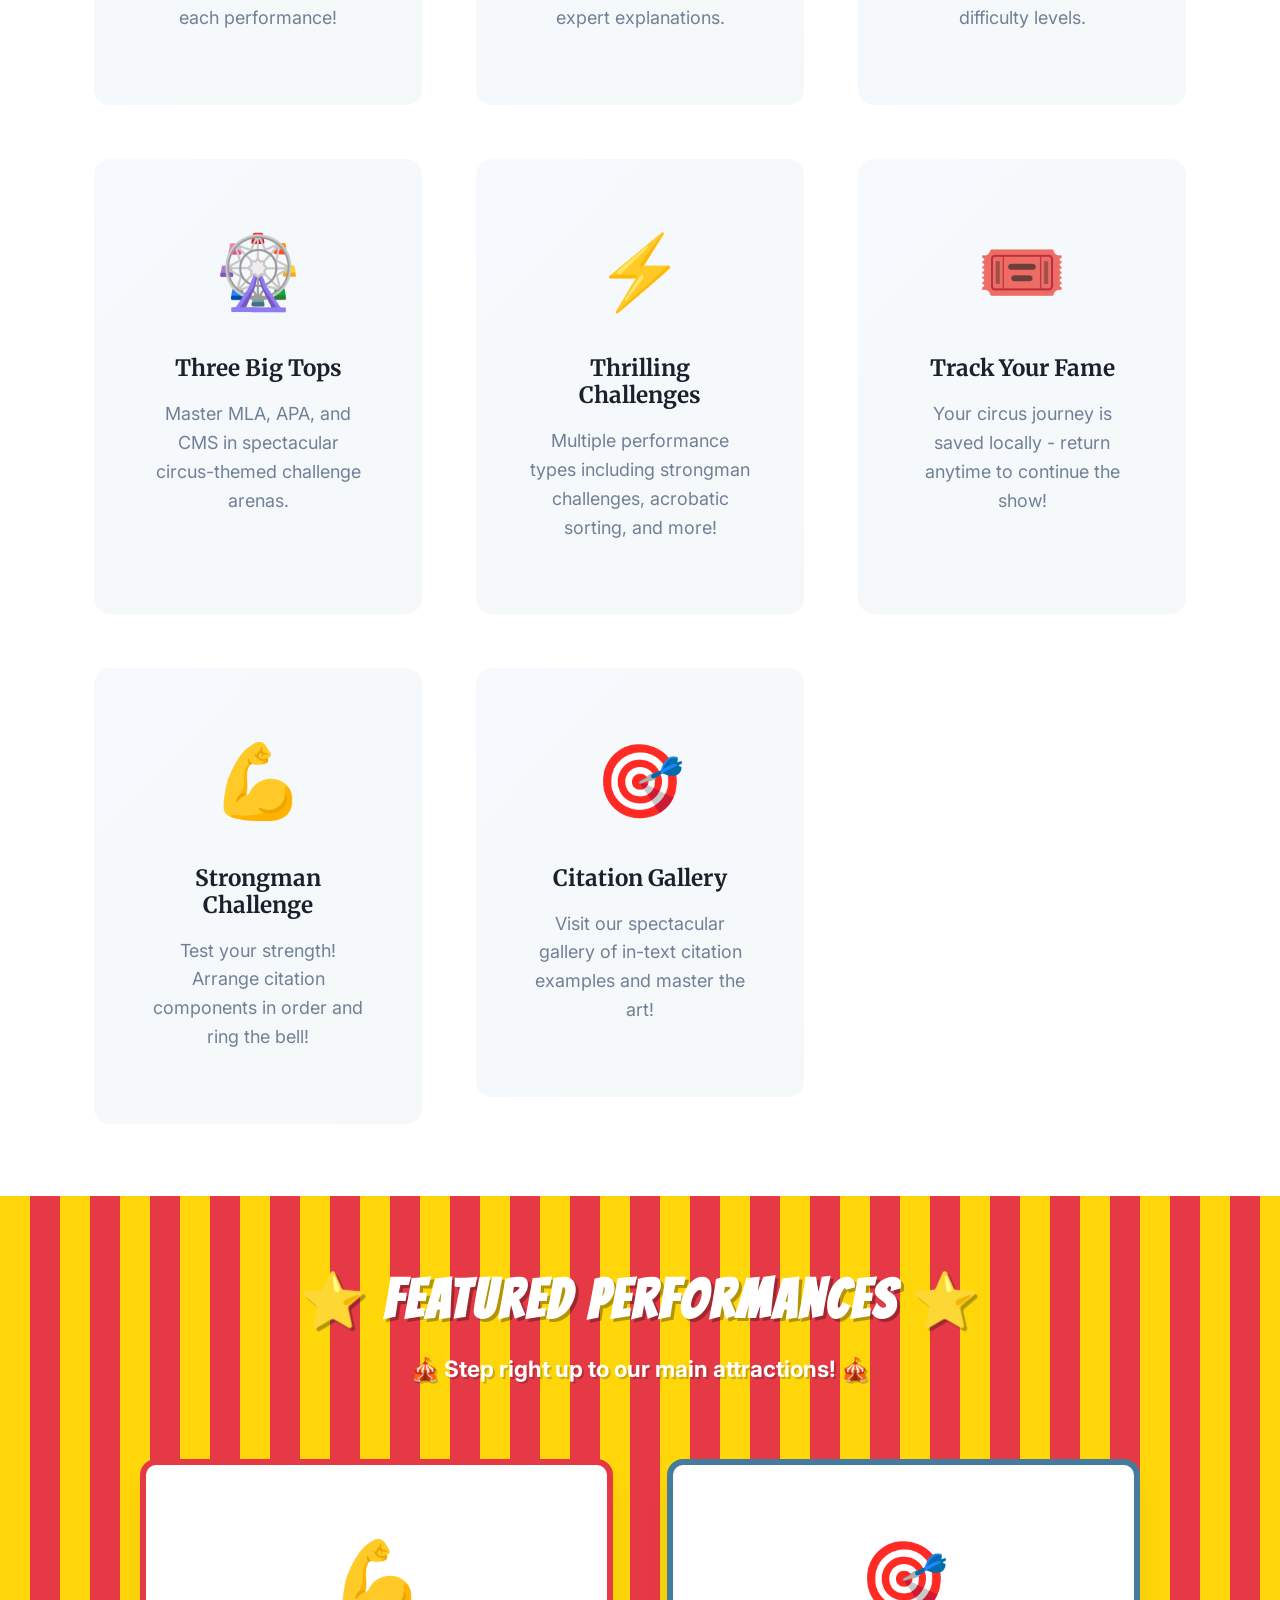
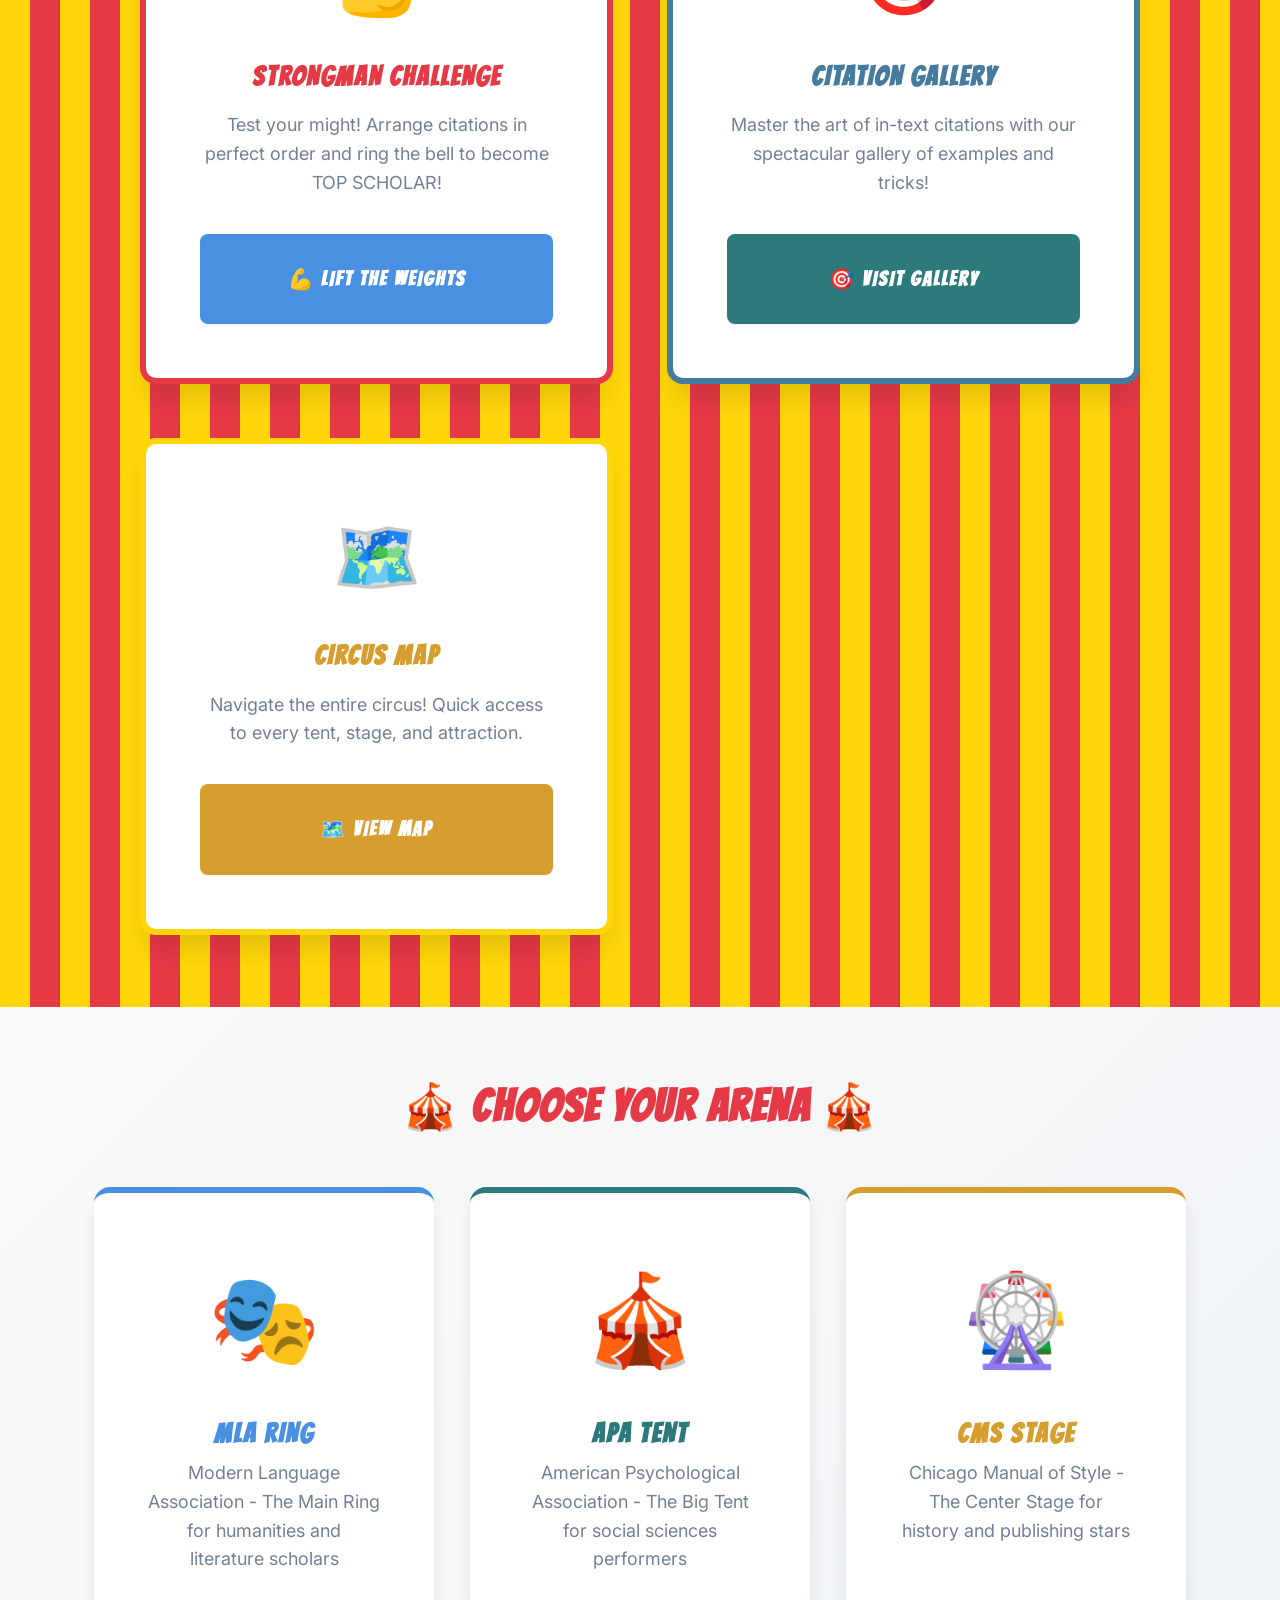
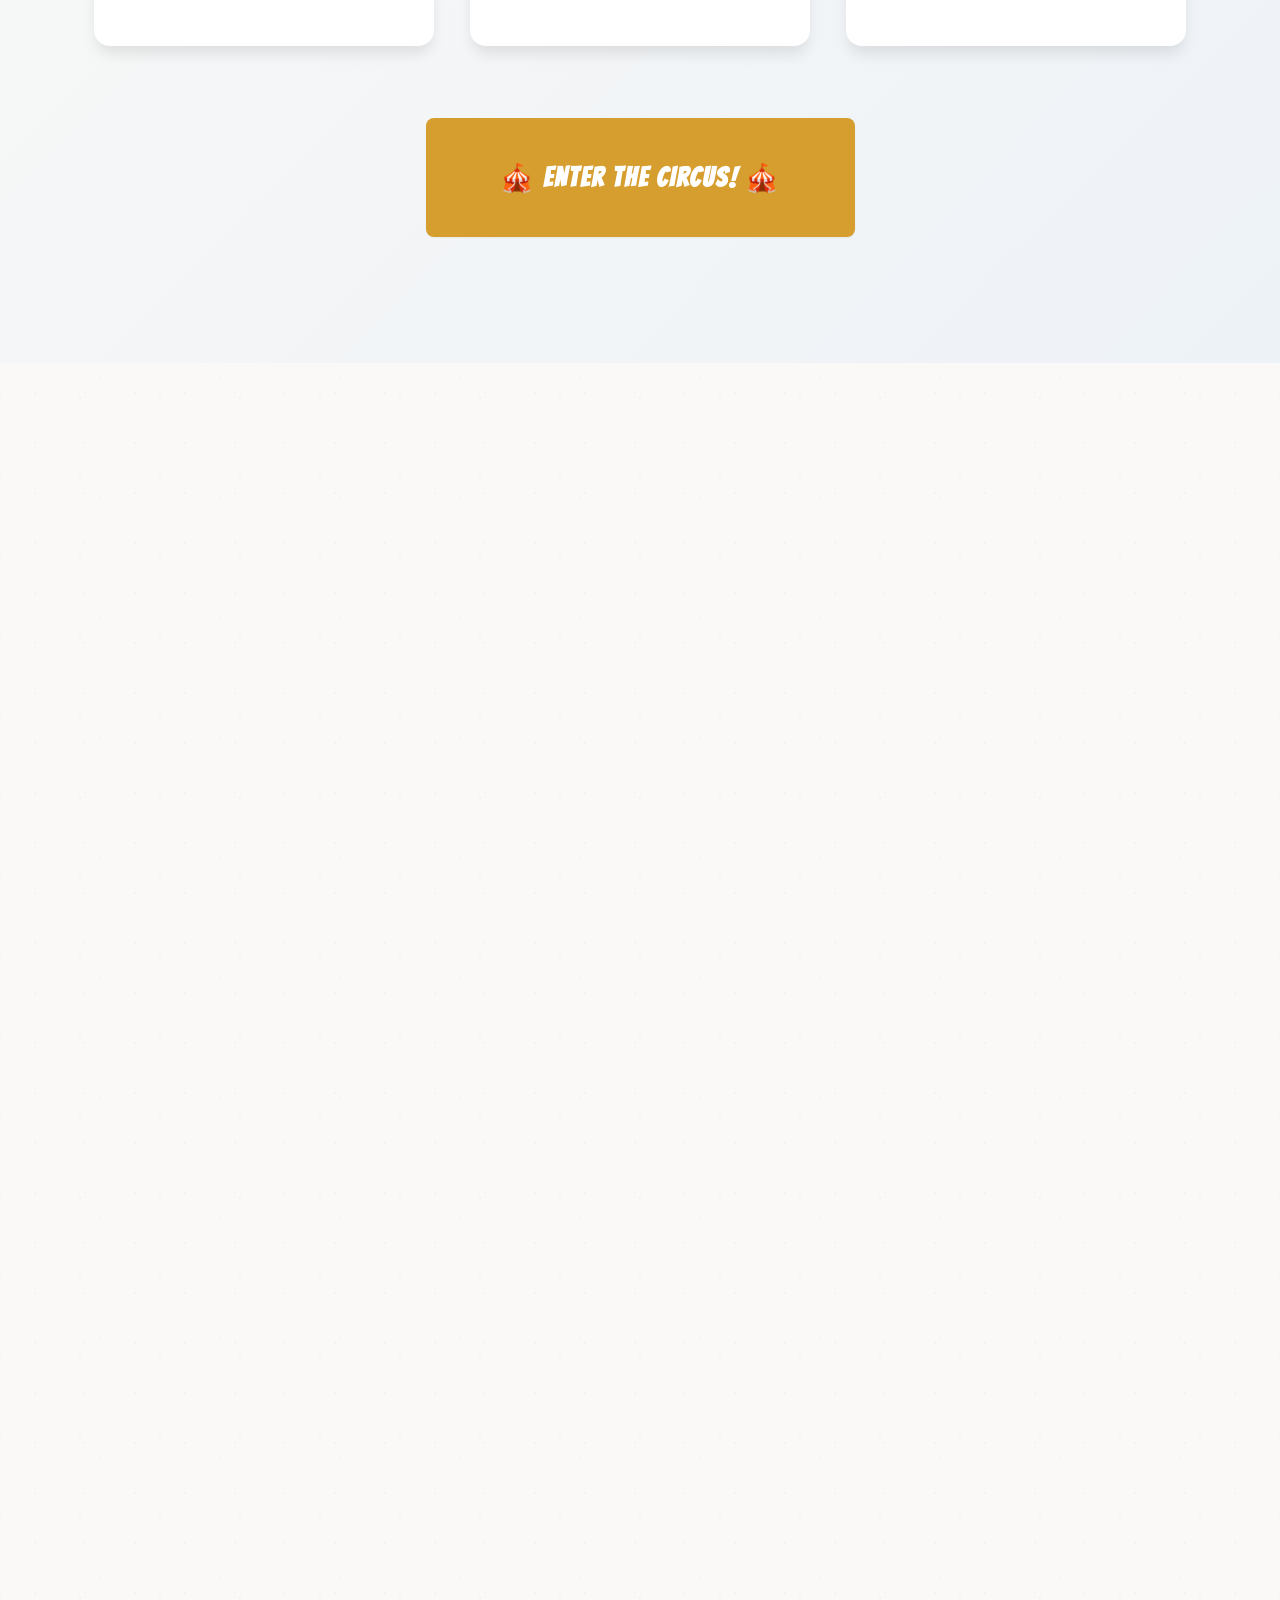
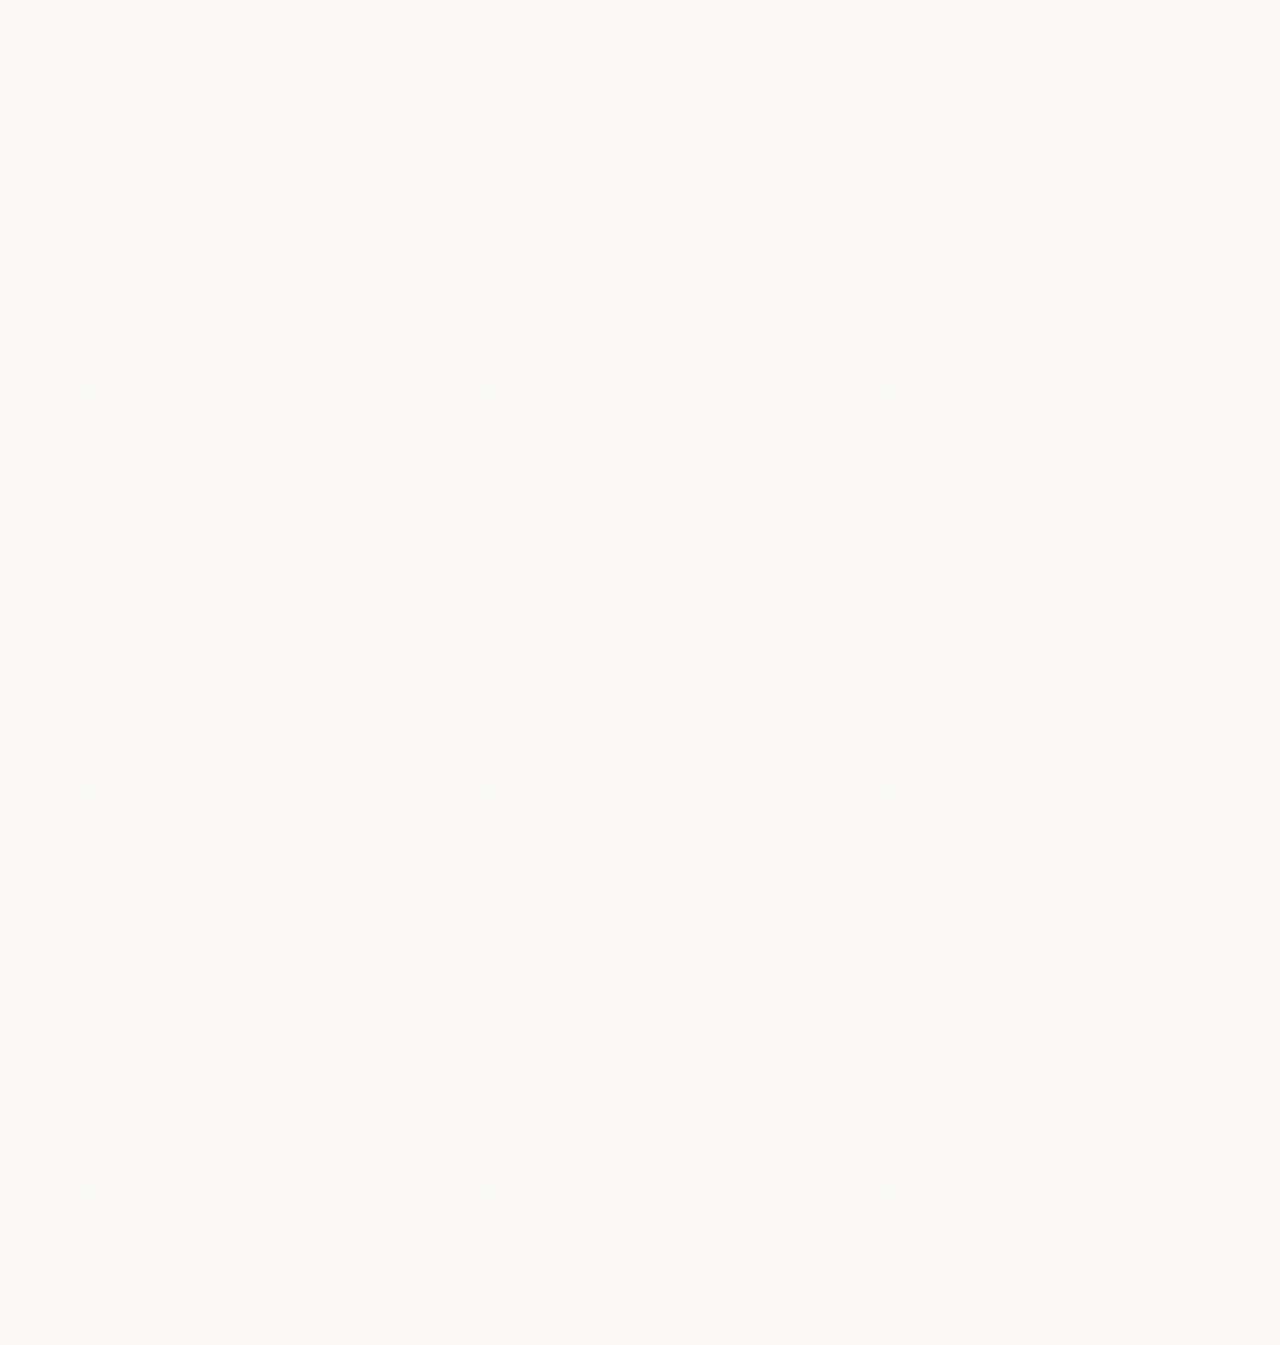
==== commit 64bc53e9: "Center The Citation Circus title between two tents on home page - Position circus tent emojis on lef" ====
--- a/index.html
+++ b/index.html
@@ -37,20 +37,22 @@
     .hero::before {
       content: '🎪';
       position: absolute;
-      font-size: 200px;
-      opacity: 0.1;
-      top: 10%;
-      left: 10%;
+      font-size: 150px;
+      opacity: 0.2;
+      top: 50%;
+      left: 5%;
+      transform: translateY(-50%);
       animation: floatSlow 20s ease-in-out infinite;
     }
 
     .hero::after {
-      content: '🎡';
+      content: '🎪';
       position: absolute;
       font-size: 150px;
-      opacity: 0.1;
-      bottom: 15%;
-      right: 15%;
+      opacity: 0.2;
+      top: 50%;
+      right: 5%;
+      transform: translateY(-50%);
       animation: floatSlow 25s ease-in-out infinite reverse;
     }
 
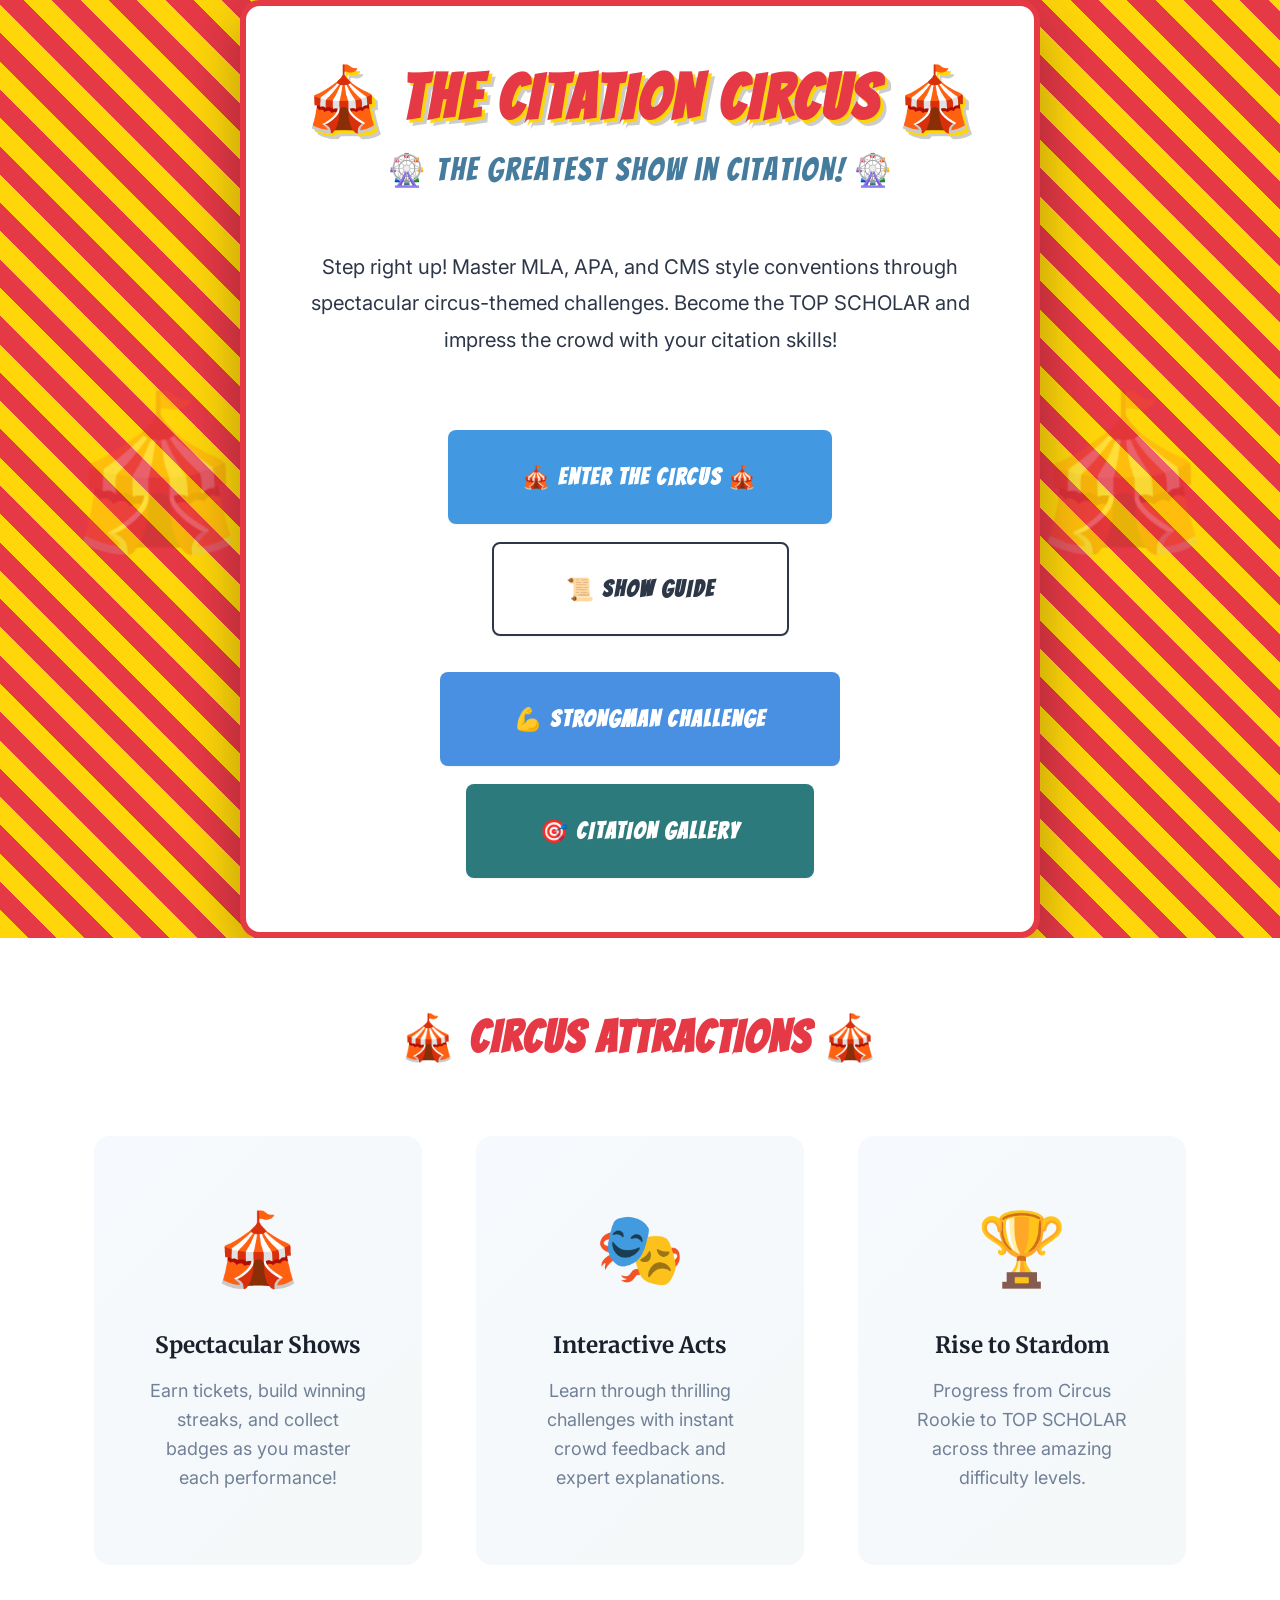
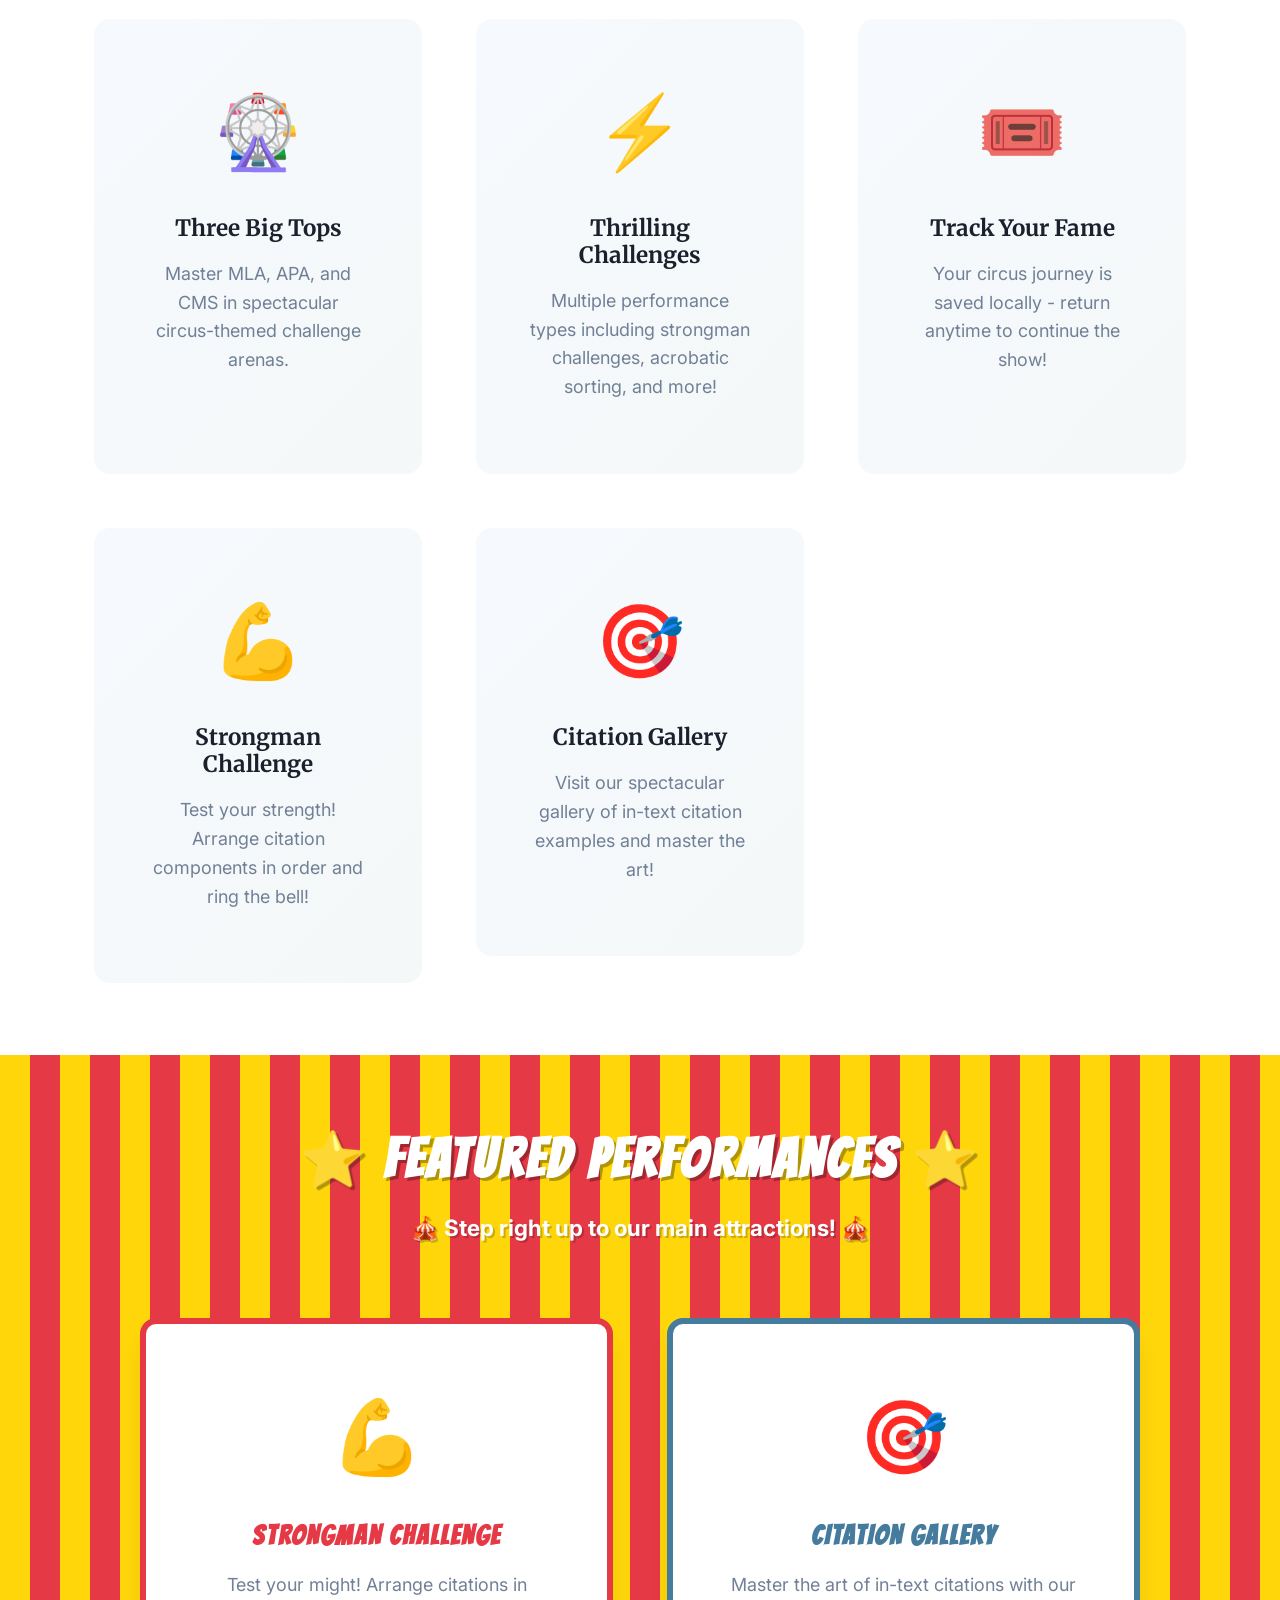
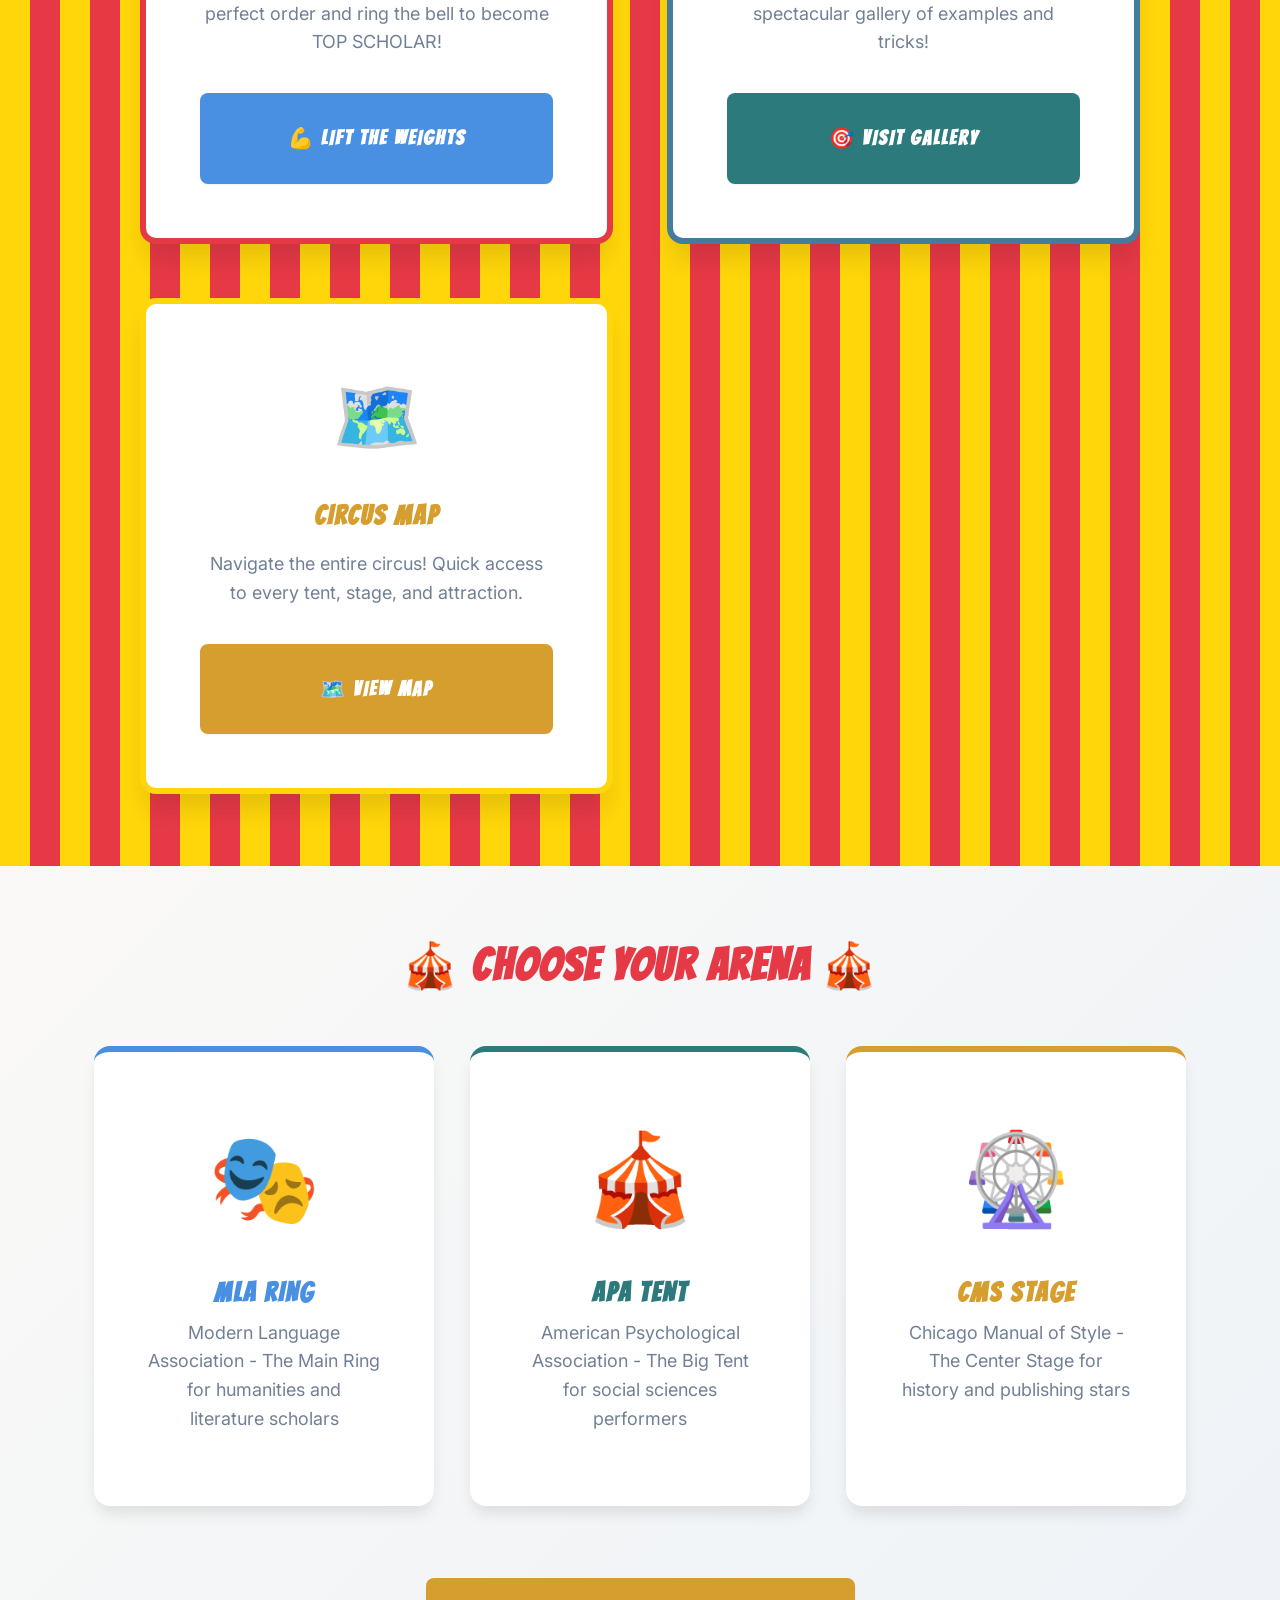
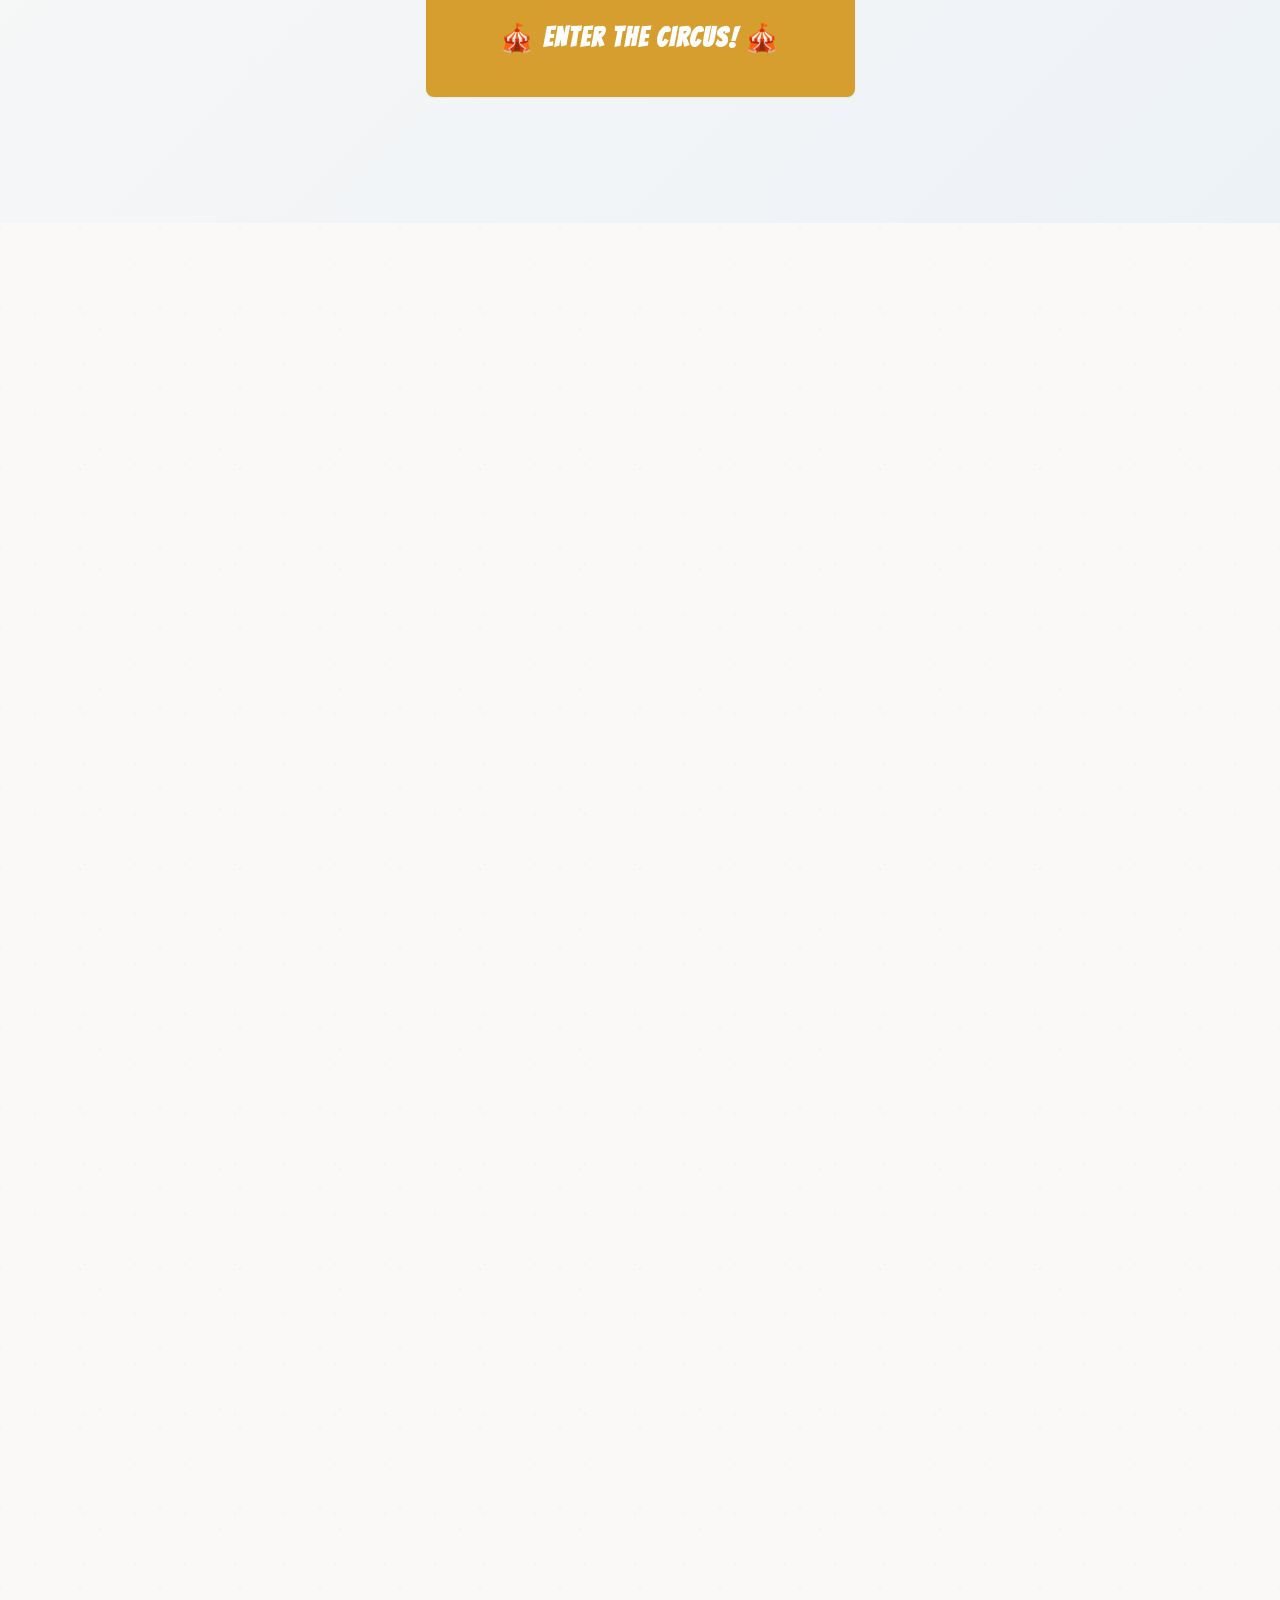
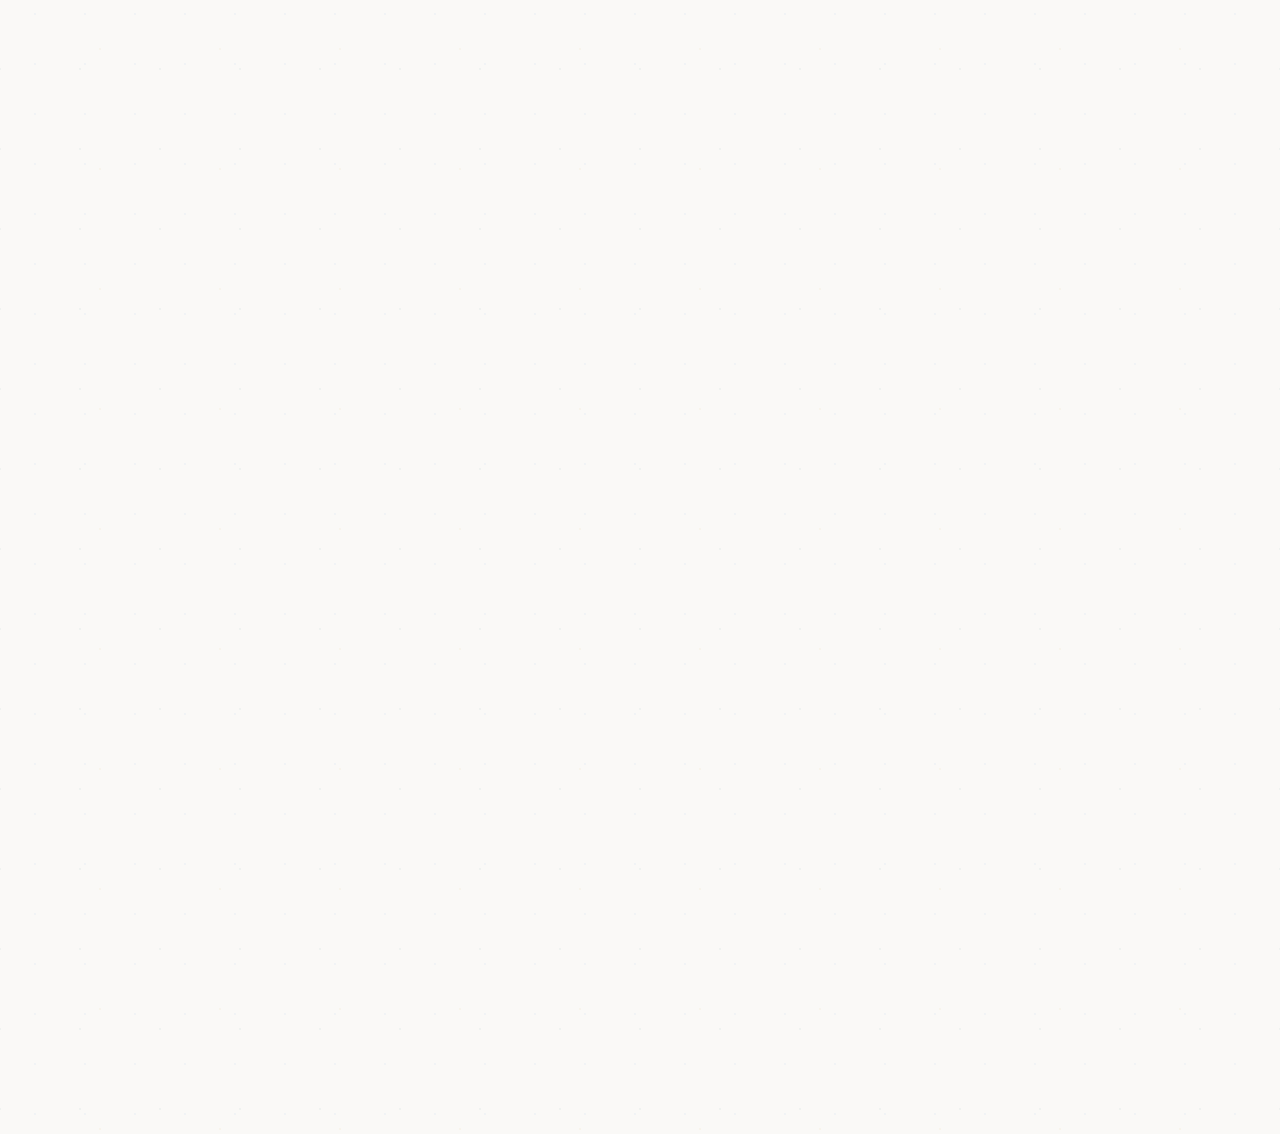
==== commit ab3fe94e: "Make home page title smaller and fit on one line - Reduce hero-title font size from clamp(2.5rem, 8v" ====
--- a/index.html
+++ b/index.html
@@ -68,13 +68,14 @@
     }
 
     .hero-title {
-      font-size: clamp(2.5rem, 8vw, 5rem);
+      font-size: clamp(2rem, 5vw, 3.5rem);
       font-family: 'Bangers', cursive;
       margin-bottom: var(--spacing-sm);
       color: #E63946;
       text-shadow: 3px 3px 0 #FFD60A, 6px 6px 0 rgba(0, 0, 0, 0.2);
       letter-spacing: 3px;
       animation: fadeInUp 0.8s ease-out;
+      white-space: nowrap;
     }
 
     .hero-subtitle {
